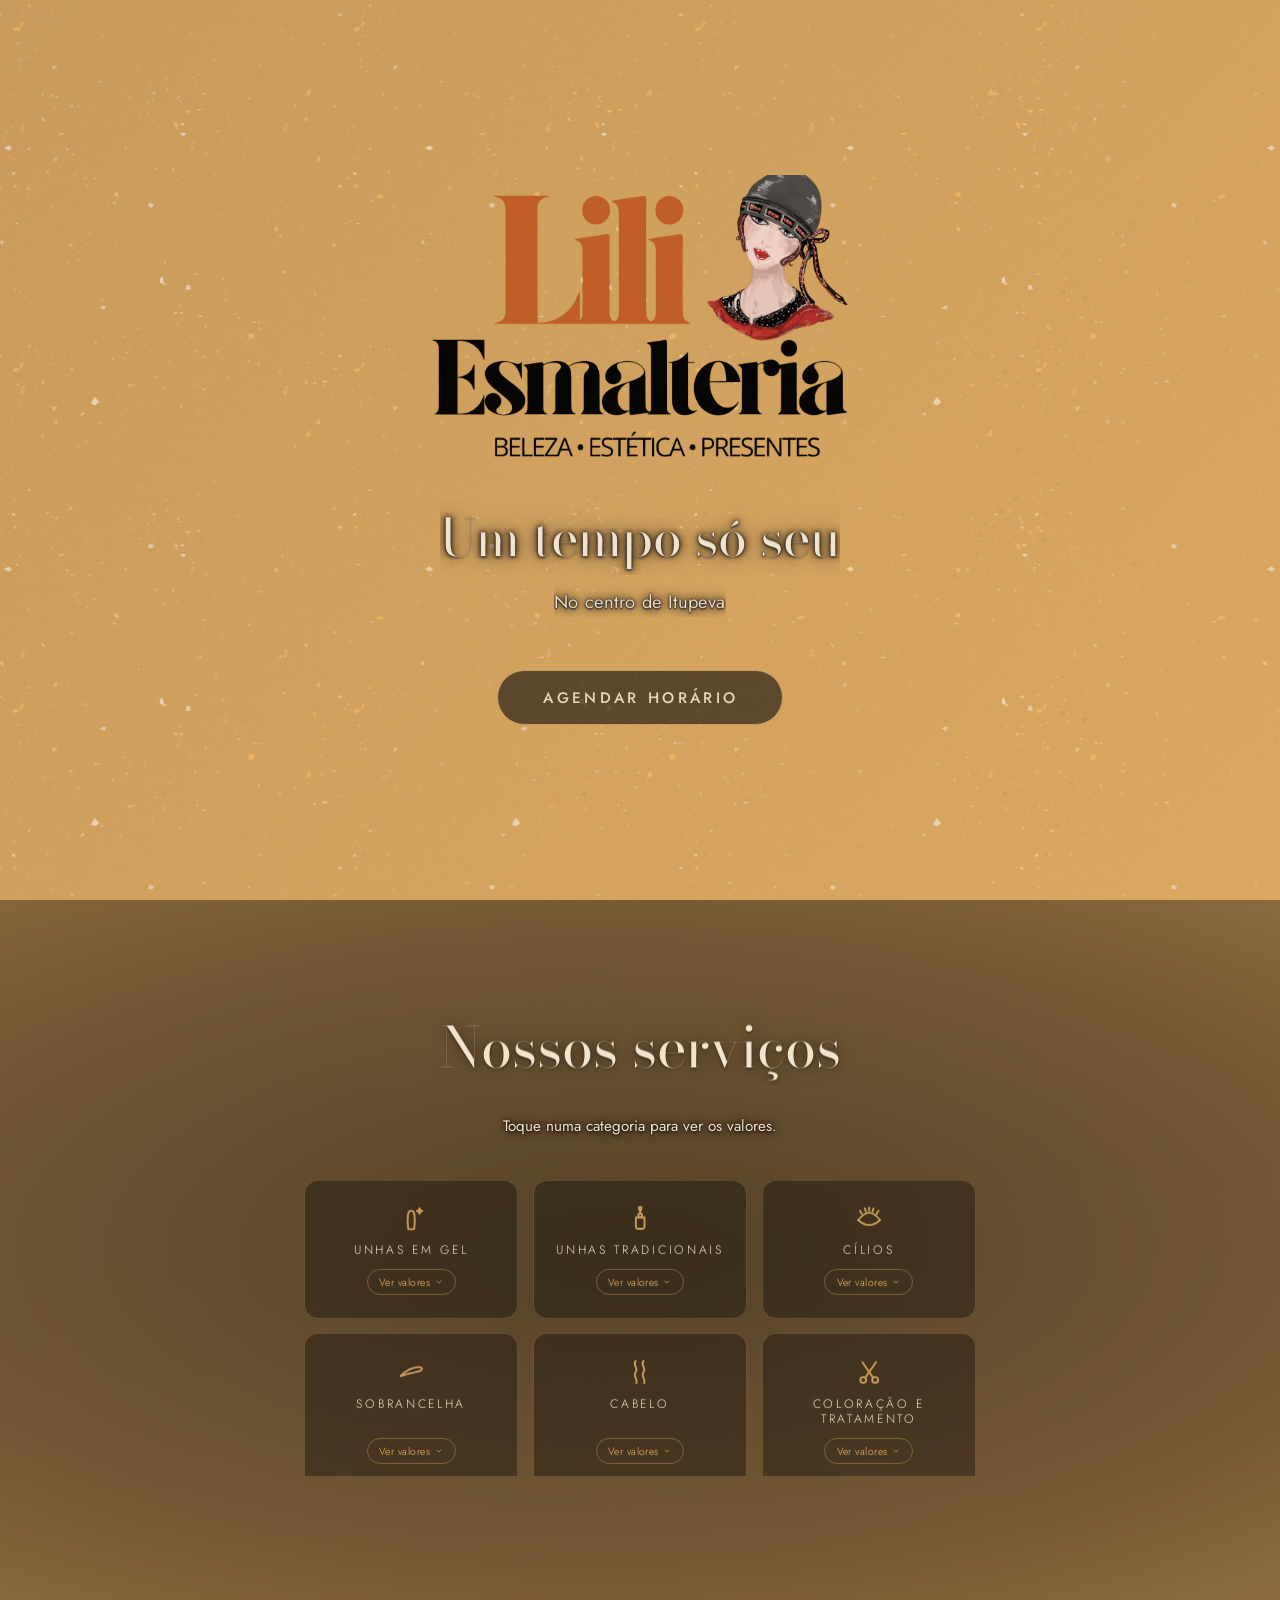
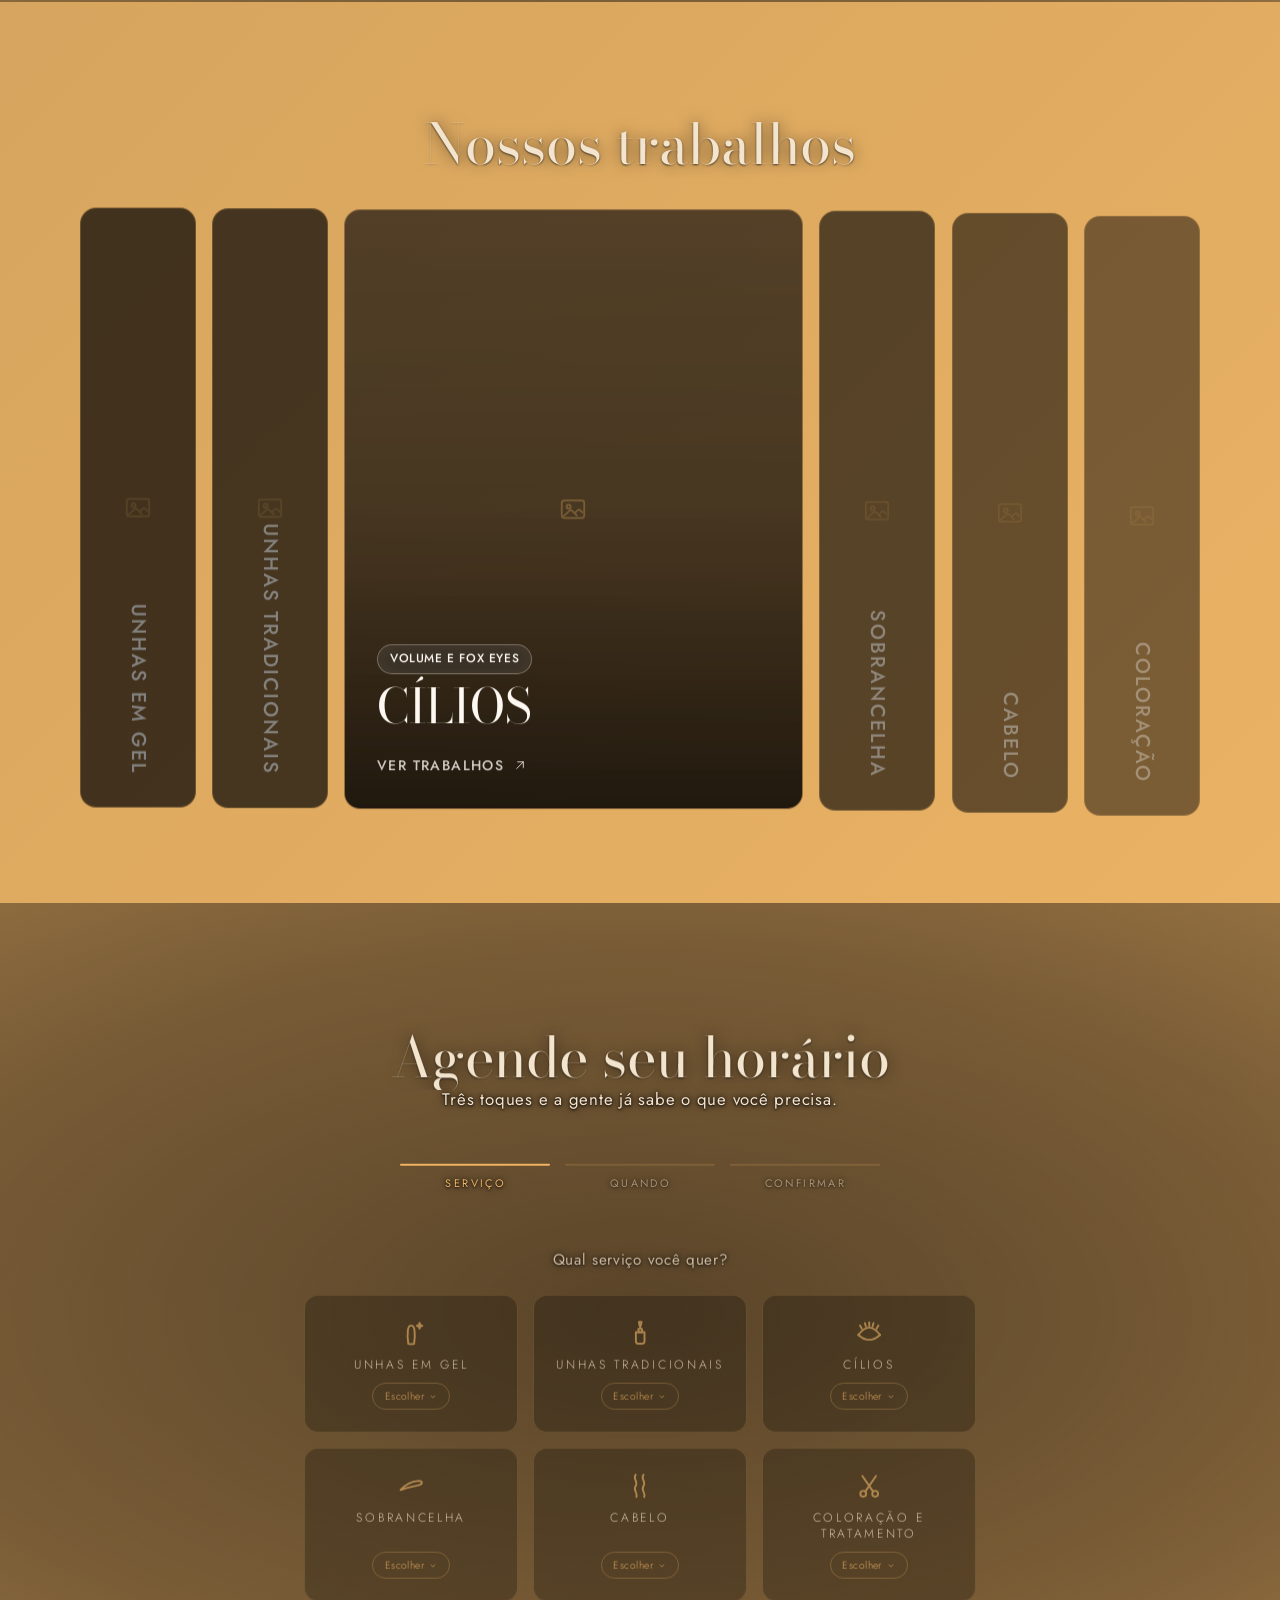
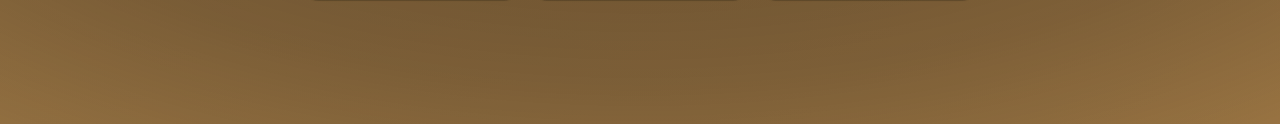
==== index.html @ f57287dc "Inverte o sentido do glitter e dá vida ao pó O deslocamento ia junto do conteúdo. Agora vai na contr" ====
<!DOCTYPE html>
<html lang="pt-BR">
<head>
  <meta charset="utf-8">
  <meta name="viewport" content="width=device-width, initial-scale=1">
  <title>Lili Esmalteria — Beleza e estética no centro de Itupeva</title>
  <meta name="description" content="Lili Esmalteria — beleza e estética no centro de Itupeva/SP. Um tempo só seu.">
  <meta name="theme-color" content="#16110E">

  <!-- Marca o documento antes da primeira pintura: só com JS ativo os
       blocos começam escondidos, então sem JS a página aparece inteira. -->
  <script>document.documentElement.classList.add("js");</script>

  <link rel="preconnect" href="https://fonts.googleapis.com">
  <link rel="preconnect" href="https://fonts.gstatic.com" crossorigin>
  <link rel="stylesheet" href="https://fonts.googleapis.com/css2?family=Bodoni+Moda:ital,opsz,wght@0,6..96,400..600;1,6..96,400..500&family=Jost:wght@300;400;500&display=swap">
  <!-- ?v= é cache-busting manual: incrementar a cada mudança no CSS, senão o
       navegador serve a folha antiga por horas depois do deploy -->
  <link rel="stylesheet" href="assets/css/style.css?v=29">

  <link rel="icon" href="data:image/svg+xml,<svg xmlns='http://www.w3.org/2000/svg' viewBox='0 0 32 32'><rect width='32' height='32' rx='6' fill='%2316110E'/><text x='16' y='24' font-family='Georgia,serif' font-style='italic' font-size='21' fill='%23FFC06A' text-anchor='middle'>L</text></svg>">
</head>
<body>

  <div class="glitter" aria-hidden="true"></div>

  <main class="abertura">
    <!-- Cada .mascara corta o que estiver fora dela; o .revela nasce
         deslocado para baixo e sobe até a posição final. -->
    <h1 class="marca">
      <span class="mascara">
        <img class="marca__logo revela" data-revela="1"
             src="assets/img/logo-lili.svg?v=1"
             alt="Lili Esmalteria"
             width="1111" height="752">
      </span>
    </h1>

    <p class="frase">
      <span class="mascara">
        <span class="revela" data-revela="2">Um tempo só seu</span>
      </span>
    </p>

    <p class="frase__apoio">
      <span class="mascara">
        <span class="revela" data-revela="3">No centro de Itupeva</span>
      </span>
    </p>

    <a class="botao" href="#agendar">Agendar horário</a>
  </main>

  <section class="servicos" id="servicos" aria-labelledby="servicos-titulo">
    <h2 class="servicos__titulo" id="servicos-titulo">
      <span class="mascara"><span class="revela-adiada">Nossos serviços</span></span>
    </h2>
    <p class="servicos__instrucao">Toque numa categoria para ver os valores.</p>
    <div class="mascara">
      <div class="cartoes revela-adiada">
        <button class="cartao" type="button" id="cartao-gel" aria-expanded="false" aria-controls="painel-gel">
          <svg class="cartao__icone" viewBox="0 0 24 24" aria-hidden="true" focusable="false" fill="none" stroke="currentColor" stroke-width="1.5" stroke-linecap="round" stroke-linejoin="round"><path d="M9.7 20.6c-.5-3.6-.8-7.2-.3-10.8.3-2.3 1.2-3.6 2.6-3.6s2.3 1.3 2.6 3.6c.5 3.6.2 7.2-.3 10.8-1.5.4-3.1.4-4.6 0Z"/><path d="M18.6 4.2l.6 1.6 1.6.6-1.6.6-.6 1.6-.6-1.6-1.6-.6 1.6-.6.6-1.6Z"/></svg>
          <span class="cartao__nome">Unhas em Gel</span>
          <span class="cartao__acao"><span class="cartao__acao-texto">Ver valores</span><svg class="cartao__seta" viewBox="0 0 24 24" aria-hidden="true" focusable="false" fill="none" stroke="currentColor" stroke-width="1.5" stroke-linecap="round" stroke-linejoin="round"><path d="m7 10 5 5 5-5"/></svg></span>
        </button>
        <button class="cartao" type="button" id="cartao-tradicional" aria-expanded="false" aria-controls="painel-tradicional">
          <svg class="cartao__icone" viewBox="0 0 24 24" aria-hidden="true" focusable="false" fill="none" stroke="currentColor" stroke-width="1.5" stroke-linecap="round" stroke-linejoin="round"><path d="M8.6 11.4h6.8v7.1a2 2 0 0 1-2 2h-2.8a2 2 0 0 1-2-2v-7.1Z"/><path d="M10.6 8.8h2.8v2.6h-2.8V8.8Z"/><path d="M12 8.8V6.2"/><path d="M10.9 3.4h2.2l-.6 2.8h-1l-.6-2.8Z"/></svg>
          <span class="cartao__nome">Unhas Tradicionais</span>
          <span class="cartao__acao"><span class="cartao__acao-texto">Ver valores</span><svg class="cartao__seta" viewBox="0 0 24 24" aria-hidden="true" focusable="false" fill="none" stroke="currentColor" stroke-width="1.5" stroke-linecap="round" stroke-linejoin="round"><path d="m7 10 5 5 5-5"/></svg></span>
        </button>
        <button class="cartao" type="button" id="cartao-cilios" aria-expanded="false" aria-controls="painel-cilios">
          <svg class="cartao__icone" viewBox="0 0 24 24" aria-hidden="true" focusable="false" fill="none" stroke="currentColor" stroke-width="1.5" stroke-linecap="round" stroke-linejoin="round"><path d="M3.4 13.6c3-3.9 5.9-5.8 8.6-5.8s5.6 1.9 8.6 5.8"/><path d="M3.4 13.6c3 2.6 5.9 3.9 8.6 3.9s5.6-1.3 8.6-3.9"/><path d="M6.2 8.6 4.7 6.2"/><path d="M9.4 6.9 8.6 4.3"/><path d="M12 6.4V3.7"/><path d="M14.6 6.9l.8-2.6"/><path d="M17.8 8.6l1.5-2.4"/></svg>
          <span class="cartao__nome">Cílios</span>
          <span class="cartao__acao"><span class="cartao__acao-texto">Ver valores</span><svg class="cartao__seta" viewBox="0 0 24 24" aria-hidden="true" focusable="false" fill="none" stroke="currentColor" stroke-width="1.5" stroke-linecap="round" stroke-linejoin="round"><path d="m7 10 5 5 5-5"/></svg></span>
        </button>
        <button class="cartao" type="button" id="cartao-sobrancelha" aria-expanded="false" aria-controls="painel-sobrancelha">
          <svg class="cartao__icone" viewBox="0 0 24 24" aria-hidden="true" focusable="false" fill="none" stroke="currentColor" stroke-width="1.5" stroke-linecap="round" stroke-linejoin="round"><path d="M3.6 15.2c4.3-4.6 9.1-7 14.4-7.2 1.5 0 2.4.6 2.4 1.5 0 1-1 1.7-2.9 2.1-4.8 1-9.5 2.2-13.9 3.6Z"/></svg>
          <span class="cartao__nome">Sobrancelha</span>
          <span class="cartao__acao"><span class="cartao__acao-texto">Ver valores</span><svg class="cartao__seta" viewBox="0 0 24 24" aria-hidden="true" focusable="false" fill="none" stroke="currentColor" stroke-width="1.5" stroke-linecap="round" stroke-linejoin="round"><path d="m7 10 5 5 5-5"/></svg></span>
        </button>
        <button class="cartao" type="button" id="cartao-cabelo" aria-expanded="false" aria-controls="painel-cabelo">
          <svg class="cartao__icone" viewBox="0 0 24 24" aria-hidden="true" focusable="false" fill="none" stroke="currentColor" stroke-width="1.5" stroke-linecap="round" stroke-linejoin="round"><path d="M8.4 3.2c-2.6 3.4 2.4 5.2 0 8.8-2.4 3.6 2 5.2.6 8.8"/><path d="M14.6 3.2c-2.6 3.4 2.4 5.2 0 8.8-2.4 3.6 2 5.2.6 8.8"/></svg>
          <span class="cartao__nome">Cabelo</span>
          <span class="cartao__acao"><span class="cartao__acao-texto">Ver valores</span><svg class="cartao__seta" viewBox="0 0 24 24" aria-hidden="true" focusable="false" fill="none" stroke="currentColor" stroke-width="1.5" stroke-linecap="round" stroke-linejoin="round"><path d="m7 10 5 5 5-5"/></svg></span>
        </button>
        <button class="cartao" type="button" id="cartao-tesoura" aria-expanded="false" aria-controls="painel-tesoura">
          <svg class="cartao__icone" viewBox="0 0 24 24" aria-hidden="true" focusable="false" fill="none" stroke="currentColor" stroke-width="1.5" stroke-linecap="round" stroke-linejoin="round"><circle cx="7.3" cy="18.2" r="2.3"/><circle cx="16.7" cy="18.2" r="2.3"/><path d="M8.9 16.5 17.4 4.2"/><path d="M15.1 16.5 6.6 4.2"/></svg>
          <span class="cartao__nome">Coloração e Tratamento</span>
          <span class="cartao__acao"><span class="cartao__acao-texto">Ver valores</span><svg class="cartao__seta" viewBox="0 0 24 24" aria-hidden="true" focusable="false" fill="none" stroke="currentColor" stroke-width="1.5" stroke-linecap="round" stroke-linejoin="round"><path d="m7 10 5 5 5-5"/></svg></span>
        </button>
      </div>
    </div>
    <div class="servicos__paineis">
      <div class="painel" id="painel-gel" role="region" aria-labelledby="cartao-gel" hidden>
        <ul class="preco">
          <li class="preco__linha"><span class="preco__nome">Alongamento molde F1</span><span class="preco__filete" aria-hidden="true"></span><span class="preco__valor"><span class="preco__moeda">R$</span><span class="preco__numero">130</span></span></li>
          <li class="preco__linha"><span class="preco__nome">Blindagem + esmaltação em gel <span class="preco__nota">(mão)</span></span><span class="preco__filete" aria-hidden="true"></span><span class="preco__valor"><span class="preco__moeda">R$</span><span class="preco__numero">85</span></span></li>
          <li class="preco__linha"><span class="preco__nome">Blindagem + esmaltação em gel <span class="preco__nota">(pé)</span></span><span class="preco__filete" aria-hidden="true"></span><span class="preco__valor"><span class="preco__moeda">R$</span><span class="preco__numero">85</span></span></li>
          <li class="preco__linha"><span class="preco__nome">Pé + mão em gel</span><span class="preco__filete" aria-hidden="true"></span><span class="preco__valor"><span class="preco__moeda">R$</span><span class="preco__numero">155</span></span></li>
          <li class="preco__linha"><span class="preco__nome">Manutenção até 30 dias</span><span class="preco__filete" aria-hidden="true"></span><span class="preco__valor"><span class="preco__moeda">R$</span><span class="preco__numero">90</span></span></li>
          <li class="preco__linha"><span class="preco__nome">Manutenção após 30 dias</span><span class="preco__filete" aria-hidden="true"></span><span class="preco__valor"><span class="preco__moeda">R$</span><span class="preco__numero">100</span></span></li>
          <li class="preco__linha"><span class="preco__nome">Remoção</span><span class="preco__filete" aria-hidden="true"></span><span class="preco__valor"><span class="preco__moeda">R$</span><span class="preco__numero">50</span></span></li>
        </ul>
      </div>
      <div class="painel" id="painel-tradicional" role="region" aria-labelledby="cartao-tradicional" hidden>
        <ul class="preco">
          <li class="preco__linha"><span class="preco__nome">Mão</span><span class="preco__filete" aria-hidden="true"></span><span class="preco__valor"><span class="preco__moeda">R$</span><span class="preco__numero">45</span></span></li>
          <li class="preco__linha"><span class="preco__nome">Pé</span><span class="preco__filete" aria-hidden="true"></span><span class="preco__valor"><span class="preco__moeda">R$</span><span class="preco__numero">45</span></span></li>
          <li class="preco__linha"><span class="preco__nome">Mão + pé</span><span class="preco__filete" aria-hidden="true"></span><span class="preco__valor"><span class="preco__moeda">R$</span><span class="preco__numero">80</span></span></li>
          <li class="preco__linha"><span class="preco__nome">Remoção + tratamento</span><span class="preco__filete" aria-hidden="true"></span><span class="preco__valor"><span class="preco__moeda">R$</span><span class="preco__numero">80</span></span></li>
          <li class="preco__linha"><span class="preco__nome">Tratamento</span><span class="preco__filete" aria-hidden="true"></span><span class="preco__valor"><span class="preco__moeda">R$</span><span class="preco__numero">65</span></span></li>
        </ul>
      </div>
      <div class="painel" id="painel-cilios" role="region" aria-labelledby="cartao-cilios" hidden>
        <ul class="preco">
          <li class="preco__linha"><span class="preco__nome">Volume brasileiro</span><span class="preco__filete" aria-hidden="true"></span><span class="preco__valor"><span class="preco__moeda">R$</span><span class="preco__numero">150</span></span></li>
          <li class="preco__linha"><span class="preco__nome">Volume egípcio</span><span class="preco__filete" aria-hidden="true"></span><span class="preco__valor"><span class="preco__moeda">R$</span><span class="preco__numero">140</span></span></li>
          <li class="preco__linha"><span class="preco__nome">Volume híbrido</span><span class="preco__filete" aria-hidden="true"></span><span class="preco__valor"><span class="preco__moeda">R$</span><span class="preco__numero">150</span></span></li>
          <li class="preco__linha"><span class="preco__nome">Fox eyes</span><span class="preco__filete" aria-hidden="true"></span><span class="preco__valor"><span class="preco__moeda">R$</span><span class="preco__numero">150</span></span></li>
          <li class="preco__linha"><span class="preco__nome">Boneca</span><span class="preco__filete" aria-hidden="true"></span><span class="preco__valor"><span class="preco__moeda">R$</span><span class="preco__numero">140</span></span></li>
          <li class="preco__linha"><span class="preco__nome">Manutenção</span><span class="preco__filete" aria-hidden="true"></span><span class="preco__valor"><span class="preco__moeda">R$</span><span class="preco__numero">100</span></span></li>
        </ul>
      </div>
      <div class="painel" id="painel-sobrancelha" role="region" aria-labelledby="cartao-sobrancelha" hidden>
        <ul class="preco">
          <li class="preco__linha"><span class="preco__nome">Design simples</span><span class="preco__filete" aria-hidden="true"></span><span class="preco__valor"><span class="preco__moeda">R$</span><span class="preco__numero">45</span></span></li>
          <li class="preco__linha"><span class="preco__nome">Design com henna</span><span class="preco__filete" aria-hidden="true"></span><span class="preco__valor"><span class="preco__moeda">R$</span><span class="preco__numero">55</span></span></li>
        </ul>
      </div>
      <div class="painel" id="painel-cabelo" role="region" aria-labelledby="cartao-cabelo" hidden>
        <ul class="preco">
          <li class="preco__linha"><span class="preco__nome">Escova</span><span class="preco__filete" aria-hidden="true"></span><span class="preco__valor"><span class="preco__moeda">R$</span><span class="preco__numero">60</span></span></li>
          <li class="preco__linha"><span class="preco__nome">Escova + hidratação</span><span class="preco__filete" aria-hidden="true"></span><span class="preco__valor"><span class="preco__moeda">R$</span><span class="preco__numero">65</span></span></li>
          <li class="preco__linha"><span class="preco__nome">Escova + hidratação + acidificação</span><span class="preco__filete" aria-hidden="true"></span><span class="preco__valor"><span class="preco__moeda">R$</span><span class="preco__numero">80</span></span></li>
          <li class="preco__linha"><span class="preco__nome">Escova + hidratação + prancha</span><span class="preco__filete" aria-hidden="true"></span><span class="preco__valor"><span class="preco__moeda">R$</span><span class="preco__numero">80</span></span></li>
          <li class="preco__linha"><span class="preco__nome">Definição de cachos</span><span class="preco__filete" aria-hidden="true"></span><span class="preco__valor"><span class="preco__moeda">R$</span><span class="preco__numero">60</span></span></li>
        </ul>
      </div>
      <div class="painel" id="painel-tesoura" role="region" aria-labelledby="cartao-tesoura" hidden>
        <ul class="preco">
          <li class="preco__linha"><span class="preco__nome">Retoque de raiz</span><span class="preco__filete" aria-hidden="true"></span><span class="preco__valor"><span class="preco__moeda">R$</span><span class="preco__numero">60</span></span></li>
          <li class="preco__linha"><span class="preco__nome">Coloração profissional</span><span class="preco__filete" aria-hidden="true"></span><span class="preco__valor"><span class="preco__moeda">R$</span><span class="preco__numero">80</span></span></li>
          <li class="preco__linha"><span class="preco__nome">Botox</span><span class="preco__filete" aria-hidden="true"></span><span class="preco__valor"><span class="preco__moeda">R$</span><span class="preco__numero">130</span></span></li>
          <li class="preco__linha"><span class="preco__nome">Corte</span><span class="preco__filete" aria-hidden="true"></span><span class="preco__valor"><span class="preco__moeda">R$</span><span class="preco__numero">60</span></span></li>
        </ul>
      </div>
    </div>
  </section>

  <section class="galeria" id="galeria" aria-labelledby="galeria-titulo">
    <h2 class="galeria__titulo" id="galeria-titulo">
      <span class="mascara"><span class="revela-adiada">Nossos trabalhos</span></span>
    </h2>
    <div class="galeria__trilho">
      <article class="painel-foto entra-adiada" data-painel="01" tabindex="0" role="button" aria-pressed="false" aria-label="Unhas em Gel">
        <div class="painel-foto__midia">
          <!-- FOTO: inserir o src aqui, ex.: src="assets/img/galeria-01.jpg". Enquanto não houver, o espaço reservado abaixo aparece. -->
          <img class="painel-foto__img" alt="Alongamento em gel feito na Lili Esmalteria" loading="lazy" decoding="async" width="1200" height="1600">
          <div class="painel-foto__vazio" aria-hidden="true"><svg class="galeria__moldura" viewBox="0 0 24 24" aria-hidden="true" focusable="false" fill="none" stroke="currentColor" stroke-width="1.5" stroke-linecap="round" stroke-linejoin="round"><rect x="3" y="5" width="18" height="14" rx="2"/><circle cx="8.5" cy="10" r="1.6"/><path d="m4.5 17.5 4.7-4.2a1.6 1.6 0 0 1 2.2.05L15 17"/><path d="m13.8 14.6 1.9-1.7a1.6 1.6 0 0 1 2.2.05l1.6 1.6"/></svg></div>
          <div class="painel-foto__veu" aria-hidden="true"></div>
        </div>
        <div class="painel-foto__corpo">
          <div class="painel-foto__texto">
            <span class="painel-foto__pilula">Alongamento e blindagem</span>
            <h3 class="painel-foto__nome">Unhas em Gel</h3>
            <span class="painel-foto__chamada">Ver trabalhos <svg class="galeria__seta" viewBox="0 0 24 24" aria-hidden="true" focusable="false" fill="none" stroke="currentColor" stroke-width="1.5" stroke-linecap="round" stroke-linejoin="round"><path d="M7 17 17 7"/><path d="M8.5 7H17v8.5"/></svg></span>
          </div>
          <div class="painel-foto__rotulo" aria-hidden="true">
            <span class="painel-foto__vertical">Unhas em Gel</span>
            <span class="painel-foto__numero">01</span>
          </div>
        </div>
      </article>
      <article class="painel-foto entra-adiada" data-painel="02" tabindex="0" role="button" aria-pressed="false" aria-label="Unhas Tradicionais">
        <div class="painel-foto__midia">
          <!-- FOTO: inserir o src aqui, ex.: src="assets/img/galeria-02.jpg". Enquanto não houver, o espaço reservado abaixo aparece. -->
          <img class="painel-foto__img" alt="Esmaltação tradicional feita na Lili Esmalteria" loading="lazy" decoding="async" width="1200" height="1600">
          <div class="painel-foto__vazio" aria-hidden="true"><svg class="galeria__moldura" viewBox="0 0 24 24" aria-hidden="true" focusable="false" fill="none" stroke="currentColor" stroke-width="1.5" stroke-linecap="round" stroke-linejoin="round"><rect x="3" y="5" width="18" height="14" rx="2"/><circle cx="8.5" cy="10" r="1.6"/><path d="m4.5 17.5 4.7-4.2a1.6 1.6 0 0 1 2.2.05L15 17"/><path d="m13.8 14.6 1.9-1.7a1.6 1.6 0 0 1 2.2.05l1.6 1.6"/></svg></div>
          <div class="painel-foto__veu" aria-hidden="true"></div>
        </div>
        <div class="painel-foto__corpo">
          <div class="painel-foto__texto">
            <span class="painel-foto__pilula">Mão e pé</span>
            <h3 class="painel-foto__nome">Unhas Tradicionais</h3>
            <span class="painel-foto__chamada">Ver trabalhos <svg class="galeria__seta" viewBox="0 0 24 24" aria-hidden="true" focusable="false" fill="none" stroke="currentColor" stroke-width="1.5" stroke-linecap="round" stroke-linejoin="round"><path d="M7 17 17 7"/><path d="M8.5 7H17v8.5"/></svg></span>
          </div>
          <div class="painel-foto__rotulo" aria-hidden="true">
            <span class="painel-foto__vertical">Unhas Tradicionais</span>
            <span class="painel-foto__numero">02</span>
          </div>
        </div>
      </article>
      <article class="painel-foto entra-adiada" data-painel="03" tabindex="0" role="button" aria-pressed="true" aria-label="Cílios">
        <div class="painel-foto__midia">
          <!-- FOTO: inserir o src aqui, ex.: src="assets/img/galeria-03.jpg". Enquanto não houver, o espaço reservado abaixo aparece. -->
          <img class="painel-foto__img" alt="Extensão de cílios feita na Lili Esmalteria" loading="lazy" decoding="async" width="1200" height="1600">
          <div class="painel-foto__vazio" aria-hidden="true"><svg class="galeria__moldura" viewBox="0 0 24 24" aria-hidden="true" focusable="false" fill="none" stroke="currentColor" stroke-width="1.5" stroke-linecap="round" stroke-linejoin="round"><rect x="3" y="5" width="18" height="14" rx="2"/><circle cx="8.5" cy="10" r="1.6"/><path d="m4.5 17.5 4.7-4.2a1.6 1.6 0 0 1 2.2.05L15 17"/><path d="m13.8 14.6 1.9-1.7a1.6 1.6 0 0 1 2.2.05l1.6 1.6"/></svg></div>
          <div class="painel-foto__veu" aria-hidden="true"></div>
        </div>
        <div class="painel-foto__corpo">
          <div class="painel-foto__texto">
            <span class="painel-foto__pilula">Volume e fox eyes</span>
            <h3 class="painel-foto__nome">Cílios</h3>
            <span class="painel-foto__chamada">Ver trabalhos <svg class="galeria__seta" viewBox="0 0 24 24" aria-hidden="true" focusable="false" fill="none" stroke="currentColor" stroke-width="1.5" stroke-linecap="round" stroke-linejoin="round"><path d="M7 17 17 7"/><path d="M8.5 7H17v8.5"/></svg></span>
          </div>
          <div class="painel-foto__rotulo" aria-hidden="true">
            <span class="painel-foto__vertical">Cílios</span>
            <span class="painel-foto__numero">03</span>
          </div>
        </div>
      </article>
      <article class="painel-foto entra-adiada" data-painel="04" tabindex="0" role="button" aria-pressed="false" aria-label="Sobrancelha">
        <div class="painel-foto__midia">
          <!-- FOTO: inserir o src aqui, ex.: src="assets/img/galeria-04.jpg". Enquanto não houver, o espaço reservado abaixo aparece. -->
          <img class="painel-foto__img" alt="Design de sobrancelha feito na Lili Esmalteria" loading="lazy" decoding="async" width="1200" height="1600">
          <div class="painel-foto__vazio" aria-hidden="true"><svg class="galeria__moldura" viewBox="0 0 24 24" aria-hidden="true" focusable="false" fill="none" stroke="currentColor" stroke-width="1.5" stroke-linecap="round" stroke-linejoin="round"><rect x="3" y="5" width="18" height="14" rx="2"/><circle cx="8.5" cy="10" r="1.6"/><path d="m4.5 17.5 4.7-4.2a1.6 1.6 0 0 1 2.2.05L15 17"/><path d="m13.8 14.6 1.9-1.7a1.6 1.6 0 0 1 2.2.05l1.6 1.6"/></svg></div>
          <div class="painel-foto__veu" aria-hidden="true"></div>
        </div>
        <div class="painel-foto__corpo">
          <div class="painel-foto__texto">
            <span class="painel-foto__pilula">Design e henna</span>
            <h3 class="painel-foto__nome">Sobrancelha</h3>
            <span class="painel-foto__chamada">Ver trabalhos <svg class="galeria__seta" viewBox="0 0 24 24" aria-hidden="true" focusable="false" fill="none" stroke="currentColor" stroke-width="1.5" stroke-linecap="round" stroke-linejoin="round"><path d="M7 17 17 7"/><path d="M8.5 7H17v8.5"/></svg></span>
          </div>
          <div class="painel-foto__rotulo" aria-hidden="true">
            <span class="painel-foto__vertical">Sobrancelha</span>
            <span class="painel-foto__numero">04</span>
          </div>
        </div>
      </article>
      <article class="painel-foto entra-adiada" data-painel="05" tabindex="0" role="button" aria-pressed="false" aria-label="Cabelo">
        <div class="painel-foto__midia">
          <!-- FOTO: inserir o src aqui, ex.: src="assets/img/galeria-05.jpg". Enquanto não houver, o espaço reservado abaixo aparece. -->
          <img class="painel-foto__img" alt="Escova e definição de cachos feitas na Lili Esmalteria" loading="lazy" decoding="async" width="1200" height="1600">
          <div class="painel-foto__vazio" aria-hidden="true"><svg class="galeria__moldura" viewBox="0 0 24 24" aria-hidden="true" focusable="false" fill="none" stroke="currentColor" stroke-width="1.5" stroke-linecap="round" stroke-linejoin="round"><rect x="3" y="5" width="18" height="14" rx="2"/><circle cx="8.5" cy="10" r="1.6"/><path d="m4.5 17.5 4.7-4.2a1.6 1.6 0 0 1 2.2.05L15 17"/><path d="m13.8 14.6 1.9-1.7a1.6 1.6 0 0 1 2.2.05l1.6 1.6"/></svg></div>
          <div class="painel-foto__veu" aria-hidden="true"></div>
        </div>
        <div class="painel-foto__corpo">
          <div class="painel-foto__texto">
            <span class="painel-foto__pilula">Escova e cachos</span>
            <h3 class="painel-foto__nome">Cabelo</h3>
            <span class="painel-foto__chamada">Ver trabalhos <svg class="galeria__seta" viewBox="0 0 24 24" aria-hidden="true" focusable="false" fill="none" stroke="currentColor" stroke-width="1.5" stroke-linecap="round" stroke-linejoin="round"><path d="M7 17 17 7"/><path d="M8.5 7H17v8.5"/></svg></span>
          </div>
          <div class="painel-foto__rotulo" aria-hidden="true">
            <span class="painel-foto__vertical">Cabelo</span>
            <span class="painel-foto__numero">05</span>
          </div>
        </div>
      </article>
      <article class="painel-foto entra-adiada" data-painel="06" tabindex="0" role="button" aria-pressed="false" aria-label="Coloração">
        <div class="painel-foto__midia">
          <!-- FOTO: inserir o src aqui, ex.: src="assets/img/galeria-06.jpg". Enquanto não houver, o espaço reservado abaixo aparece. -->
          <img class="painel-foto__img" alt="Coloração e tratamento capilar feitos na Lili Esmalteria" loading="lazy" decoding="async" width="1200" height="1600">
          <div class="painel-foto__vazio" aria-hidden="true"><svg class="galeria__moldura" viewBox="0 0 24 24" aria-hidden="true" focusable="false" fill="none" stroke="currentColor" stroke-width="1.5" stroke-linecap="round" stroke-linejoin="round"><rect x="3" y="5" width="18" height="14" rx="2"/><circle cx="8.5" cy="10" r="1.6"/><path d="m4.5 17.5 4.7-4.2a1.6 1.6 0 0 1 2.2.05L15 17"/><path d="m13.8 14.6 1.9-1.7a1.6 1.6 0 0 1 2.2.05l1.6 1.6"/></svg></div>
          <div class="painel-foto__veu" aria-hidden="true"></div>
        </div>
        <div class="painel-foto__corpo">
          <div class="painel-foto__texto">
            <span class="painel-foto__pilula">Cor e tratamento</span>
            <h3 class="painel-foto__nome">Coloração</h3>
            <span class="painel-foto__chamada">Ver trabalhos <svg class="galeria__seta" viewBox="0 0 24 24" aria-hidden="true" focusable="false" fill="none" stroke="currentColor" stroke-width="1.5" stroke-linecap="round" stroke-linejoin="round"><path d="M7 17 17 7"/><path d="M8.5 7H17v8.5"/></svg></span>
          </div>
          <div class="painel-foto__rotulo" aria-hidden="true">
            <span class="painel-foto__vertical">Coloração</span>
            <span class="painel-foto__numero">06</span>
          </div>
        </div>
      </article>
    </div>
  </section>

  <section class="agendamento" id="agendar" aria-labelledby="agendamento-titulo">
    <h2 class="agendamento__titulo" id="agendamento-titulo">
      <span class="mascara"><span class="revela-adiada">Agende seu horário</span></span>
    </h2>
    <p class="agendamento__apoio">Três toques e a gente já sabe o que você precisa.</p>
    <ol class="progresso entra-adiada">
      <li class="progresso__marca" data-estado="atual" aria-current="step">
        <span class="progresso__traco" aria-hidden="true"></span>
        <span class="progresso__rotulo">Serviço</span>
      </li>
      <li class="progresso__marca" data-estado="futura">
        <span class="progresso__traco" aria-hidden="true"></span>
        <span class="progresso__rotulo">Quando</span>
      </li>
      <li class="progresso__marca" data-estado="futura">
        <span class="progresso__traco" aria-hidden="true"></span>
        <span class="progresso__rotulo">Confirmar</span>
      </li>
    </ol>
    <div class="passos entra-adiada">
      <div class="passo" data-passo="1">
        <button class="passo__resumo" type="button" hidden>
          <span class="passo__filete" aria-hidden="true"></span>
          <span class="passo__resumo-texto"></span>
          <span class="passo__trocar">Trocar</span>
        </button>
        <div class="passo__corpo">
          <p class="passo__pergunta" id="pergunta-servico">Qual serviço você quer?</p>
          <div class="cartoes">
            <button class="cartao" type="button" id="agenda-cat-gel" aria-expanded="false" aria-controls="agenda-lista-gel">
              <svg class="cartao__icone" viewBox="0 0 24 24" aria-hidden="true" focusable="false" fill="none" stroke="currentColor" stroke-width="1.5" stroke-linecap="round" stroke-linejoin="round"><path d="M9.7 20.6c-.5-3.6-.8-7.2-.3-10.8.3-2.3 1.2-3.6 2.6-3.6s2.3 1.3 2.6 3.6c.5 3.6.2 7.2-.3 10.8-1.5.4-3.1.4-4.6 0Z"/><path d="M18.6 4.2l.6 1.6 1.6.6-1.6.6-.6 1.6-.6-1.6-1.6-.6 1.6-.6.6-1.6Z"/></svg>
              <span class="cartao__nome">Unhas em Gel</span>
              <span class="cartao__acao"><span class="cartao__acao-texto">Escolher</span><svg class="cartao__seta" viewBox="0 0 24 24" aria-hidden="true" focusable="false" fill="none" stroke="currentColor" stroke-width="1.5" stroke-linecap="round" stroke-linejoin="round"><path d="m7 10 5 5 5-5"/></svg></span>
            </button>
            <button class="cartao" type="button" id="agenda-cat-tradicional" aria-expanded="false" aria-controls="agenda-lista-tradicional">
              <svg class="cartao__icone" viewBox="0 0 24 24" aria-hidden="true" focusable="false" fill="none" stroke="currentColor" stroke-width="1.5" stroke-linecap="round" stroke-linejoin="round"><path d="M8.6 11.4h6.8v7.1a2 2 0 0 1-2 2h-2.8a2 2 0 0 1-2-2v-7.1Z"/><path d="M10.6 8.8h2.8v2.6h-2.8V8.8Z"/><path d="M12 8.8V6.2"/><path d="M10.9 3.4h2.2l-.6 2.8h-1l-.6-2.8Z"/></svg>
              <span class="cartao__nome">Unhas Tradicionais</span>
              <span class="cartao__acao"><span class="cartao__acao-texto">Escolher</span><svg class="cartao__seta" viewBox="0 0 24 24" aria-hidden="true" focusable="false" fill="none" stroke="currentColor" stroke-width="1.5" stroke-linecap="round" stroke-linejoin="round"><path d="m7 10 5 5 5-5"/></svg></span>
            </button>
            <button class="cartao" type="button" id="agenda-cat-cilios" aria-expanded="false" aria-controls="agenda-lista-cilios">
              <svg class="cartao__icone" viewBox="0 0 24 24" aria-hidden="true" focusable="false" fill="none" stroke="currentColor" stroke-width="1.5" stroke-linecap="round" stroke-linejoin="round"><path d="M3.4 13.6c3-3.9 5.9-5.8 8.6-5.8s5.6 1.9 8.6 5.8"/><path d="M3.4 13.6c3 2.6 5.9 3.9 8.6 3.9s5.6-1.3 8.6-3.9"/><path d="M6.2 8.6 4.7 6.2"/><path d="M9.4 6.9 8.6 4.3"/><path d="M12 6.4V3.7"/><path d="M14.6 6.9l.8-2.6"/><path d="M17.8 8.6l1.5-2.4"/></svg>
              <span class="cartao__nome">Cílios</span>
              <span class="cartao__acao"><span class="cartao__acao-texto">Escolher</span><svg class="cartao__seta" viewBox="0 0 24 24" aria-hidden="true" focusable="false" fill="none" stroke="currentColor" stroke-width="1.5" stroke-linecap="round" stroke-linejoin="round"><path d="m7 10 5 5 5-5"/></svg></span>
            </button>
            <button class="cartao" type="button" id="agenda-cat-sobrancelha" aria-expanded="false" aria-controls="agenda-lista-sobrancelha">
              <svg class="cartao__icone" viewBox="0 0 24 24" aria-hidden="true" focusable="false" fill="none" stroke="currentColor" stroke-width="1.5" stroke-linecap="round" stroke-linejoin="round"><path d="M3.6 15.2c4.3-4.6 9.1-7 14.4-7.2 1.5 0 2.4.6 2.4 1.5 0 1-1 1.7-2.9 2.1-4.8 1-9.5 2.2-13.9 3.6Z"/></svg>
              <span class="cartao__nome">Sobrancelha</span>
              <span class="cartao__acao"><span class="cartao__acao-texto">Escolher</span><svg class="cartao__seta" viewBox="0 0 24 24" aria-hidden="true" focusable="false" fill="none" stroke="currentColor" stroke-width="1.5" stroke-linecap="round" stroke-linejoin="round"><path d="m7 10 5 5 5-5"/></svg></span>
            </button>
            <button class="cartao" type="button" id="agenda-cat-cabelo" aria-expanded="false" aria-controls="agenda-lista-cabelo">
              <svg class="cartao__icone" viewBox="0 0 24 24" aria-hidden="true" focusable="false" fill="none" stroke="currentColor" stroke-width="1.5" stroke-linecap="round" stroke-linejoin="round"><path d="M8.4 3.2c-2.6 3.4 2.4 5.2 0 8.8-2.4 3.6 2 5.2.6 8.8"/><path d="M14.6 3.2c-2.6 3.4 2.4 5.2 0 8.8-2.4 3.6 2 5.2.6 8.8"/></svg>
              <span class="cartao__nome">Cabelo</span>
              <span class="cartao__acao"><span class="cartao__acao-texto">Escolher</span><svg class="cartao__seta" viewBox="0 0 24 24" aria-hidden="true" focusable="false" fill="none" stroke="currentColor" stroke-width="1.5" stroke-linecap="round" stroke-linejoin="round"><path d="m7 10 5 5 5-5"/></svg></span>
            </button>
            <button class="cartao" type="button" id="agenda-cat-tesoura" aria-expanded="false" aria-controls="agenda-lista-tesoura">
              <svg class="cartao__icone" viewBox="0 0 24 24" aria-hidden="true" focusable="false" fill="none" stroke="currentColor" stroke-width="1.5" stroke-linecap="round" stroke-linejoin="round"><circle cx="7.3" cy="18.2" r="2.3"/><circle cx="16.7" cy="18.2" r="2.3"/><path d="M8.9 16.5 17.4 4.2"/><path d="M15.1 16.5 6.6 4.2"/></svg>
              <span class="cartao__nome">Coloração e Tratamento</span>
              <span class="cartao__acao"><span class="cartao__acao-texto">Escolher</span><svg class="cartao__seta" viewBox="0 0 24 24" aria-hidden="true" focusable="false" fill="none" stroke="currentColor" stroke-width="1.5" stroke-linecap="round" stroke-linejoin="round"><path d="m7 10 5 5 5-5"/></svg></span>
            </button>
          </div>
          <div class="listas">
            <div class="lista" id="agenda-lista-gel" role="region" aria-labelledby="agenda-cat-gel" hidden>
              <div class="pilulas">
                <button class="pilula" type="button" aria-pressed="false" data-servico="Alongamento molde F1">Alongamento molde F1</button>
                <button class="pilula" type="button" aria-pressed="false" data-servico="Blindagem + esmaltação em gel (mão)">Blindagem + esmaltação em gel (mão)</button>
                <button class="pilula" type="button" aria-pressed="false" data-servico="Blindagem + esmaltação em gel (pé)">Blindagem + esmaltação em gel (pé)</button>
                <button class="pilula" type="button" aria-pressed="false" data-servico="Pé + mão em gel">Pé + mão em gel</button>
                <button class="pilula" type="button" aria-pressed="false" data-servico="Manutenção até 30 dias">Manutenção até 30 dias</button>
                <button class="pilula" type="button" aria-pressed="false" data-servico="Manutenção após 30 dias">Manutenção após 30 dias</button>
                <button class="pilula" type="button" aria-pressed="false" data-servico="Remoção">Remoção</button>
              </div>
            </div>
            <div class="lista" id="agenda-lista-tradicional" role="region" aria-labelledby="agenda-cat-tradicional" hidden>
              <div class="pilulas">
                <button class="pilula" type="button" aria-pressed="false" data-servico="Mão">Mão</button>
                <button class="pilula" type="button" aria-pressed="false" data-servico="Pé">Pé</button>
                <button class="pilula" type="button" aria-pressed="false" data-servico="Mão + pé">Mão + pé</button>
                <button class="pilula" type="button" aria-pressed="false" data-servico="Remoção + tratamento">Remoção + tratamento</button>
                <button class="pilula" type="button" aria-pressed="false" data-servico="Tratamento">Tratamento</button>
              </div>
            </div>
            <div class="lista" id="agenda-lista-cilios" role="region" aria-labelledby="agenda-cat-cilios" hidden>
              <div class="pilulas">
                <button class="pilula" type="button" aria-pressed="false" data-servico="Volume brasileiro">Volume brasileiro</button>
                <button class="pilula" type="button" aria-pressed="false" data-servico="Volume egípcio">Volume egípcio</button>
                <button class="pilula" type="button" aria-pressed="false" data-servico="Volume híbrido">Volume híbrido</button>
                <button class="pilula" type="button" aria-pressed="false" data-servico="Fox eyes">Fox eyes</button>
                <button class="pilula" type="button" aria-pressed="false" data-servico="Boneca">Boneca</button>
                <button class="pilula" type="button" aria-pressed="false" data-servico="Manutenção">Manutenção</button>
              </div>
            </div>
            <div class="lista" id="agenda-lista-sobrancelha" role="region" aria-labelledby="agenda-cat-sobrancelha" hidden>
              <div class="pilulas">
                <button class="pilula" type="button" aria-pressed="false" data-servico="Design simples">Design simples</button>
                <button class="pilula" type="button" aria-pressed="false" data-servico="Design com henna">Design com henna</button>
              </div>
            </div>
            <div class="lista" id="agenda-lista-cabelo" role="region" aria-labelledby="agenda-cat-cabelo" hidden>
              <div class="pilulas">
                <button class="pilula" type="button" aria-pressed="false" data-servico="Escova">Escova</button>
                <button class="pilula" type="button" aria-pressed="false" data-servico="Escova + hidratação">Escova + hidratação</button>
                <button class="pilula" type="button" aria-pressed="false" data-servico="Escova + hidratação + acidificação">Escova + hidratação + acidificação</button>
                <button class="pilula" type="button" aria-pressed="false" data-servico="Escova + hidratação + prancha">Escova + hidratação + prancha</button>
                <button class="pilula" type="button" aria-pressed="false" data-servico="Definição de cachos">Definição de cachos</button>
              </div>
            </div>
            <div class="lista" id="agenda-lista-tesoura" role="region" aria-labelledby="agenda-cat-tesoura" hidden>
              <div class="pilulas">
                <button class="pilula" type="button" aria-pressed="false" data-servico="Retoque de raiz">Retoque de raiz</button>
                <button class="pilula" type="button" aria-pressed="false" data-servico="Coloração profissional">Coloração profissional</button>
                <button class="pilula" type="button" aria-pressed="false" data-servico="Botox">Botox</button>
                <button class="pilula" type="button" aria-pressed="false" data-servico="Corte">Corte</button>
              </div>
            </div>
          </div>
        </div>
      </div>
      <div class="passo" data-passo="2" hidden>
        <button class="passo__resumo" type="button" hidden>
          <span class="passo__filete" aria-hidden="true"></span>
          <span class="passo__resumo-texto"></span>
          <span class="passo__trocar">Trocar</span>
        </button>
        <div class="passo__corpo">
          <p class="passo__pergunta">Que dia fica melhor?</p>
          <div class="pilulas pilulas--dias">
            <button class="pilula" type="button" aria-pressed="false" data-dia="Segunda" data-longo="segunda-feira">Segunda</button>
            <button class="pilula" type="button" aria-pressed="false" data-dia="Terça" data-longo="terça-feira">Terça</button>
            <button class="pilula" type="button" aria-pressed="false" data-dia="Quarta" data-longo="quarta-feira">Quarta</button>
            <button class="pilula" type="button" aria-pressed="false" data-dia="Quinta" data-longo="quinta-feira">Quinta</button>
            <button class="pilula" type="button" aria-pressed="false" data-dia="Sexta" data-longo="sexta-feira">Sexta</button>
            <button class="pilula" type="button" aria-pressed="false" data-dia="Sábado" data-longo="sábado">Sábado</button>
          </div>
          <p class="passo__pergunta passo__pergunta--segunda">Em que período?</p>
          <div class="pilulas pilulas--periodos">
            <button class="pilula pilula--periodo" type="button" aria-pressed="false" data-periodo="Manhã" data-longo="manhã">
              <span class="pilula__nome">Manhã</span>
              <span class="pilula__hora">das 8h às 12h</span>
            </button>
            <button class="pilula pilula--periodo" type="button" aria-pressed="false" data-periodo="Tarde" data-longo="tarde">
              <span class="pilula__nome">Tarde</span>
              <span class="pilula__hora">das 12h às 17h</span>
            </button>
            <button class="pilula pilula--periodo" type="button" aria-pressed="false" data-periodo="Noite" data-longo="noite">
              <span class="pilula__nome">Noite</span>
              <span class="pilula__hora">das 17h às 20h</span>
            </button>
          </div>
          <p class="agendamento__expediente">Atendemos das 8h às 20h.</p>
        </div>
      </div>
      <div class="passo" data-passo="3" hidden>
        <div class="passo__corpo">
          <p class="confirma__resumo">
            <span class="confirma__item" data-campo="servico"></span>
            <span class="confirma__losango" aria-hidden="true"></span>
            <span class="confirma__item" data-campo="dia"></span>
            <span class="confirma__losango" aria-hidden="true"></span>
            <span class="confirma__item" data-campo="periodo"></span>
          </p>
          <a class="botao whats" href="#">
            <svg class="whats__icone" viewBox="0 0 24 24" aria-hidden="true" focusable="false" fill="none" stroke="currentColor" stroke-width="1.5" stroke-linecap="round" stroke-linejoin="round"><path d="M20.6 11.7a8.4 8.4 0 0 1-12.4 7.4l-4.5 1.4 1.4-4.4A8.4 8.4 0 1 1 20.6 11.7Z"/><path d="M9.5 9.1c.3-.6.9-.7 1.3-.4.4.3.7.8.9 1.3.1.4 0 .8-.3 1l-.4.3c.5 1 1.3 1.8 2.3 2.3l.3-.4c.2-.3.6-.4 1-.3.5.2 1 .5 1.3.9.3.4.2 1-.4 1.3-.6.4-1.4.4-2.1.1a7.5 7.5 0 0 1-3.9-3.9c-.3-.7-.3-1.5.1-2.2Z"/></svg>
            <span>Chamar no WhatsApp</span>
          </a>
          <p class="confirma__nota">Você fala direto com a gente. Sem cadastro.</p>
        </div>
      </div>
    </div>
  </section>

  <script src="assets/js/gsap.min.js" defer></script>
  <script src="assets/js/ScrollTrigger.min.js" defer></script>
  <script src="assets/js/abertura.js?v=4" defer></script>
  <script src="assets/js/servicos.js?v=6" defer></script>
  <script src="assets/js/glitter.js?v=7" defer></script>
  <script src="assets/js/galeria.js?v=2" defer></script>
  <script src="assets/js/agendamento.js?v=2" defer></script>
  <script src="assets/js/fluidez.js?v=1" defer></script>
</body>
</html>
---- assets/css/style.css ----
/* =========================================================
   Lili Esmalteria — Itupeva/SP
   Etapa atual: fundo animado + abertura (primeira dobra).
   HTML/CSS puros. Sem dependências além das fontes.
   ========================================================= */

/* ---------- Variáveis: paleta, tipografia, ritmo ---------- */
:root {
  /* Paleta da logo */
  --cor-pessego:   #FFC06A;
  --cor-ferrugem:  #D95A21;
  --cor-preto:     #16110E;  /* preto quente */
  --cor-ouro:      #C89B5A;  /* ouro fosco */
  --cor-creme:     #F3E4CE;

  /* Papéis semânticos — usar estes nas próximas etapas */
  --fundo:         var(--cor-preto);
  --texto:         var(--cor-creme);
  --texto-suave:   rgba(243, 228, 206, 0.92);
  --destaque:      var(--cor-pessego);
  --acento:        var(--cor-ferrugem);
  --linha:         rgba(200, 155, 90, 0.38);

  /* Tipografia */
  --fonte-display: "Bodoni Moda", "Didot", "Bodoni MT", Georgia, "Times New Roman", serif;
  --fonte-corpo:   "Jost", "Futura", "Century Gothic", "Avenir Next", system-ui, -apple-system, "Segoe UI", sans-serif;

  --peso-display:  400;
  --peso-corpo:    300;
  --peso-medio:    500;

  --tracking-largo: 0.42em;  /* nome, títulos espaçados */
  --tracking-medio: 0.22em;  /* utilidades, botões */
  --tracking-curto: 0.045em; /* corpo de leitura, respiro discreto */

  /* Ritmo e medidas */
  --espaco-1: 0.5rem;
  --espaco-2: 1rem;
  --espaco-3: 1.75rem;
  --espaco-4: 3rem;
  --margem-lateral: clamp(1.25rem, 6vw, 4rem);
  --largura-max: 68rem;

  /* Movimento */
  --ciclo-fundo: 15s;

  /* Véu de leitura: translúcido, para o fundo animado continuar visível
     por baixo do conteúdo. Nunca um bloco sólido. */
  --veu-centro: rgba(22, 17, 14, 0.46);
  --veu-meio:   rgba(22, 17, 14, 0.32);
  --veu-borda:  rgba(22, 17, 14, 0.16);

  /* Halo de leitura: escurece só o entorno imediato das letras. Devolve
     o contraste que o véu mais claro abriu mão, sem desenhar forma
     nenhuma na tela. */
  --halo-forte: 0 1px 2px rgba(22, 17, 14, 0.75), 0 0 16px rgba(22, 17, 14, 0.60);
  --halo-leve:  0 1px 2px rgba(22, 17, 14, 0.95), 0 0 5px rgba(22, 17, 14, 0.92), 0 0 11px rgba(22, 17, 14, 0.7);

  /* Alvo mínimo de toque */
  --toque-min: 3rem;  /* 48px */
}

/* ---------- Reset enxuto ---------- */
/* Âncora sem JS: rolagem suave nativa. Com JS ativo, quem rola é o
   assets/js/fluidez.js, quadro a quadro e com desaceleração longa — e aí
   o smooth nativo suavizaria cada quadro daquela animação, brigando com
   ela. Por isso a regra exclui o .js. */
html:not(.js) { scroll-behavior: smooth; }

@media (prefers-reduced-motion: reduce) {
  html:not(.js) { scroll-behavior: auto; }
}

*, *::before, *::after { box-sizing: border-box; }

html {
  -webkit-text-size-adjust: 100%;
  /* rede de segurança: o degradê do body é dimensionado pela caixa do body,
     então qualquer área além dela (barra do navegador móvel recolhendo)
     ficaria branca. Aqui fica preto quente. Não afeta a animação. */
  background-color: var(--fundo);
}

/* =========================================================
   FUNDO — degradê da paleta em 400% × 400%, deslocando
   background-position num ciclo de 15s, ida e volta.
   ========================================================= */
body {
  margin: 0;
  background: linear-gradient(-45deg, #16110E, #D95A21, #FFC06A, #C89B5A);
  background-size: 400% 400%;
  animation: gradient var(--ciclo-fundo) ease infinite;
  /* min-height, e não height: agora que há conteúdo, uma tela baixa
     (celular deitado) precisa poder rolar em vez de cortar o botão. */
  min-height: 100vh;

  color: var(--texto);
  font-family: var(--fonte-corpo);
  font-weight: var(--peso-corpo);
  line-height: 1.6;
  -webkit-font-smoothing: antialiased;
}

@keyframes gradient {
  0%   { background-position: 0% 50%; }
  50%  { background-position: 100% 50%; }
  100% { background-position: 0% 50%; }
}

/* --- Grão de verniz: ruído SVG embutido, sem requisição extra --- */
body::after {
  content: "";
  position: fixed;
  inset: 0;
  pointer-events: none;
  opacity: 0.05;
  background-image: url("data:image/svg+xml,%3Csvg xmlns='http://www.w3.org/2000/svg' width='180' height='180'%3E%3Cfilter id='g'%3E%3CfeTurbulence type='fractalNoise' baseFrequency='0.85' numOctaves='3' stitchTiles='stitch'/%3E%3CfeColorMatrix type='saturate' values='0'/%3E%3C/filter%3E%3Crect width='180' height='180' filter='url(%23g)'/%3E%3C/svg%3E");
  background-size: 180px 180px;
}

/* =========================================================
   ABERTURA (primeira dobra)
   ========================================================= */
.abertura {
  position: relative;
  min-height: 100vh;
  min-height: 100svh;
  display: grid;
  grid-template-columns: minmax(0, 1fr);
  align-content: center;
  justify-items: center;
  text-align: center;
  padding: var(--espaco-4) var(--margem-lateral);
}

/* Sem véu por trás da abertura: qualquer camada escura ali apaga a cor
   do fundo animado, que é o ponto da página. A legibilidade fica por
   conta do halo abaixo, que escurece só o entorno imediato das letras. */

.abertura {
  /* Halo mais forte que o das outras seções: aqui não há véu nenhum
     sustentando o texto, então o contraste precisa vir todo do entorno
     imediato das letras. Continua sem desenhar forma na tela. */
  --halo-forte: 0 0 1px rgba(22, 17, 14, 1),
                0 1px 1px rgba(22, 17, 14, 1),
                0 0 4px rgba(22, 17, 14, 0.98),
                0 0 10px rgba(22, 17, 14, 0.9),
                0 0 24px rgba(22, 17, 14, 0.8);
  --halo-leve:  0 0 1px rgba(22, 17, 14, 1),
                0 1px 1px rgba(22, 17, 14, 1),
                0 0 3px rgba(22, 17, 14, 1),
                0 0 8px rgba(22, 17, 14, 0.95),
                0 0 16px rgba(22, 17, 14, 0.88);
}

.abertura > * {
  position: relative;
  max-width: var(--largura-max);
}

/* --- Máscara do reveal: corta tudo que estiver fora da caixa --------------
   O padding dá respiro para ascendentes e descendentes não serem cortados
   no repouso; a margem negativa devolve esse espaço ao layout, para o
   ritmo vertical não mudar. Em em, não px: acompanha o corpo do texto. */
.mascara {
  display: block;
  overflow: hidden;
  padding-block: 0.14em;
  margin-block: -0.14em;
}

.mascara > .revela {
  display: block;
}

/* --- Marca --- */
.marca {
  margin: 0;
  display: grid;
  justify-items: center;
}

/* Dimensiona pela largura, altura automática. O aspect-ratio (junto dos
   atributos width/height no HTML) reserva a caixa antes do arquivo chegar,
   para a página não pular durante o carregamento. */
.marca__logo {
  width: min(76vw, 26rem);
  height: auto;
  aspect-ratio: 1111 / 752;
}

/* --- Frase principal: a primeira linha carrega o peso --- */
.frase {
  margin: clamp(2rem, 8vw, 3.25rem) 0 0;
  font-family: var(--fonte-display);
  font-weight: var(--peso-display);
  font-optical-sizing: auto;
  font-size: clamp(1.75rem, 8.5vw, 3.25rem);
  line-height: 1.15;
  color: var(--texto);
  text-shadow: var(--halo-forte);
  text-wrap: balance;
}

.frase__apoio {
  margin: clamp(0.75rem, 3vw, 1.15rem) 0 0;
  font-family: var(--fonte-corpo);
  /* peso 400 e não 300: no corpo pequeno o traço fino não segura
     contraste sobre o fundo claro, mesmo com halo */
  font-weight: 400;
  font-size: clamp(0.95rem, 4vw, 1.15rem);
  line-height: 1.5;
  letter-spacing: 0.02em;
  color: var(--texto);
  text-shadow: var(--halo-leve);
  text-wrap: balance;
}

/* --- Botão --- */
.botao {
  margin-top: clamp(2.25rem, 9vw, 3.5rem);
  display: inline-flex;
  align-items: center;
  justify-content: center;
  min-height: var(--toque-min);
  padding: 0.9rem clamp(1.75rem, 8vw, 2.75rem);
  font-family: var(--fonte-corpo);
  font-weight: var(--peso-medio);
  font-size: clamp(0.82rem, 3.6vw, 0.95rem);
  letter-spacing: var(--tracking-medio);
  text-indent: calc(var(--tracking-medio) / 2);
  text-transform: uppercase;
  text-decoration: none;
  color: var(--texto);
  /* fundo próprio do controle, não véu da página: sem o véu da abertura,
     é ele que sustenta o contraste do rótulo */
  background-color: rgba(22, 17, 14, 0.78);
  border: 1px solid var(--cor-ouro);
  border-radius: 999px;
  transition: background-color 0.25s ease, color 0.25s ease,
              border-color 0.25s ease, transform 0.18s ease;
}

/* micro-movimento ao toque/hover — o GSAP só anima a opacidade do botão,
   então o transform fica livre para o CSS */
.botao:hover {
  background-color: var(--cor-pessego);
  border-color: var(--cor-pessego);
  color: var(--cor-preto);
  transform: translate3d(0, -2px, 0);
}

.botao:active {
  background-color: var(--cor-ouro);
  border-color: var(--cor-ouro);
  color: var(--cor-preto);
  transform: translate3d(0, 0, 0) scale(0.985);
}

.botao:focus-visible {
  outline: 2px solid var(--cor-pessego);
  outline-offset: 3px;
}

/* =========================================================
   ENTRADA — estado inicial do mask reveal.
   Fica no CSS, nunca no JS: assim nada aparece antes de animar.
   Vale só com JS ativo (.js no <html>); sem JS, a página nasce inteira.
   ========================================================= */
.js .revela {
  transform: translate3d(0, 110%, 0);
  will-change: transform;
}

.js .botao {
  opacity: 0;
  will-change: opacity;
}

/* Estado final, aplicado quando a timeline termina — ou de imediato se o
   GSAP não carregar e no prefers-reduced-motion. */
.js.pronto .revela { transform: none; will-change: auto; }
.js.pronto .botao  { opacity: 1;      will-change: auto; }

/* Telas muito estreitas: alivia o espaçamento entre letras */
@media (max-width: 22.5rem) {
  :root { --tracking-largo: 0.3em; --tracking-medio: 0.16em; }
}

/* Paisagem baixa (celular deitado): comprime a vertical */
@media (max-height: 32rem) and (orientation: landscape) {
  .marca__nome { font-size: clamp(3rem, 13vh, 5rem); }
  .frase       { font-size: clamp(1.4rem, 6vh, 2rem); margin-top: 1.25rem; }
  .botao       { margin-top: 1.5rem; }
  .abertura    { padding-block: var(--espaco-3); }
}

/* =========================================================
   Preferência por menos movimento: degradê estático.
   ========================================================= */
@media (prefers-reduced-motion: reduce) {
  body {
    animation: none;
    background-position: 0% 50%;
  }

  /* entrada: estado final imediato, sem revelação */
  .js .revela { transform: none; will-change: auto; }
  .js .botao  { opacity: 1;      will-change: auto; }
  .botao      { transition: none; }
  .botao:hover, .botao:active { transform: none; }
}

/* =========================================================
   SERVIÇOS E PREÇOS
   ========================================================= */
.servicos {
  position: relative;
  display: grid;
  justify-items: center;
  text-align: center;
  padding: clamp(3.5rem, 12vw, 6.5rem) var(--margem-lateral)
           clamp(4rem, 14vw, 8rem);
}

/* Véu da abertura, porém mais fechado. Aqui é uma lista densa de 29
   linhas em corpo pequeno, e não uma frase solta: medido na fase mais
   clara do ciclo, com o véu da abertura o nome do serviço dava 3,79:1,
   abaixo do mínimo de 4,5:1. A queda continua contínua e sem platô,
   então não desenha forma nenhuma. */
.servicos::before {
  content: "";
  position: absolute;
  inset: 0;
  pointer-events: none;
  background-image: radial-gradient(
    130% 100% at 50% 50%,
    rgba(22, 17, 14, 0.68) 0%,
    rgba(22, 17, 14, 0.52) 45%,
    rgba(22, 17, 14, 0.3) 80%,
    rgba(22, 17, 14, 0.12) 100%
  );
}

.servicos > * { position: relative; width: 100%; }

.servicos__titulo {
  margin: 0 0 clamp(2rem, 8vw, 3rem);
  font-family: var(--fonte-display);
  font-weight: var(--peso-display);
  font-optical-sizing: auto;
  font-size: clamp(2rem, 9vw, 3.5rem);
  line-height: 1.1;
  color: var(--texto);
  text-shadow: var(--halo-forte);
}

/* Instrução curta: junto da chamada dentro do cartão, é o que anuncia
   que a grade é interativa. Sem isso o cartão passa por rótulo. */
.servicos__instrucao {
  margin: 0 0 clamp(1.25rem, 5vw, 1.75rem);
  font-family: var(--fonte-corpo);
  font-weight: 400;
  font-size: clamp(0.85rem, 3.6vw, 0.95rem);
  color: var(--texto);
  text-shadow: var(--halo-leve);
}

/* --- Grade de escolha: as seis categorias de uma vez ------------------
   Duas colunas no celular, três em tela maior. Nada de rolagem lateral:
   o problema da barra anterior era exatamente esconder categorias fora
   da tela. */
.cartoes {
  display: grid;
  grid-template-columns: repeat(2, minmax(0, 1fr));
  gap: clamp(0.6rem, 2.5vw, 0.9rem);
  max-width: 42rem;
  margin-inline: auto;
}

.cartao {
  display: flex;
  flex-direction: column;
  align-items: center;
  justify-content: flex-start;
  gap: 0.6rem;
  min-height: 6.5rem;
  padding: clamp(1rem, 4vw, 1.4rem) 0.75rem;
  border: 1px solid rgba(200, 155, 90, 0.3);
  border-radius: 14px;
  background-color: rgba(22, 17, 14, 0.42);
  -webkit-backdrop-filter: blur(8px);
          backdrop-filter: blur(8px);
  cursor: pointer;
  font-family: var(--fonte-corpo);
  font-weight: var(--peso-corpo);
  font-size: clamp(0.66rem, 3vw, 0.76rem);
  letter-spacing: var(--tracking-medio);
  text-transform: uppercase;
  text-align: center;
  color: var(--texto);
  transition: border-color 0.3s ease, background-color 0.3s ease,
              color 0.3s ease, transform 0.12s ease-out;
}

/* No celular não existe hover: sem isto, tocar num cartão não devolve
   nada ao dedo até a animação seguinte começar. */
.cartao:active { transform: scale(0.97); }

.cartao__icone {
  width: 1.9rem;
  height: 1.9rem;
  color: var(--cor-ouro);
  transition: color 0.3s ease;
}

.cartao__nome { line-height: 1.3; }

/* A chamada é o que transforma o cartão em botão aos olhos: pílula com
   filete dourado, texto e seta. */
.cartao__acao {
  display: inline-flex;
  align-items: center;
  gap: 0.35em;
  /* margem automática: nomes de duas linhas empurrariam a pílula para
     baixo só num cartão, e a fileira ficaria desalinhada. Presa no fundo,
     todas as pílulas da fileira ficam na mesma altura. */
  margin-top: auto;
  padding: 0.3rem 0.7rem;
  border: 1px solid rgba(200, 155, 90, 0.45);
  border-radius: 999px;
  font-size: 0.85em;
  letter-spacing: var(--tracking-curto);
  text-transform: none;
  color: var(--destaque);
  transition: border-color 0.3s ease, background-color 0.3s ease;
}

.cartao__seta {
  width: 0.95em;
  height: 0.95em;
  transition: transform 0.35s cubic-bezier(0.25, 1, 0.5, 1);
}

/* aberta, a seta aponta para cima: o cartão agora fecha */
.cartao[aria-expanded="true"] .cartao__seta { transform: rotate(180deg); }

.cartao[aria-expanded="true"] .cartao__acao {
  border-color: var(--cor-ouro);
  background-color: rgba(200, 155, 90, 0.16);
}

@media (hover: hover) {
  .cartao:hover .cartao__acao { border-color: rgba(200, 155, 90, 0.75); }
}

@media (hover: hover) {
  .cartao:hover { border-color: rgba(200, 155, 90, 0.55); }
}

/* Ativo: filete dourado mais presente e fundo destacado. */
.cartao[aria-expanded="true"] {
  border-color: var(--cor-ouro);
  background-color: rgba(22, 17, 14, 0.68);
}

.cartao[aria-expanded="true"] .cartao__icone { color: var(--destaque); }

.cartao:focus { outline: none; }

.cartao:focus-visible {
  outline: 2px solid var(--cor-pessego);
  outline-offset: 3px;
}

@media (min-width: 640px) {
  .cartoes { grid-template-columns: repeat(3, minmax(0, 1fr)); }
}

/* --- Painéis e lista de preços --- */
/* As listas ficam empilhadas na mesma célula do grid: a que entra nasce
   exatamente onde a anterior estava, sem disputar espaço no fluxo. O
   align-items: start impede que o painel se estique até a altura do
   contêiner — assim dá para medir a altura natural de cada categoria.
   A altura do contêiner é escrita pelo JS e animada na troca. */
.servicos__paineis {
  position: relative;
  /* fechado por padrão: o primeiro momento da seção é o de escolher */
  height: 0;
  margin-top: 0;
  max-width: 42rem;
  margin-inline: auto;
  display: grid;
  align-items: start;
  overflow: hidden;
}

.painel {
  grid-area: 1 / 1;
  width: 100%;
  padding-top: clamp(1.5rem, 6vw, 2.25rem);
}

.painel[hidden] { display: none; }

.painel:focus { outline: none; }

.painel:focus-visible {
  outline: 2px solid var(--cor-pessego);
  outline-offset: 6px;
  border-radius: 4px;
}

.preco {
  margin: 0;
  padding: 0;
  list-style: none;
}

/* Linha de cardápio: nome à esquerda, valor à direita, filete pontilhado
   preenchendo o vão. O filete é um flex item que estica — assim o
   pontilhado nasce e morre exatamente onde há espaço. */
/* Linha de cardápio: nome à esquerda, valor à direita, filete pontilhado
   preenchendo o vão — com respiro dos dois lados, nunca encostado no
   texto. Ritmo vertical constante, sem régua entre as linhas: com o
   pontilhado já estruturando cada linha, um segundo filete horizontal
   vira grade de planilha. */
.preco__linha {
  display: flex;
  align-items: baseline;
  gap: clamp(0.75rem, 3.5vw, 1.1rem);
  padding: clamp(0.85rem, 3.6vw, 1.15rem) 0;
  text-align: left;
}

.preco__nome {
  font-family: var(--fonte-corpo);
  font-weight: var(--peso-corpo);
  font-size: clamp(0.92rem, 4vw, 1.05rem);
  line-height: 1.4;
  letter-spacing: var(--tracking-curto);
  color: var(--texto);
  text-shadow: var(--halo-leve);
}

/* observação entre parênteses: menor e mais discreta que o serviço */
.preco__nota {
  font-size: 0.86em;
  letter-spacing: var(--tracking-curto);
  color: var(--texto-suave);
  opacity: 0.72;
}

.preco__filete {
  flex: 1 1 auto;
  min-width: 1.75rem;
  align-self: flex-end;
  margin-bottom: 0.3em;
  border-bottom: 1px dotted var(--cor-ouro);
  opacity: 0.9;
}

/* O número em Bodoni e em pêssego, maior que o nome: é ele que fecha a
   linha. O R$ entra menor e alinhado ao topo, como em cardápio. */
.preco__valor {
  flex: 0 0 auto;
  display: inline-flex;
  align-items: flex-start;
  gap: 0.18em;
  font-family: var(--fonte-display);
  font-weight: var(--peso-display);
  font-optical-sizing: auto;
  font-size: clamp(1.2rem, 5.2vw, 1.5rem);
  line-height: 1;
  color: var(--destaque);
  text-shadow: var(--halo-leve);
  white-space: nowrap;
}

.preco__moeda {
  font-size: 0.58em;
  line-height: 1;
  padding-top: 0.16em;
  letter-spacing: 0.02em;
  opacity: 0.9;
}

.preco__numero { line-height: 1; }

/* --- Entrada da seção: máscara própria, independente da abertura ------
   A .revela da abertura é liberada pela trava daquela timeline; usar a
   mesma classe aqui faria estes blocos aparecerem antes do scroll. */
.js .revela-adiada {
  display: block;
  transform: translate3d(0, 110%, 0);
  will-change: transform;
}

/* A grade precisa vencer o display: block da regra de reveal acima —
   duas classes contra duas, então vale a mais específica. Sem isto os
   seis cartões empilham numa coluna só. */
.js .cartoes.revela-adiada { display: grid; }

/* Entrada sem máscara: sobe pouco e clareia. A máscara serve a texto em
   linha, que pode ser cortado num retângulo limpo; painel de foto e pilha
   de passos não podem — o corte apareceria nas bordas arredondadas. */
.js .entra-adiada {
  opacity: 0;
  transform: translate3d(0, 26px, 0);
  will-change: transform, opacity;
}

.js .servicos--revelada .revela-adiada,
.js .galeria--revelada .revela-adiada,
.js .agendamento--revelada .revela-adiada { transform: none; will-change: auto; }

.js .galeria--revelada .entra-adiada,
.js .agendamento--revelada .entra-adiada {
  opacity: 1;
  transform: none;
  will-change: auto;
}

@media (prefers-reduced-motion: reduce) {
  .js .revela-adiada { transform: none; will-change: auto; }
  .js .entra-adiada { opacity: 1; transform: none; will-change: auto; }
  .cartao, .cartao__icone, .cartao__acao, .cartao__seta { transition: none; }
}

/* =========================================================
   GLITTER SUSPENSO
   Textura entre o degradê e o conteúdo. Decorativa: fora do fluxo,
   sem eventos, invisível para leitor de tela.
   ========================================================= */
.glitter {
  position: fixed;
  inset: 0;
  z-index: 0;
  pointer-events: none;
  overflow: hidden;
  contain: strict;
}

/* Cada camada é uma profundidade e recebe o paralaxe. As bordas
   transbordam para o deslocamento nunca esvaziar topo ou rodapé. */
.glitter__camada {
  position: absolute;
  /* Sobra nos dois eixos, e não só na vertical: no pico de um gesto
     rápido a camada da frente chega a 27% da altura da tela e ainda
     deriva até 40px de lado. Sem os -72px horizontais, a onda lateral
     descobriria a borda esquerda ou direita. Medido nos três formatos —
     retrato, retrato alto e celular deitado —, a borda mais próxima
     ainda fica 24px fora da tela no pico. */
  inset: -34vh -72px;
  will-change: transform;
}

/* As poucas que pegam a luz. Cada uma é um caco vetorial próprio, pelo
   mesmo motivo da textura: forma torta e borda nítida em qualquer tela. */
.glitter__centelha {
  position: absolute;
  background-repeat: no-repeat;
  background-size: contain;
  opacity: 0;
  animation: cintila var(--cintila-tempo, 7s) ease-in-out
             var(--cintila-atraso, 0s) infinite;
  /* o JS escreve transform aqui (giro e espalhamento); a opacidade
     continua sendo do CSS, e as duas não se atrapalham */
  will-change: opacity, transform;
}

/* Quase todo o ciclo apagada, e o aceso agora vai mais alto: o contraste
   entre apagado e aceso é o que faz parecer purpurina pegando a luz, e
   não uma luzinha piscando devagar.

   São dois lampejos com um vinco escuro no meio, e não um só: a faceta
   que vira pega a luz duas vezes ao passar pelo ângulo certo. */
@keyframes cintila {
  0%, 58%, 100% { opacity: 0; }
  68%           { opacity: var(--cintila-pico, 0.85); }
  73%           { opacity: 0.12; }
  79%           { opacity: var(--cintila-pico, 0.85); }
  90%           { opacity: 0.05; }
}

/* O conteúdo fica acima do glitter; o grão de verniz, acima de tudo. */
.abertura, .servicos { z-index: 1; }
body::after { z-index: 2; }

@media (prefers-reduced-motion: reduce) {
  .glitter__centelha { animation: none; opacity: 0.28; }
  .glitter__camada { will-change: auto; }
}

/* =========================================================
   GALERIA ELÁSTICA

   Porte fiel do componente de referência. Os tempos, curvas,
   proporções e opacidades são os do original — as transições ficam
   em CSS, que é o mecanismo dele; refazê-las em GSAP trocaria as
   curvas por aproximações. O ponto de virada é 768px, o mesmo do
   md: da referência.
   ========================================================= */
.galeria {
  position: relative;
  z-index: 1;
  padding: 48px 0;              /* py-12 */
}

.galeria__titulo {
  margin: 0 0 clamp(2rem, 8vw, 3rem);
  padding-inline: var(--margem-lateral);
  font-family: var(--fonte-display);
  font-weight: var(--peso-display);
  font-optical-sizing: auto;
  font-size: clamp(2rem, 9vw, 3.5rem);
  line-height: 1.1;
  text-align: center;
  color: var(--texto);
  text-shadow: var(--halo-forte);
}

.galeria__trilho {
  display: flex;
  flex-direction: column;       /* flex-col */
  gap: 8px;                     /* gap-2 */
  height: 500px;                /* h-[500px] */
  width: 100%;
  max-width: 72rem;             /* max-w-6xl */
  margin-inline: auto;
  padding-inline: 16px;         /* px-4 */
}

/* --- O painel --- */
.painel-foto {
  position: relative;
  flex: 1;                      /* flex-[1] */
  min-height: 0;
  overflow: hidden;
  border-radius: 16px;          /* rounded-2xl */
  border: 1px solid rgba(200, 155, 90, 0.28);
  background-color: rgba(22, 17, 14, 0.55);
  cursor: pointer;
  filter: brightness(0.5);      /* brightness-50 */
  transition: flex 700ms cubic-bezier(0.25, 1, 0.5, 1),
              filter 700ms cubic-bezier(0.25, 1, 0.5, 1);
}

@media (hover: hover) {
  .painel-foto:hover { filter: brightness(0.75); }   /* hover:brightness-75 */
}

.painel-foto[aria-pressed="true"] {
  flex: 4;                      /* flex-[4] */
  filter: brightness(1);        /* brightness-100 */
}

.painel-foto:focus { outline: none; }

.painel-foto:focus-visible {
  outline: 2px solid var(--cor-pessego);
  outline-offset: 3px;
}

/* --- Mídia --- */
.painel-foto__midia {
  position: absolute;
  inset: 0;
  height: 100%;
  width: 100%;
}

.painel-foto__img {
  width: 100%;
  height: 100%;
  object-fit: cover;            /* object-cover */
  transform: scale(1.1);        /* scale-110 */
  transition: transform 1000ms cubic-bezier(0.4, 0, 0.2, 1);
}

.painel-foto[aria-pressed="true"] .painel-foto__img {
  transform: scale(1);          /* scale-100 */
}

/* sem src ainda: some, e o espaço reservado aparece no lugar */
.painel-foto__img:not([src]) { display: none; }

.painel-foto__vazio {
  position: absolute;
  inset: 0;
  display: grid;
  place-items: center;
  background-color: rgba(22, 17, 14, 0.45);
}

.painel-foto__img[src] ~ .painel-foto__vazio { display: none; }

.galeria__moldura {
  width: 30px;
  height: 30px;
  flex: 0 0 auto;
  color: var(--cor-ouro);
  opacity: 0.5;
}

/* degradê de leitura: preto 80% na base ao transparente no topo */
.painel-foto__veu {
  position: absolute;
  inset: 0;
  opacity: 0;
  background-image: linear-gradient(
    to top,
    rgba(0, 0, 0, 0.8) 0%,
    rgba(0, 0, 0, 0.2) 50%,
    transparent 100%
  );
  transition: opacity 500ms cubic-bezier(0.4, 0, 0.2, 1);
}

.painel-foto[aria-pressed="true"] .painel-foto__veu { opacity: 1; }

/* --- Corpo --- */
.painel-foto__corpo {
  position: absolute;
  inset: 0;
  display: flex;
  flex-direction: column;
  justify-content: flex-end;
  padding: 16px;                /* p-4 */
}

.painel-foto__texto {
  display: flex;
  flex-direction: column;
  align-items: flex-start;
  gap: 8px;                     /* gap-2 */
  transform: translateY(48px);  /* translate-y-12 */
  opacity: 0;
  transition: transform 500ms cubic-bezier(0.4, 0, 0.2, 1),
              opacity 500ms cubic-bezier(0.4, 0, 0.2, 1);
}

.painel-foto[aria-pressed="true"] .painel-foto__texto {
  transform: translateY(0);
  opacity: 1;
  transition-delay: 200ms;      /* delay-200 */
}

.painel-foto__pilula {
  padding: 4px 8px;             /* py-1 px-2 */
  border-radius: 999px;
  border: 1px solid rgba(255, 255, 255, 0.3);
  background-color: rgba(255, 255, 255, 0.1);
  -webkit-backdrop-filter: blur(12px);
          backdrop-filter: blur(12px);
  font-family: var(--fonte-corpo);
  font-weight: var(--peso-medio);
  font-size: 10px;
  letter-spacing: 0.05em;       /* tracking-wider */
  text-transform: uppercase;
  color: #fff;
}

/* Bodoni no lugar do peso pesado do original: o nome é da marca, não
   da referência. */
.painel-foto__nome {
  margin: 0;
  font-family: var(--fonte-display);
  font-weight: var(--peso-display);
  font-optical-sizing: auto;
  font-size: 24px;              /* text-2xl */
  line-height: 1;               /* leading-none */
  text-transform: uppercase;
  color: #fff;
}

.painel-foto__chamada {
  display: inline-flex;
  align-items: center;
  gap: 8px;
  margin-top: 8px;              /* mt-2 */
  font-family: var(--fonte-corpo);
  font-weight: var(--peso-medio);
  font-size: 12px;              /* text-xs */
  letter-spacing: 0.1em;        /* tracking-widest */
  text-transform: uppercase;
  color: rgba(255, 255, 255, 0.8);
}

.galeria__seta { width: 12px; height: 12px; flex: 0 0 auto; }

/* --- Rótulo de quando está inativo --- */
.painel-foto__rotulo {
  position: absolute;
  bottom: 16px;                 /* bottom-4 */
  left: 50%;
  transform: translateX(-50%);
  opacity: 1;
  transition: transform 500ms cubic-bezier(0.4, 0, 0.2, 1),
              opacity 500ms cubic-bezier(0.4, 0, 0.2, 1);
  transition-delay: 500ms;      /* delay-500 */
}

.painel-foto[aria-pressed="true"] .painel-foto__rotulo {
  opacity: 0;
  transform: translateX(-50%) scale(0.5);
  transition-delay: 0ms;
}

.painel-foto__vertical { display: none; }

.painel-foto__numero {
  display: block;
  font-family: var(--fonte-corpo);
  font-weight: var(--peso-medio);
  font-size: 12px;
  color: #fff;
}

/* --- Tela maior: o md: da referência, em 768px --- */
@media (min-width: 768px) {
  .galeria { padding: 96px 0; }          /* md:py-24 */

  .galeria__trilho {
    flex-direction: row;                 /* md:flex-row */
    gap: 16px;                           /* md:gap-4 */
    height: 600px;                       /* md:h-[600px] */
  }

  .painel-foto__corpo { padding: 32px; } /* md:p-8 */

  .painel-foto__pilula { padding-inline: 12px; font-size: 12px; }
  .painel-foto__nome { font-size: 48px; }        /* md:text-5xl */
  .painel-foto__chamada { margin-top: 16px; font-size: 14px; }
  .galeria__seta { width: 16px; height: 16px; }

  .painel-foto__rotulo { bottom: 32px; }         /* md:bottom-8 */

  .painel-foto__vertical {
    display: block;
    writing-mode: vertical-rl;
    white-space: nowrap;
    font-family: var(--fonte-corpo);
    font-weight: var(--peso-medio);
    font-size: 20px;                     /* text-xl */
    letter-spacing: 0.1em;
    text-transform: uppercase;
    color: #fff;
  }

  .painel-foto__numero { display: none; }
}

@media (prefers-reduced-motion: reduce) {
  /* painéis do mesmo tamanho e nada em movimento */
  .painel-foto,
  .painel-foto[aria-pressed="true"] { flex: 1; transition: none; }
  .painel-foto__img { transform: none; transition: none; }
  .painel-foto__veu { transition: none; }
  .painel-foto__texto,
  .painel-foto[aria-pressed="true"] .painel-foto__texto {
    transform: none;
    transition: none;
  }
  .painel-foto__rotulo,
  .painel-foto[aria-pressed="true"] .painel-foto__rotulo {
    transition: none;
    transform: translateX(-50%);
  }
}

/* =========================================================
   AGENDAMENTO

   Nada de formulário: não há campo, borda cinza nem select. A visitante
   toca em opções — cartão, pílula, resumo — no mesmo vocabulário do
   resto da página. Todo estado é anunciado por aria-pressed ou
   aria-expanded, então o leitor de tela lê a mesma coisa que a tela
   mostra.
   ========================================================= */
.agendamento {
  position: relative;
  z-index: 1;
  display: grid;
  justify-items: center;
  text-align: center;
  padding: clamp(3.5rem, 12vw, 6.5rem) var(--margem-lateral)
           clamp(4.5rem, 15vw, 8rem);
}

/* Mesmo véu da seção de preços: aqui também há texto pequeno em massa
   (dias, períodos, nomes de serviço) sobre a fase clara do degradê. */
.agendamento::before {
  content: "";
  position: absolute;
  inset: 0;
  pointer-events: none;
  background-image: radial-gradient(
    130% 100% at 50% 50%,
    rgba(22, 17, 14, 0.68) 0%,
    rgba(22, 17, 14, 0.52) 45%,
    rgba(22, 17, 14, 0.3) 80%,
    rgba(22, 17, 14, 0.12) 100%
  );
}

.agendamento > * { position: relative; width: 100%; }

.agendamento__titulo {
  margin: 0 0 clamp(0.75rem, 3vw, 1.1rem);
  font-family: var(--fonte-display);
  font-weight: var(--peso-display);
  font-optical-sizing: auto;
  font-size: clamp(2rem, 9vw, 3.5rem);
  line-height: 1.1;
  color: var(--texto);
  text-shadow: var(--halo-forte);
}

.agendamento__apoio {
  margin: 0 0 clamp(2rem, 8vw, 3rem);
  font-family: var(--fonte-corpo);
  font-weight: 400;
  font-size: clamp(0.9rem, 3.8vw, 1.05rem);
  letter-spacing: var(--tracking-curto);
  color: var(--texto);
  text-shadow: var(--halo-leve);
  text-wrap: balance;
}

/* --- Indicador de progresso -----------------------------------------
   Três traços finos e o rótulo. Sem número e sem círculo: a etapa se
   anuncia pelo preenchimento do filete, que é o mesmo recurso gráfico
   usado no resto da página. */
.progresso {
  display: grid;
  grid-template-columns: repeat(3, minmax(0, 1fr));
  gap: clamp(0.5rem, 2.5vw, 0.9rem);
  max-width: 30rem;
  margin: 0 auto clamp(2.25rem, 9vw, 3.25rem);
  padding: 0;
  list-style: none;
  counter-reset: none;
}

.progresso__marca {
  display: grid;
  gap: 0.55rem;
  justify-items: center;
}

.progresso__traco {
  display: block;
  width: 100%;
  height: 2px;
  border-radius: 2px;
  background-color: rgba(200, 155, 90, 0.28);
  transition: background-color 0.45s ease;
}

.progresso__rotulo {
  font-family: var(--fonte-corpo);
  font-weight: 400;
  font-size: clamp(0.6rem, 2.6vw, 0.68rem);
  letter-spacing: var(--tracking-medio);
  text-indent: calc(var(--tracking-medio) / 2);
  text-transform: uppercase;
  color: var(--texto-suave);
  opacity: 0.55;
  text-shadow: var(--halo-leve);
  transition: color 0.45s ease, opacity 0.45s ease;
}

.progresso__marca[data-estado="concluida"] .progresso__traco {
  background-color: var(--cor-ouro);
}

.progresso__marca[data-estado="concluida"] .progresso__rotulo { opacity: 0.82; }

.progresso__marca[data-estado="atual"] .progresso__traco {
  background-color: var(--destaque);
}

.progresso__marca[data-estado="atual"] .progresso__rotulo {
  color: var(--destaque);
  opacity: 1;
}

/* --- A pilha de passos --- */
.passos {
  display: grid;
  gap: clamp(0.9rem, 4vw, 1.4rem);
  max-width: 42rem;
  margin-inline: auto;
}

/* O resumo recolhido e o corpo aberto dividem a mesma célula: um entra
   exatamente onde o outro estava. A altura só é escrita pelo JS durante
   a troca; fora dela é auto, e o passo cresce sozinho quando uma lista
   abre por dentro. */
.passo {
  display: grid;
  align-items: start;
  overflow: hidden;
  /* respiro para o anel de foco: o overflow acima corta o que passar da
     caixa, e o anel de uma pílula na borda seria decepado. A margem
     negativa devolve o espaço ao layout. */
  padding-inline: 6px;
  margin-inline: -6px;
}

.passo > * { grid-area: 1 / 1; }

.passo[hidden] { display: none; }

.passo__corpo[hidden], .passo__resumo[hidden] { display: none; }

.passo__pergunta {
  margin: 0 0 clamp(1rem, 4vw, 1.4rem);
  font-family: var(--fonte-corpo);
  font-weight: 400;
  font-size: clamp(0.85rem, 3.6vw, 0.95rem);
  letter-spacing: var(--tracking-curto);
  color: var(--texto);
  text-shadow: var(--halo-leve);
}

.passo__pergunta--segunda { margin-top: clamp(1.75rem, 7vw, 2.5rem); }

/* --- Resumo recolhido: continua sendo um botão --- */
.passo__resumo {
  display: flex;
  align-items: center;
  gap: clamp(0.7rem, 3vw, 1rem);
  width: 100%;
  min-height: var(--toque-min);
  padding: clamp(0.75rem, 3.2vw, 1rem) clamp(0.9rem, 4vw, 1.25rem);
  border: 1px solid rgba(200, 155, 90, 0.32);
  border-radius: 14px;
  background-color: rgba(22, 17, 14, 0.5);
  -webkit-backdrop-filter: blur(8px);
          backdrop-filter: blur(8px);
  cursor: pointer;
  text-align: left;
  transition: border-color 0.3s ease, background-color 0.3s ease,
              transform 0.12s ease-out;
}

.passo__resumo:active { transform: scale(0.985); }

/* o filete dourado ao lado do que foi escolhido */
.passo__filete {
  flex: 0 0 auto;
  width: 2px;
  align-self: stretch;
  min-height: 1.4em;
  border-radius: 2px;
  background-color: var(--cor-ouro);
}

.passo__resumo-texto {
  flex: 1 1 auto;
  font-family: var(--fonte-display);
  font-weight: var(--peso-display);
  font-optical-sizing: auto;
  font-size: clamp(1.05rem, 4.6vw, 1.3rem);
  line-height: 1.25;
  color: var(--texto);
  text-shadow: var(--halo-leve);
}

.passo__trocar {
  flex: 0 0 auto;
  font-family: var(--fonte-corpo);
  font-weight: 400;
  font-size: clamp(0.66rem, 2.9vw, 0.72rem);
  letter-spacing: var(--tracking-medio);
  text-indent: calc(var(--tracking-medio) / 2);
  text-transform: uppercase;
  color: var(--destaque);
}

@media (hover: hover) {
  .passo__resumo:hover {
    border-color: rgba(200, 155, 90, 0.7);
    background-color: rgba(22, 17, 14, 0.62);
  }
}

.passo__resumo:focus { outline: none; }

.passo__resumo:focus-visible {
  outline: 2px solid var(--cor-pessego);
  outline-offset: 3px;
}

/* --- Listas de serviço dentro do passo 1 ---------------------------
   Empilhadas na mesma célula, como os painéis de preço: a que entra
   nasce onde a anterior estava, e a altura de fora é animada. */
.listas {
  position: relative;
  height: 0;
  display: grid;
  align-items: start;
  overflow: hidden;
}

.lista {
  grid-area: 1 / 1;
  width: 100%;
  padding-top: clamp(1.25rem, 5vw, 1.75rem);
  /* mesmo motivo do respiro no passo, agora para a última fileira de
     pílulas: .listas também corta o que passa da altura medida */
  padding-bottom: 6px;
}

.lista[hidden] { display: none; }

/* --- Pílulas: o controle de toque desta seção ----------------------
   Alvo grande o bastante para o dedo, quebrando em quantas linhas
   precisar. Nunca rolagem lateral: a opção que fica fora da tela é a
   opção que não existe. */
.pilulas {
  display: flex;
  flex-wrap: wrap;
  justify-content: center;
  gap: clamp(0.5rem, 2.4vw, 0.7rem);
}

.pilula {
  display: inline-flex;
  flex-direction: column;
  align-items: center;
  justify-content: center;
  gap: 0.2rem;
  min-height: var(--toque-min);
  padding: 0.7rem clamp(0.95rem, 4.2vw, 1.35rem);
  border: 1px solid rgba(200, 155, 90, 0.34);
  border-radius: 999px;
  background-color: rgba(22, 17, 14, 0.5);
  -webkit-backdrop-filter: blur(8px);
          backdrop-filter: blur(8px);
  cursor: pointer;
  font-family: var(--fonte-corpo);
  font-weight: 400;
  font-size: clamp(0.82rem, 3.5vw, 0.92rem);
  letter-spacing: var(--tracking-curto);
  line-height: 1.3;
  text-align: center;
  color: var(--texto);
  text-shadow: var(--halo-leve);
  transition: border-color 0.3s ease, background-color 0.3s ease,
              color 0.3s ease, transform 0.12s ease-out;
}

.pilula:active { transform: scale(0.97); }

/* a faixa de horário do período: presente, mas sem disputar com o nome */
.pilula__hora {
  font-size: 0.76em;
  letter-spacing: var(--tracking-curto);
  color: var(--texto-suave);
  opacity: 0.7;
}

.pilula--periodo { padding-block: 0.55rem; }

@media (hover: hover) {
  .pilula:hover {
    border-color: rgba(200, 155, 90, 0.75);
    background-color: rgba(22, 17, 14, 0.66);
  }
}

/* Escolhida: pêssego cheio e texto no preto quente. É o único lugar da
   página onde um controle inverte — e é de propósito, porque aqui a
   escolha precisa saltar de longe. */
.pilula[aria-pressed="true"] {
  border-color: var(--cor-pessego);
  background-color: var(--cor-pessego);
  color: var(--cor-preto);
  text-shadow: none;
}

.pilula[aria-pressed="true"] .pilula__hora {
  color: var(--cor-preto);
  opacity: 0.66;
}

.pilula:focus { outline: none; }

.pilula:focus-visible {
  outline: 2px solid var(--cor-pessego);
  outline-offset: 3px;
}

.agendamento__expediente {
  margin: clamp(1.25rem, 5vw, 1.75rem) 0 0;
  font-family: var(--fonte-corpo);
  font-weight: 400;
  font-size: clamp(0.72rem, 3vw, 0.8rem);
  letter-spacing: var(--tracking-curto);
  color: var(--texto-suave);
  opacity: 0.7;
  text-shadow: var(--halo-leve);
}

/* --- Passo 3: a confirmação --------------------------------------- */
.confirma__resumo {
  display: flex;
  flex-wrap: wrap;
  align-items: center;
  justify-content: center;
  gap: clamp(0.5rem, 2.4vw, 0.8rem);
  margin: 0 0 clamp(1.75rem, 7vw, 2.5rem);
  font-family: var(--fonte-display);
  font-weight: var(--peso-display);
  font-optical-sizing: auto;
  font-size: clamp(1.15rem, 5.2vw, 1.75rem);
  line-height: 1.3;
  color: var(--texto);
  text-shadow: var(--halo-forte);
}

/* quadrado virado 45°: o mesmo losango pequeno em ferrugem que separa
   as informações na abertura */
.confirma__losango {
  flex: 0 0 auto;
  width: 0.4em;
  height: 0.4em;
  transform: rotate(45deg);
  background-color: var(--acento);
}

.whats {
  display: inline-flex;
  gap: 0.65em;
  width: 100%;
  max-width: 24rem;
  margin-inline: auto;
  margin-top: 0;
}

.whats__icone {
  width: 1.35em;
  height: 1.35em;
  flex: 0 0 auto;
}

.confirma__nota {
  margin: clamp(0.9rem, 4vw, 1.25rem) 0 0;
  font-family: var(--fonte-corpo);
  font-weight: 400;
  font-size: clamp(0.72rem, 3vw, 0.8rem);
  letter-spacing: var(--tracking-curto);
  color: var(--texto-suave);
  opacity: 0.72;
  text-shadow: var(--halo-leve);
}


@media (prefers-reduced-motion: reduce) {
  .progresso__traco, .progresso__rotulo,
  .passo__resumo, .pilula { transition: none; }
  .cartao:active, .pilula:active, .passo__resumo:active { transform: none; }
}
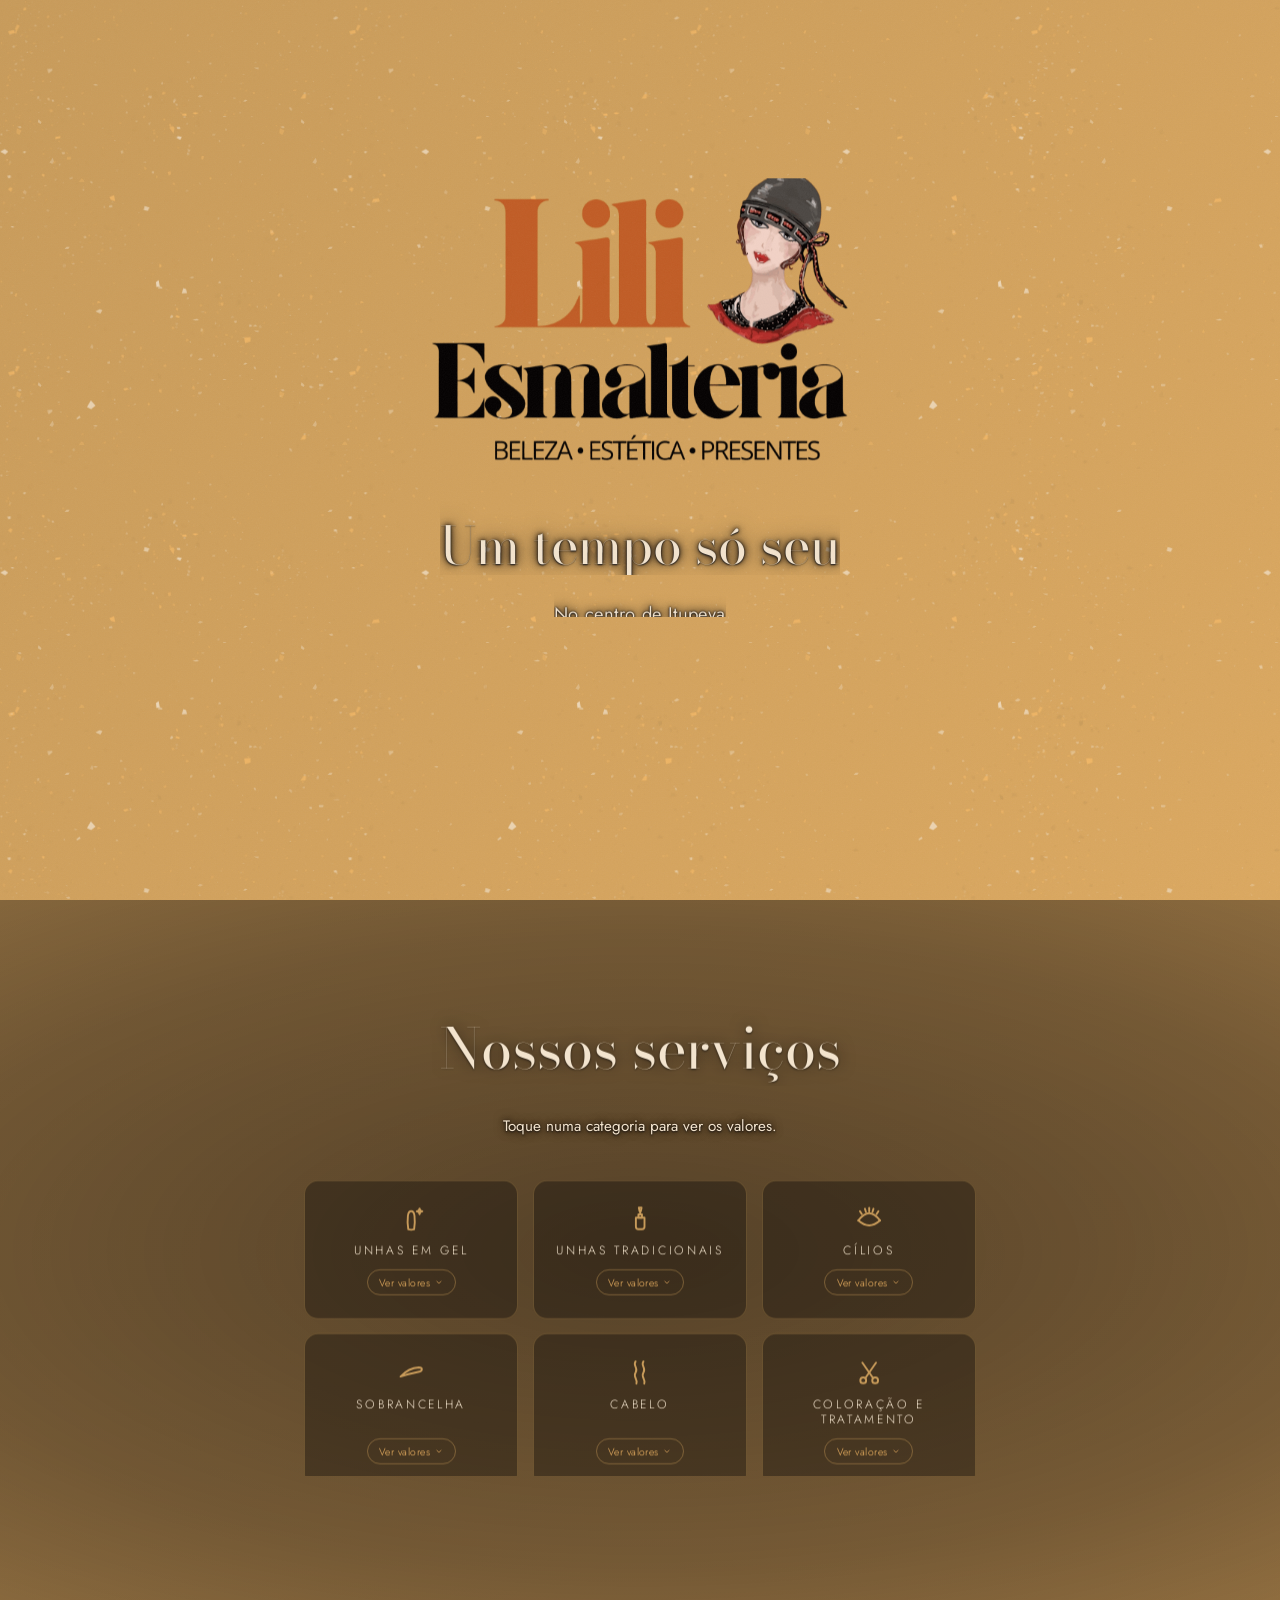
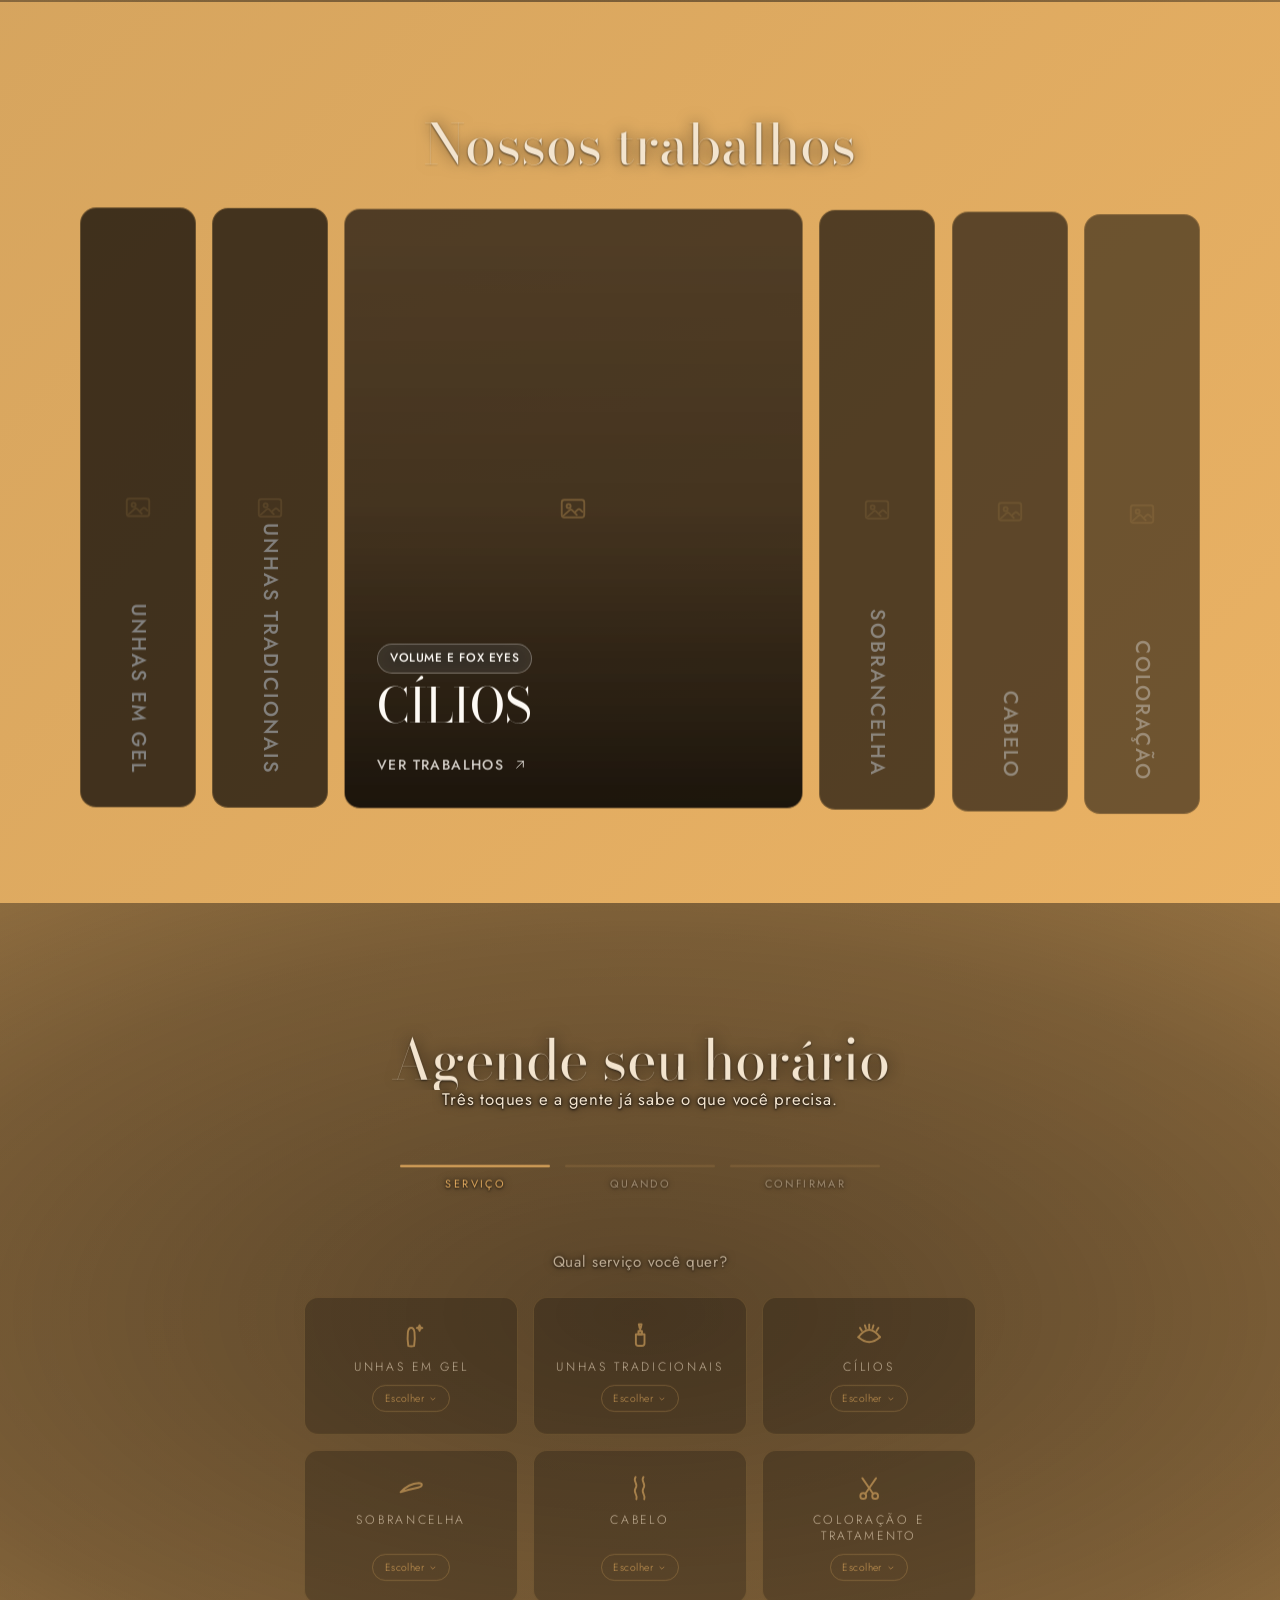
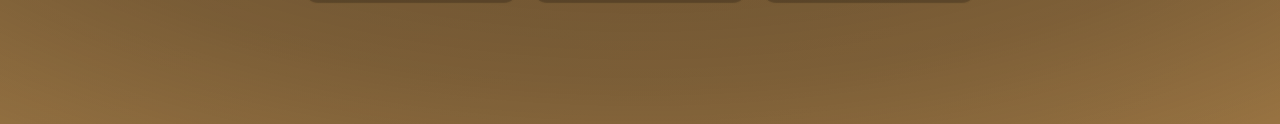
==== commit 5bdd4a1b: "Tira a travada da troca de passo do agendamento Duas causas, as duas medidas.  A rolagem mirava no l" ====
--- a/index.html
+++ b/index.html
@@ -16,7 +16,7 @@
   <link rel="stylesheet" href="https://fonts.googleapis.com/css2?family=Bodoni+Moda:ital,opsz,wght@0,6..96,400..600;1,6..96,400..500&family=Jost:wght@300;400;500&display=swap">
   <!-- ?v= é cache-busting manual: incrementar a cada mudança no CSS, senão o
        navegador serve a folha antiga por horas depois do deploy -->
-  <link rel="stylesheet" href="assets/css/style.css?v=29">
+  <link rel="stylesheet" href="assets/css/style.css?v=30">
 
   <link rel="icon" href="data:image/svg+xml,<svg xmlns='http://www.w3.org/2000/svg' viewBox='0 0 32 32'><rect width='32' height='32' rx='6' fill='%2316110E'/><text x='16' y='24' font-family='Georgia,serif' font-style='italic' font-size='21' fill='%23FFC06A' text-anchor='middle'>L</text></svg>">
 </head>
@@ -442,10 +442,10 @@
   <script src="assets/js/gsap.min.js" defer></script>
   <script src="assets/js/ScrollTrigger.min.js" defer></script>
   <script src="assets/js/abertura.js?v=4" defer></script>
-  <script src="assets/js/servicos.js?v=6" defer></script>
+  <script src="assets/js/servicos.js?v=7" defer></script>
   <script src="assets/js/glitter.js?v=7" defer></script>
   <script src="assets/js/galeria.js?v=2" defer></script>
-  <script src="assets/js/agendamento.js?v=2" defer></script>
+  <script src="assets/js/agendamento.js?v=3" defer></script>
   <script src="assets/js/fluidez.js?v=1" defer></script>
 </body>
 </html>
--- a/assets/css/style.css
+++ b/assets/css/style.css
@@ -389,8 +389,12 @@
   border: 1px solid rgba(200, 155, 90, 0.3);
   border-radius: 14px;
   background-color: rgba(22, 17, 14, 0.42);
-  -webkit-backdrop-filter: blur(8px);
-          backdrop-filter: blur(8px);
+  /* Sem backdrop-filter aqui. Medido: borrar o fundo por trás muda
+     0,38% dos pixels da tela, porque o que está atrás é um degradê liso
+     — borrar degradê é quase a operação identidade. O que ele borrava
+     de fato eram os cacos de glitter. Em troca, cada superfície dessas
+     obriga o navegador a fotografar e desfocar o fundo a cada quadro, e
+     o fundo aqui muda a cada quadro. Eram 52 delas na página. */
   cursor: pointer;
   font-family: var(--fonte-corpo);
   font-weight: var(--peso-corpo);
@@ -1138,8 +1142,12 @@
   border: 1px solid rgba(200, 155, 90, 0.32);
   border-radius: 14px;
   background-color: rgba(22, 17, 14, 0.5);
-  -webkit-backdrop-filter: blur(8px);
-          backdrop-filter: blur(8px);
+  /* Sem backdrop-filter aqui. Medido: borrar o fundo por trás muda
+     0,38% dos pixels da tela, porque o que está atrás é um degradê liso
+     — borrar degradê é quase a operação identidade. O que ele borrava
+     de fato eram os cacos de glitter. Em troca, cada superfície dessas
+     obriga o navegador a fotografar e desfocar o fundo a cada quadro, e
+     o fundo aqui muda a cada quadro. Eram 52 delas na página. */
   cursor: pointer;
   text-align: left;
   transition: border-color 0.3s ease, background-color 0.3s ease,
@@ -1238,8 +1246,12 @@
   border: 1px solid rgba(200, 155, 90, 0.34);
   border-radius: 999px;
   background-color: rgba(22, 17, 14, 0.5);
-  -webkit-backdrop-filter: blur(8px);
-          backdrop-filter: blur(8px);
+  /* Sem backdrop-filter aqui. Medido: borrar o fundo por trás muda
+     0,38% dos pixels da tela, porque o que está atrás é um degradê liso
+     — borrar degradê é quase a operação identidade. O que ele borrava
+     de fato eram os cacos de glitter. Em troca, cada superfície dessas
+     obriga o navegador a fotografar e desfocar o fundo a cada quadro, e
+     o fundo aqui muda a cada quadro. Eram 52 delas na página. */
   cursor: pointer;
   font-family: var(--fonte-corpo);
   font-weight: 400;
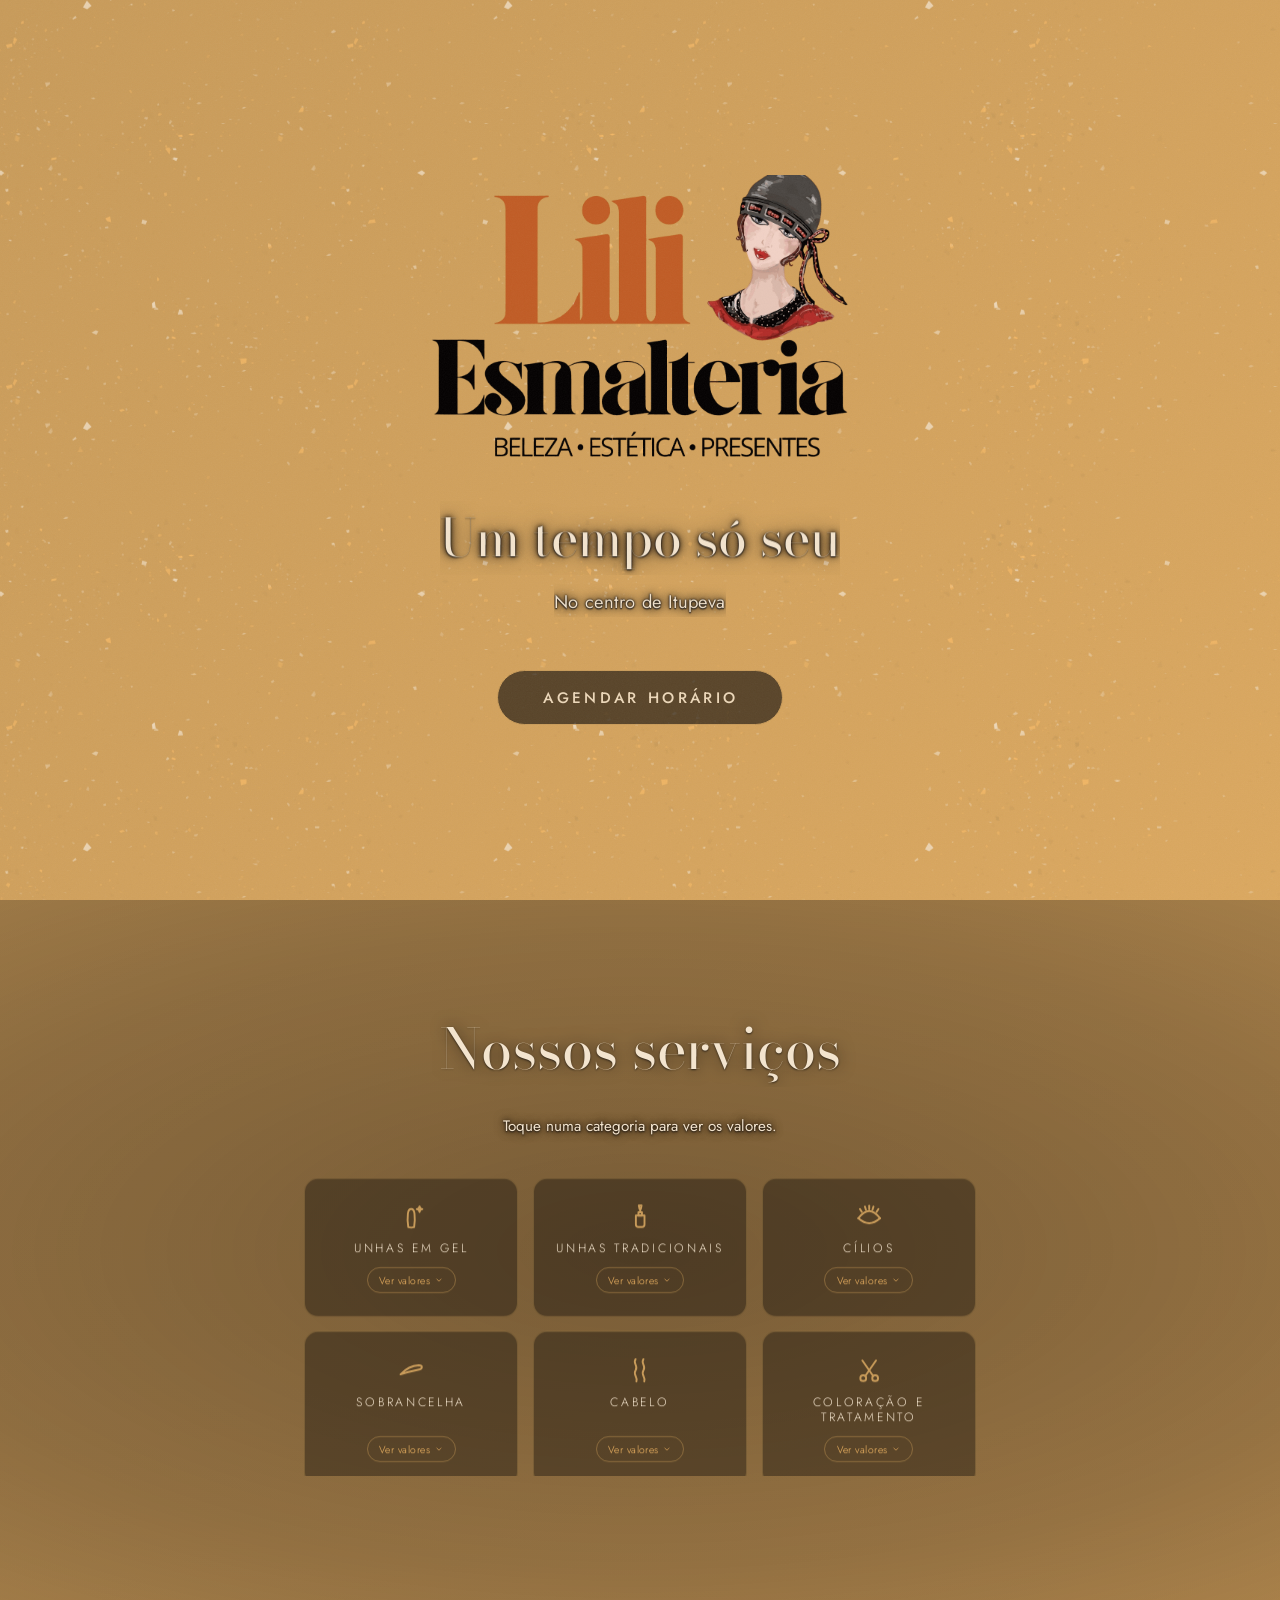
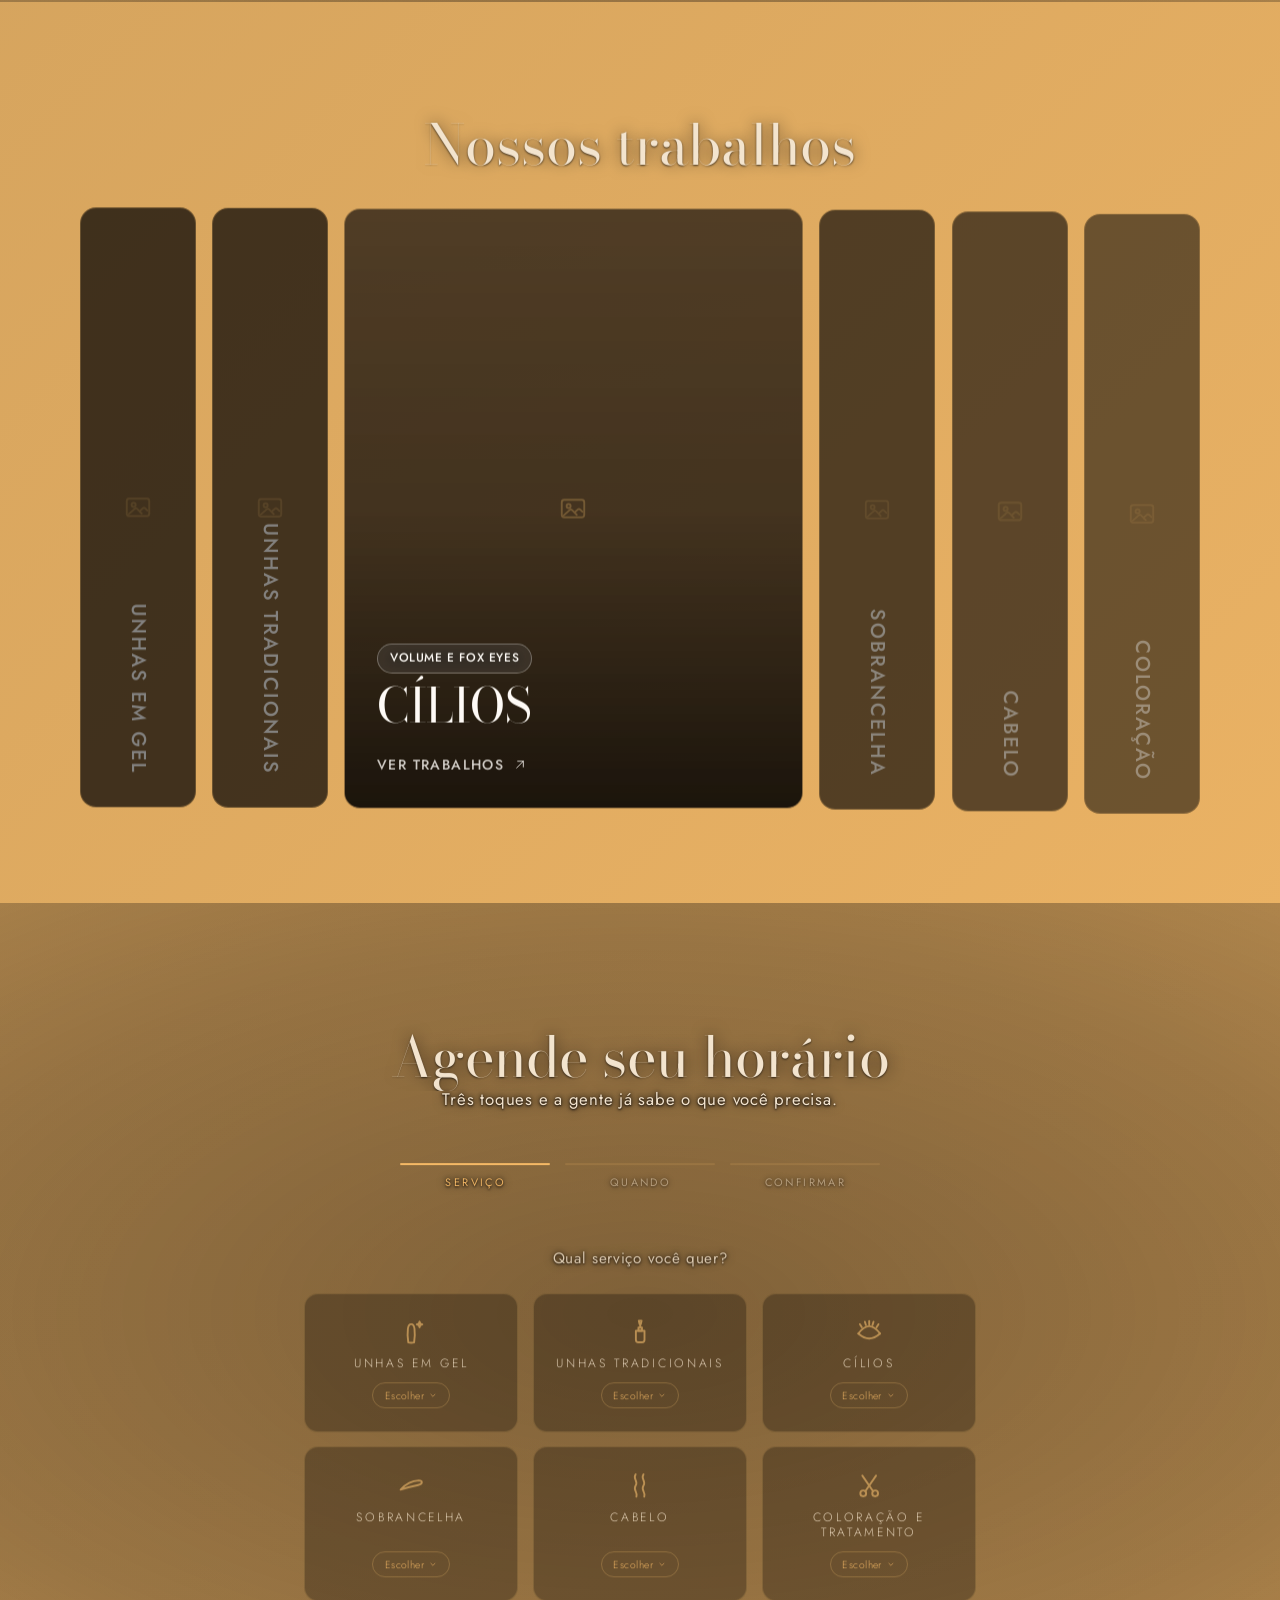
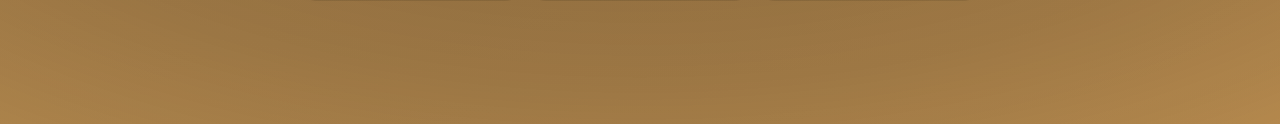
==== commit ffab8e94: "Faz a grade sumir ao escolher a categoria e clareia os véus Tocar numa categoria abria a lista embai" ====
--- a/index.html
+++ b/index.html
@@ -16,7 +16,7 @@
   <link rel="stylesheet" href="https://fonts.googleapis.com/css2?family=Bodoni+Moda:ital,opsz,wght@0,6..96,400..600;1,6..96,400..500&family=Jost:wght@300;400;500&display=swap">
   <!-- ?v= é cache-busting manual: incrementar a cada mudança no CSS, senão o
        navegador serve a folha antiga por horas depois do deploy -->
-  <link rel="stylesheet" href="assets/css/style.css?v=30">
+  <link rel="stylesheet" href="assets/css/style.css?v=31">
 
   <link rel="icon" href="data:image/svg+xml,<svg xmlns='http://www.w3.org/2000/svg' viewBox='0 0 32 32'><rect width='32' height='32' rx='6' fill='%2316110E'/><text x='16' y='24' font-family='Georgia,serif' font-style='italic' font-size='21' fill='%23FFC06A' text-anchor='middle'>L</text></svg>">
 </head>
@@ -297,40 +297,45 @@
         </button>
         <div class="passo__corpo">
           <p class="passo__pergunta" id="pergunta-servico">Qual serviço você quer?</p>
-          <div class="cartoes">
-            <button class="cartao" type="button" id="agenda-cat-gel" aria-expanded="false" aria-controls="agenda-lista-gel">
-              <svg class="cartao__icone" viewBox="0 0 24 24" aria-hidden="true" focusable="false" fill="none" stroke="currentColor" stroke-width="1.5" stroke-linecap="round" stroke-linejoin="round"><path d="M9.7 20.6c-.5-3.6-.8-7.2-.3-10.8.3-2.3 1.2-3.6 2.6-3.6s2.3 1.3 2.6 3.6c.5 3.6.2 7.2-.3 10.8-1.5.4-3.1.4-4.6 0Z"/><path d="M18.6 4.2l.6 1.6 1.6.6-1.6.6-.6 1.6-.6-1.6-1.6-.6 1.6-.6.6-1.6Z"/></svg>
-              <span class="cartao__nome">Unhas em Gel</span>
-              <span class="cartao__acao"><span class="cartao__acao-texto">Escolher</span><svg class="cartao__seta" viewBox="0 0 24 24" aria-hidden="true" focusable="false" fill="none" stroke="currentColor" stroke-width="1.5" stroke-linecap="round" stroke-linejoin="round"><path d="m7 10 5 5 5-5"/></svg></span>
-            </button>
-            <button class="cartao" type="button" id="agenda-cat-tradicional" aria-expanded="false" aria-controls="agenda-lista-tradicional">
-              <svg class="cartao__icone" viewBox="0 0 24 24" aria-hidden="true" focusable="false" fill="none" stroke="currentColor" stroke-width="1.5" stroke-linecap="round" stroke-linejoin="round"><path d="M8.6 11.4h6.8v7.1a2 2 0 0 1-2 2h-2.8a2 2 0 0 1-2-2v-7.1Z"/><path d="M10.6 8.8h2.8v2.6h-2.8V8.8Z"/><path d="M12 8.8V6.2"/><path d="M10.9 3.4h2.2l-.6 2.8h-1l-.6-2.8Z"/></svg>
-              <span class="cartao__nome">Unhas Tradicionais</span>
-              <span class="cartao__acao"><span class="cartao__acao-texto">Escolher</span><svg class="cartao__seta" viewBox="0 0 24 24" aria-hidden="true" focusable="false" fill="none" stroke="currentColor" stroke-width="1.5" stroke-linecap="round" stroke-linejoin="round"><path d="m7 10 5 5 5-5"/></svg></span>
-            </button>
-            <button class="cartao" type="button" id="agenda-cat-cilios" aria-expanded="false" aria-controls="agenda-lista-cilios">
-              <svg class="cartao__icone" viewBox="0 0 24 24" aria-hidden="true" focusable="false" fill="none" stroke="currentColor" stroke-width="1.5" stroke-linecap="round" stroke-linejoin="round"><path d="M3.4 13.6c3-3.9 5.9-5.8 8.6-5.8s5.6 1.9 8.6 5.8"/><path d="M3.4 13.6c3 2.6 5.9 3.9 8.6 3.9s5.6-1.3 8.6-3.9"/><path d="M6.2 8.6 4.7 6.2"/><path d="M9.4 6.9 8.6 4.3"/><path d="M12 6.4V3.7"/><path d="M14.6 6.9l.8-2.6"/><path d="M17.8 8.6l1.5-2.4"/></svg>
-              <span class="cartao__nome">Cílios</span>
-              <span class="cartao__acao"><span class="cartao__acao-texto">Escolher</span><svg class="cartao__seta" viewBox="0 0 24 24" aria-hidden="true" focusable="false" fill="none" stroke="currentColor" stroke-width="1.5" stroke-linecap="round" stroke-linejoin="round"><path d="m7 10 5 5 5-5"/></svg></span>
-            </button>
-            <button class="cartao" type="button" id="agenda-cat-sobrancelha" aria-expanded="false" aria-controls="agenda-lista-sobrancelha">
-              <svg class="cartao__icone" viewBox="0 0 24 24" aria-hidden="true" focusable="false" fill="none" stroke="currentColor" stroke-width="1.5" stroke-linecap="round" stroke-linejoin="round"><path d="M3.6 15.2c4.3-4.6 9.1-7 14.4-7.2 1.5 0 2.4.6 2.4 1.5 0 1-1 1.7-2.9 2.1-4.8 1-9.5 2.2-13.9 3.6Z"/></svg>
-              <span class="cartao__nome">Sobrancelha</span>
-              <span class="cartao__acao"><span class="cartao__acao-texto">Escolher</span><svg class="cartao__seta" viewBox="0 0 24 24" aria-hidden="true" focusable="false" fill="none" stroke="currentColor" stroke-width="1.5" stroke-linecap="round" stroke-linejoin="round"><path d="m7 10 5 5 5-5"/></svg></span>
-            </button>
-            <button class="cartao" type="button" id="agenda-cat-cabelo" aria-expanded="false" aria-controls="agenda-lista-cabelo">
-              <svg class="cartao__icone" viewBox="0 0 24 24" aria-hidden="true" focusable="false" fill="none" stroke="currentColor" stroke-width="1.5" stroke-linecap="round" stroke-linejoin="round"><path d="M8.4 3.2c-2.6 3.4 2.4 5.2 0 8.8-2.4 3.6 2 5.2.6 8.8"/><path d="M14.6 3.2c-2.6 3.4 2.4 5.2 0 8.8-2.4 3.6 2 5.2.6 8.8"/></svg>
-              <span class="cartao__nome">Cabelo</span>
-              <span class="cartao__acao"><span class="cartao__acao-texto">Escolher</span><svg class="cartao__seta" viewBox="0 0 24 24" aria-hidden="true" focusable="false" fill="none" stroke="currentColor" stroke-width="1.5" stroke-linecap="round" stroke-linejoin="round"><path d="m7 10 5 5 5-5"/></svg></span>
-            </button>
-            <button class="cartao" type="button" id="agenda-cat-tesoura" aria-expanded="false" aria-controls="agenda-lista-tesoura">
-              <svg class="cartao__icone" viewBox="0 0 24 24" aria-hidden="true" focusable="false" fill="none" stroke="currentColor" stroke-width="1.5" stroke-linecap="round" stroke-linejoin="round"><circle cx="7.3" cy="18.2" r="2.3"/><circle cx="16.7" cy="18.2" r="2.3"/><path d="M8.9 16.5 17.4 4.2"/><path d="M15.1 16.5 6.6 4.2"/></svg>
-              <span class="cartao__nome">Coloração e Tratamento</span>
-              <span class="cartao__acao"><span class="cartao__acao-texto">Escolher</span><svg class="cartao__seta" viewBox="0 0 24 24" aria-hidden="true" focusable="false" fill="none" stroke="currentColor" stroke-width="1.5" stroke-linecap="round" stroke-linejoin="round"><path d="m7 10 5 5 5-5"/></svg></span>
-            </button>
-          </div>
-          <div class="listas">
-            <div class="lista" id="agenda-lista-gel" role="region" aria-labelledby="agenda-cat-gel" hidden>
+          <div class="escolha">
+            <div class="cartoes">
+              <button class="cartao" type="button" id="agenda-cat-gel" data-foco="foco-gel">
+                <svg class="cartao__icone" viewBox="0 0 24 24" aria-hidden="true" focusable="false" fill="none" stroke="currentColor" stroke-width="1.5" stroke-linecap="round" stroke-linejoin="round"><path d="M9.7 20.6c-.5-3.6-.8-7.2-.3-10.8.3-2.3 1.2-3.6 2.6-3.6s2.3 1.3 2.6 3.6c.5 3.6.2 7.2-.3 10.8-1.5.4-3.1.4-4.6 0Z"/><path d="M18.6 4.2l.6 1.6 1.6.6-1.6.6-.6 1.6-.6-1.6-1.6-.6 1.6-.6.6-1.6Z"/></svg>
+                <span class="cartao__nome">Unhas em Gel</span>
+                <span class="cartao__acao"><span class="cartao__acao-texto">Escolher</span><svg class="cartao__seta" viewBox="0 0 24 24" aria-hidden="true" focusable="false" fill="none" stroke="currentColor" stroke-width="1.5" stroke-linecap="round" stroke-linejoin="round"><path d="m7 10 5 5 5-5"/></svg></span>
+              </button>
+              <button class="cartao" type="button" id="agenda-cat-tradicional" data-foco="foco-tradicional">
+                <svg class="cartao__icone" viewBox="0 0 24 24" aria-hidden="true" focusable="false" fill="none" stroke="currentColor" stroke-width="1.5" stroke-linecap="round" stroke-linejoin="round"><path d="M8.6 11.4h6.8v7.1a2 2 0 0 1-2 2h-2.8a2 2 0 0 1-2-2v-7.1Z"/><path d="M10.6 8.8h2.8v2.6h-2.8V8.8Z"/><path d="M12 8.8V6.2"/><path d="M10.9 3.4h2.2l-.6 2.8h-1l-.6-2.8Z"/></svg>
+                <span class="cartao__nome">Unhas Tradicionais</span>
+                <span class="cartao__acao"><span class="cartao__acao-texto">Escolher</span><svg class="cartao__seta" viewBox="0 0 24 24" aria-hidden="true" focusable="false" fill="none" stroke="currentColor" stroke-width="1.5" stroke-linecap="round" stroke-linejoin="round"><path d="m7 10 5 5 5-5"/></svg></span>
+              </button>
+              <button class="cartao" type="button" id="agenda-cat-cilios" data-foco="foco-cilios">
+                <svg class="cartao__icone" viewBox="0 0 24 24" aria-hidden="true" focusable="false" fill="none" stroke="currentColor" stroke-width="1.5" stroke-linecap="round" stroke-linejoin="round"><path d="M3.4 13.6c3-3.9 5.9-5.8 8.6-5.8s5.6 1.9 8.6 5.8"/><path d="M3.4 13.6c3 2.6 5.9 3.9 8.6 3.9s5.6-1.3 8.6-3.9"/><path d="M6.2 8.6 4.7 6.2"/><path d="M9.4 6.9 8.6 4.3"/><path d="M12 6.4V3.7"/><path d="M14.6 6.9l.8-2.6"/><path d="M17.8 8.6l1.5-2.4"/></svg>
+                <span class="cartao__nome">Cílios</span>
+                <span class="cartao__acao"><span class="cartao__acao-texto">Escolher</span><svg class="cartao__seta" viewBox="0 0 24 24" aria-hidden="true" focusable="false" fill="none" stroke="currentColor" stroke-width="1.5" stroke-linecap="round" stroke-linejoin="round"><path d="m7 10 5 5 5-5"/></svg></span>
+              </button>
+              <button class="cartao" type="button" id="agenda-cat-sobrancelha" data-foco="foco-sobrancelha">
+                <svg class="cartao__icone" viewBox="0 0 24 24" aria-hidden="true" focusable="false" fill="none" stroke="currentColor" stroke-width="1.5" stroke-linecap="round" stroke-linejoin="round"><path d="M3.6 15.2c4.3-4.6 9.1-7 14.4-7.2 1.5 0 2.4.6 2.4 1.5 0 1-1 1.7-2.9 2.1-4.8 1-9.5 2.2-13.9 3.6Z"/></svg>
+                <span class="cartao__nome">Sobrancelha</span>
+                <span class="cartao__acao"><span class="cartao__acao-texto">Escolher</span><svg class="cartao__seta" viewBox="0 0 24 24" aria-hidden="true" focusable="false" fill="none" stroke="currentColor" stroke-width="1.5" stroke-linecap="round" stroke-linejoin="round"><path d="m7 10 5 5 5-5"/></svg></span>
+              </button>
+              <button class="cartao" type="button" id="agenda-cat-cabelo" data-foco="foco-cabelo">
+                <svg class="cartao__icone" viewBox="0 0 24 24" aria-hidden="true" focusable="false" fill="none" stroke="currentColor" stroke-width="1.5" stroke-linecap="round" stroke-linejoin="round"><path d="M8.4 3.2c-2.6 3.4 2.4 5.2 0 8.8-2.4 3.6 2 5.2.6 8.8"/><path d="M14.6 3.2c-2.6 3.4 2.4 5.2 0 8.8-2.4 3.6 2 5.2.6 8.8"/></svg>
+                <span class="cartao__nome">Cabelo</span>
+                <span class="cartao__acao"><span class="cartao__acao-texto">Escolher</span><svg class="cartao__seta" viewBox="0 0 24 24" aria-hidden="true" focusable="false" fill="none" stroke="currentColor" stroke-width="1.5" stroke-linecap="round" stroke-linejoin="round"><path d="m7 10 5 5 5-5"/></svg></span>
+              </button>
+              <button class="cartao" type="button" id="agenda-cat-tesoura" data-foco="foco-tesoura">
+                <svg class="cartao__icone" viewBox="0 0 24 24" aria-hidden="true" focusable="false" fill="none" stroke="currentColor" stroke-width="1.5" stroke-linecap="round" stroke-linejoin="round"><circle cx="7.3" cy="18.2" r="2.3"/><circle cx="16.7" cy="18.2" r="2.3"/><path d="M8.9 16.5 17.4 4.2"/><path d="M15.1 16.5 6.6 4.2"/></svg>
+                <span class="cartao__nome">Coloração e Tratamento</span>
+                <span class="cartao__acao"><span class="cartao__acao-texto">Escolher</span><svg class="cartao__seta" viewBox="0 0 24 24" aria-hidden="true" focusable="false" fill="none" stroke="currentColor" stroke-width="1.5" stroke-linecap="round" stroke-linejoin="round"><path d="m7 10 5 5 5-5"/></svg></span>
+              </button>
+            </div>
+            <div class="foco" id="foco-gel" role="region" aria-label="Unhas em Gel" hidden>
+              <button class="categoria" type="button" data-cartao="agenda-cat-gel">
+                <svg class="categoria__icone" viewBox="0 0 24 24" aria-hidden="true" focusable="false" fill="none" stroke="currentColor" stroke-width="1.5" stroke-linecap="round" stroke-linejoin="round"><path d="M9.7 20.6c-.5-3.6-.8-7.2-.3-10.8.3-2.3 1.2-3.6 2.6-3.6s2.3 1.3 2.6 3.6c.5 3.6.2 7.2-.3 10.8-1.5.4-3.1.4-4.6 0Z"/><path d="M18.6 4.2l.6 1.6 1.6.6-1.6.6-.6 1.6-.6-1.6-1.6-.6 1.6-.6.6-1.6Z"/></svg>
+                <span class="categoria__nome">Unhas em Gel</span>
+                <span class="categoria__trocar">Trocar</span>
+              </button>
               <div class="pilulas">
                 <button class="pilula" type="button" aria-pressed="false" data-servico="Alongamento molde F1">Alongamento molde F1</button>
                 <button class="pilula" type="button" aria-pressed="false" data-servico="Blindagem + esmaltação em gel (mão)">Blindagem + esmaltação em gel (mão)</button>
@@ -341,7 +346,12 @@
                 <button class="pilula" type="button" aria-pressed="false" data-servico="Remoção">Remoção</button>
               </div>
             </div>
-            <div class="lista" id="agenda-lista-tradicional" role="region" aria-labelledby="agenda-cat-tradicional" hidden>
+            <div class="foco" id="foco-tradicional" role="region" aria-label="Unhas Tradicionais" hidden>
+              <button class="categoria" type="button" data-cartao="agenda-cat-tradicional">
+                <svg class="categoria__icone" viewBox="0 0 24 24" aria-hidden="true" focusable="false" fill="none" stroke="currentColor" stroke-width="1.5" stroke-linecap="round" stroke-linejoin="round"><path d="M8.6 11.4h6.8v7.1a2 2 0 0 1-2 2h-2.8a2 2 0 0 1-2-2v-7.1Z"/><path d="M10.6 8.8h2.8v2.6h-2.8V8.8Z"/><path d="M12 8.8V6.2"/><path d="M10.9 3.4h2.2l-.6 2.8h-1l-.6-2.8Z"/></svg>
+                <span class="categoria__nome">Unhas Tradicionais</span>
+                <span class="categoria__trocar">Trocar</span>
+              </button>
               <div class="pilulas">
                 <button class="pilula" type="button" aria-pressed="false" data-servico="Mão">Mão</button>
                 <button class="pilula" type="button" aria-pressed="false" data-servico="Pé">Pé</button>
@@ -350,7 +360,12 @@
                 <button class="pilula" type="button" aria-pressed="false" data-servico="Tratamento">Tratamento</button>
               </div>
             </div>
-            <div class="lista" id="agenda-lista-cilios" role="region" aria-labelledby="agenda-cat-cilios" hidden>
+            <div class="foco" id="foco-cilios" role="region" aria-label="Cílios" hidden>
+              <button class="categoria" type="button" data-cartao="agenda-cat-cilios">
+                <svg class="categoria__icone" viewBox="0 0 24 24" aria-hidden="true" focusable="false" fill="none" stroke="currentColor" stroke-width="1.5" stroke-linecap="round" stroke-linejoin="round"><path d="M3.4 13.6c3-3.9 5.9-5.8 8.6-5.8s5.6 1.9 8.6 5.8"/><path d="M3.4 13.6c3 2.6 5.9 3.9 8.6 3.9s5.6-1.3 8.6-3.9"/><path d="M6.2 8.6 4.7 6.2"/><path d="M9.4 6.9 8.6 4.3"/><path d="M12 6.4V3.7"/><path d="M14.6 6.9l.8-2.6"/><path d="M17.8 8.6l1.5-2.4"/></svg>
+                <span class="categoria__nome">Cílios</span>
+                <span class="categoria__trocar">Trocar</span>
+              </button>
               <div class="pilulas">
                 <button class="pilula" type="button" aria-pressed="false" data-servico="Volume brasileiro">Volume brasileiro</button>
                 <button class="pilula" type="button" aria-pressed="false" data-servico="Volume egípcio">Volume egípcio</button>
@@ -360,13 +375,23 @@
                 <button class="pilula" type="button" aria-pressed="false" data-servico="Manutenção">Manutenção</button>
               </div>
             </div>
-            <div class="lista" id="agenda-lista-sobrancelha" role="region" aria-labelledby="agenda-cat-sobrancelha" hidden>
+            <div class="foco" id="foco-sobrancelha" role="region" aria-label="Sobrancelha" hidden>
+              <button class="categoria" type="button" data-cartao="agenda-cat-sobrancelha">
+                <svg class="categoria__icone" viewBox="0 0 24 24" aria-hidden="true" focusable="false" fill="none" stroke="currentColor" stroke-width="1.5" stroke-linecap="round" stroke-linejoin="round"><path d="M3.6 15.2c4.3-4.6 9.1-7 14.4-7.2 1.5 0 2.4.6 2.4 1.5 0 1-1 1.7-2.9 2.1-4.8 1-9.5 2.2-13.9 3.6Z"/></svg>
+                <span class="categoria__nome">Sobrancelha</span>
+                <span class="categoria__trocar">Trocar</span>
+              </button>
               <div class="pilulas">
                 <button class="pilula" type="button" aria-pressed="false" data-servico="Design simples">Design simples</button>
                 <button class="pilula" type="button" aria-pressed="false" data-servico="Design com henna">Design com henna</button>
               </div>
             </div>
-            <div class="lista" id="agenda-lista-cabelo" role="region" aria-labelledby="agenda-cat-cabelo" hidden>
+            <div class="foco" id="foco-cabelo" role="region" aria-label="Cabelo" hidden>
+              <button class="categoria" type="button" data-cartao="agenda-cat-cabelo">
+                <svg class="categoria__icone" viewBox="0 0 24 24" aria-hidden="true" focusable="false" fill="none" stroke="currentColor" stroke-width="1.5" stroke-linecap="round" stroke-linejoin="round"><path d="M8.4 3.2c-2.6 3.4 2.4 5.2 0 8.8-2.4 3.6 2 5.2.6 8.8"/><path d="M14.6 3.2c-2.6 3.4 2.4 5.2 0 8.8-2.4 3.6 2 5.2.6 8.8"/></svg>
+                <span class="categoria__nome">Cabelo</span>
+                <span class="categoria__trocar">Trocar</span>
+              </button>
               <div class="pilulas">
                 <button class="pilula" type="button" aria-pressed="false" data-servico="Escova">Escova</button>
                 <button class="pilula" type="button" aria-pressed="false" data-servico="Escova + hidratação">Escova + hidratação</button>
@@ -375,7 +400,12 @@
                 <button class="pilula" type="button" aria-pressed="false" data-servico="Definição de cachos">Definição de cachos</button>
               </div>
             </div>
-            <div class="lista" id="agenda-lista-tesoura" role="region" aria-labelledby="agenda-cat-tesoura" hidden>
+            <div class="foco" id="foco-tesoura" role="region" aria-label="Coloração e Tratamento" hidden>
+              <button class="categoria" type="button" data-cartao="agenda-cat-tesoura">
+                <svg class="categoria__icone" viewBox="0 0 24 24" aria-hidden="true" focusable="false" fill="none" stroke="currentColor" stroke-width="1.5" stroke-linecap="round" stroke-linejoin="round"><circle cx="7.3" cy="18.2" r="2.3"/><circle cx="16.7" cy="18.2" r="2.3"/><path d="M8.9 16.5 17.4 4.2"/><path d="M15.1 16.5 6.6 4.2"/></svg>
+                <span class="categoria__nome">Coloração e Tratamento</span>
+                <span class="categoria__trocar">Trocar</span>
+              </button>
               <div class="pilulas">
                 <button class="pilula" type="button" aria-pressed="false" data-servico="Retoque de raiz">Retoque de raiz</button>
                 <button class="pilula" type="button" aria-pressed="false" data-servico="Coloração profissional">Coloração profissional</button>
@@ -445,7 +475,7 @@
   <script src="assets/js/servicos.js?v=7" defer></script>
   <script src="assets/js/glitter.js?v=7" defer></script>
   <script src="assets/js/galeria.js?v=2" defer></script>
-  <script src="assets/js/agendamento.js?v=3" defer></script>
+  <script src="assets/js/agendamento.js?v=4" defer></script>
   <script src="assets/js/fluidez.js?v=1" defer></script>
 </body>
 </html>
--- a/assets/css/style.css
+++ b/assets/css/style.css
@@ -335,10 +335,10 @@
   pointer-events: none;
   background-image: radial-gradient(
     130% 100% at 50% 50%,
-    rgba(22, 17, 14, 0.68) 0%,
-    rgba(22, 17, 14, 0.52) 45%,
-    rgba(22, 17, 14, 0.3) 80%,
-    rgba(22, 17, 14, 0.12) 100%
+    rgba(22, 17, 14, 0.5) 0%,
+    rgba(22, 17, 14, 0.37) 45%,
+    rgba(22, 17, 14, 0.2) 80%,
+    rgba(22, 17, 14, 0.07) 100%
   );
 }
 
@@ -1001,10 +1001,10 @@
   pointer-events: none;
   background-image: radial-gradient(
     130% 100% at 50% 50%,
-    rgba(22, 17, 14, 0.68) 0%,
-    rgba(22, 17, 14, 0.52) 45%,
-    rgba(22, 17, 14, 0.3) 80%,
-    rgba(22, 17, 14, 0.12) 100%
+    rgba(22, 17, 14, 0.5) 0%,
+    rgba(22, 17, 14, 0.37) 45%,
+    rgba(22, 17, 14, 0.2) 80%,
+    rgba(22, 17, 14, 0.07) 100%
   );
 }
 
@@ -1106,6 +1106,10 @@
   display: grid;
   align-items: start;
   overflow: hidden;
+  /* A altura daqui é animada. Sem contain, cada quadro convida o
+     navegador a reconsiderar o layout e a pintura de fora também;
+     com ele, o estrago fica preso dentro do passo. */
+  contain: layout paint;
   /* respiro para o anel de foco: o overflow acima corta o que passar da
      caixa, e o anel de uma pílula na borda seria decepado. A margem
      negativa devolve o espaço ao layout. */
@@ -1202,27 +1206,96 @@
   outline-offset: 3px;
 }
 
-/* --- Listas de serviço dentro do passo 1 ---------------------------
-   Empilhadas na mesma célula, como os painéis de preço: a que entra
-   nasce onde a anterior estava, e a altura de fora é animada. */
-.listas {
-  position: relative;
-  height: 0;
+/* --- A escolha da categoria dentro do passo 1 -----------------------
+   Duas faces na mesma célula do grid: a grade dos seis cartões e o foco
+   numa categoria só. Escolhida uma, as outras cinco somem — antes elas
+   ficavam e a lista de serviços nascia embaixo de três fileiras de
+   cartão, caindo fora da tela. É a mesma troca de faces dos passos, um
+   nível abaixo. */
+.escolha {
   display: grid;
   align-items: start;
   overflow: hidden;
-}
-
-.lista {
-  grid-area: 1 / 1;
+  contain: layout paint;
+  /* respiro para o anel de foco não ser decepado pelo overflow */
+  padding: 6px;
+  margin: -6px;
+}
+
+.escolha > * { grid-area: 1 / 1; }
+
+.cartoes[hidden], .foco[hidden] { display: none; }
+
+.foco {
   width: 100%;
-  padding-top: clamp(1.25rem, 5vw, 1.75rem);
-  /* mesmo motivo do respiro no passo, agora para a última fileira de
-     pílulas: .listas também corta o que passa da altura medida */
-  padding-bottom: 6px;
-}
-
-.lista[hidden] { display: none; }
+  display: grid;
+  gap: clamp(1rem, 4vw, 1.4rem);
+}
+
+/* A categoria escolhida, compacta: mesmo desenho da linha de resumo dos
+   passos, porque faz a mesma coisa — mostra o que já foi decidido e
+   continua clicável para trocar. */
+.categoria {
+  display: flex;
+  align-items: center;
+  gap: clamp(0.6rem, 2.6vw, 0.85rem);
+  width: 100%;
+  min-height: var(--toque-min);
+  padding: clamp(0.6rem, 2.8vw, 0.85rem) clamp(0.85rem, 3.6vw, 1.15rem);
+  border: 1px solid rgba(200, 155, 90, 0.4);
+  border-radius: 14px;
+  background-color: rgba(22, 17, 14, 0.42);
+  cursor: pointer;
+  text-align: left;
+  transition: border-color 0.3s ease, background-color 0.3s ease,
+              transform 0.12s ease-out;
+}
+
+.categoria:active { transform: scale(0.985); }
+
+.categoria__icone {
+  flex: 0 0 auto;
+  width: 1.6rem;
+  height: 1.6rem;
+  color: var(--destaque);
+}
+
+.categoria__nome {
+  flex: 1 1 auto;
+  font-family: var(--fonte-corpo);
+  font-weight: 400;
+  font-size: clamp(0.78rem, 3.3vw, 0.88rem);
+  letter-spacing: var(--tracking-medio);
+  text-transform: uppercase;
+  line-height: 1.3;
+  color: var(--texto);
+  text-shadow: var(--halo-leve);
+}
+
+.categoria__trocar {
+  flex: 0 0 auto;
+  font-family: var(--fonte-corpo);
+  font-weight: 400;
+  font-size: clamp(0.66rem, 2.9vw, 0.72rem);
+  letter-spacing: var(--tracking-medio);
+  text-indent: calc(var(--tracking-medio) / 2);
+  text-transform: uppercase;
+  color: var(--destaque);
+}
+
+@media (hover: hover) {
+  .categoria:hover {
+    border-color: rgba(200, 155, 90, 0.75);
+    background-color: rgba(22, 17, 14, 0.55);
+  }
+}
+
+.categoria:focus { outline: none; }
+
+.categoria:focus-visible {
+  outline: 2px solid var(--cor-pessego);
+  outline-offset: 3px;
+}
 
 /* --- Pílulas: o controle de toque desta seção ----------------------
    Alvo grande o bastante para o dedo, quebrando em quantas linhas
@@ -1373,6 +1446,7 @@
 
 @media (prefers-reduced-motion: reduce) {
   .progresso__traco, .progresso__rotulo,
-  .passo__resumo, .pilula { transition: none; }
-  .cartao:active, .pilula:active, .passo__resumo:active { transform: none; }
-}
+  .passo__resumo, .pilula, .categoria { transition: none; }
+  .cartao:active, .pilula:active,
+  .passo__resumo:active, .categoria:active { transform: none; }
+}
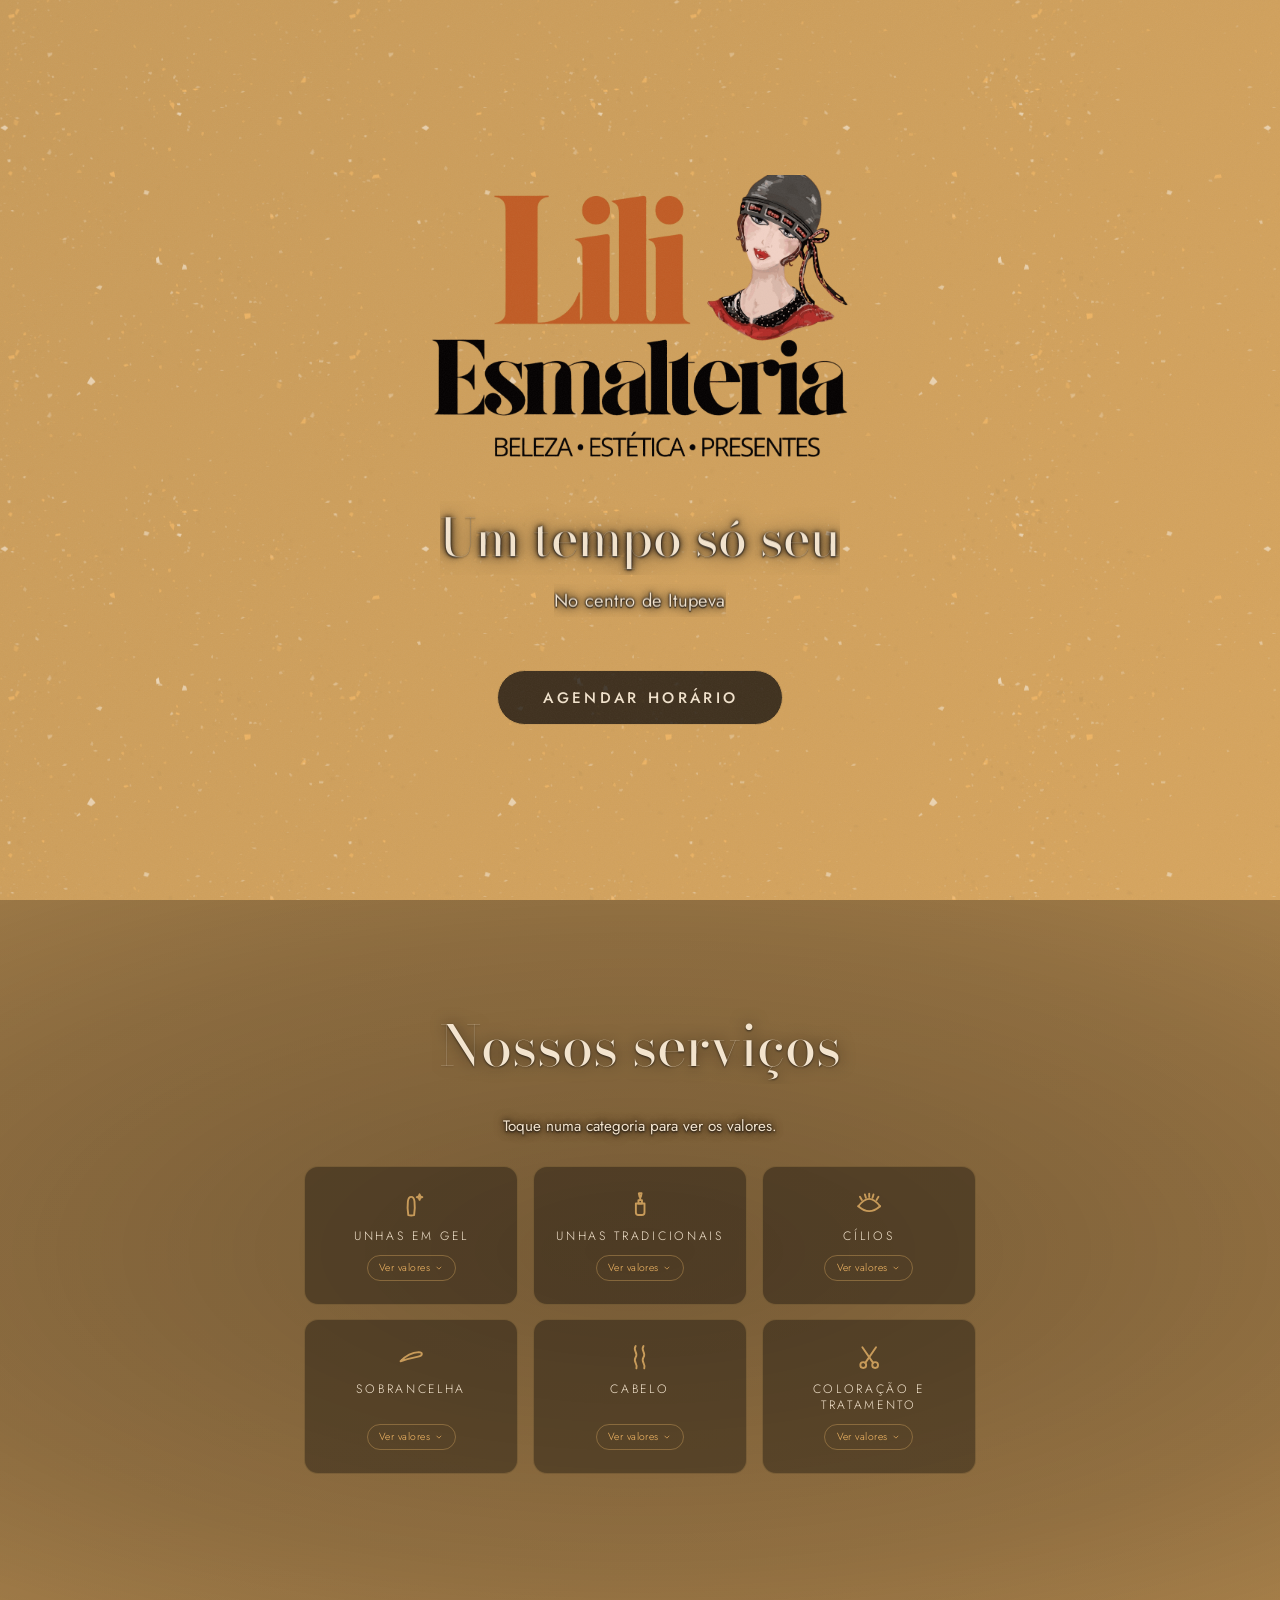
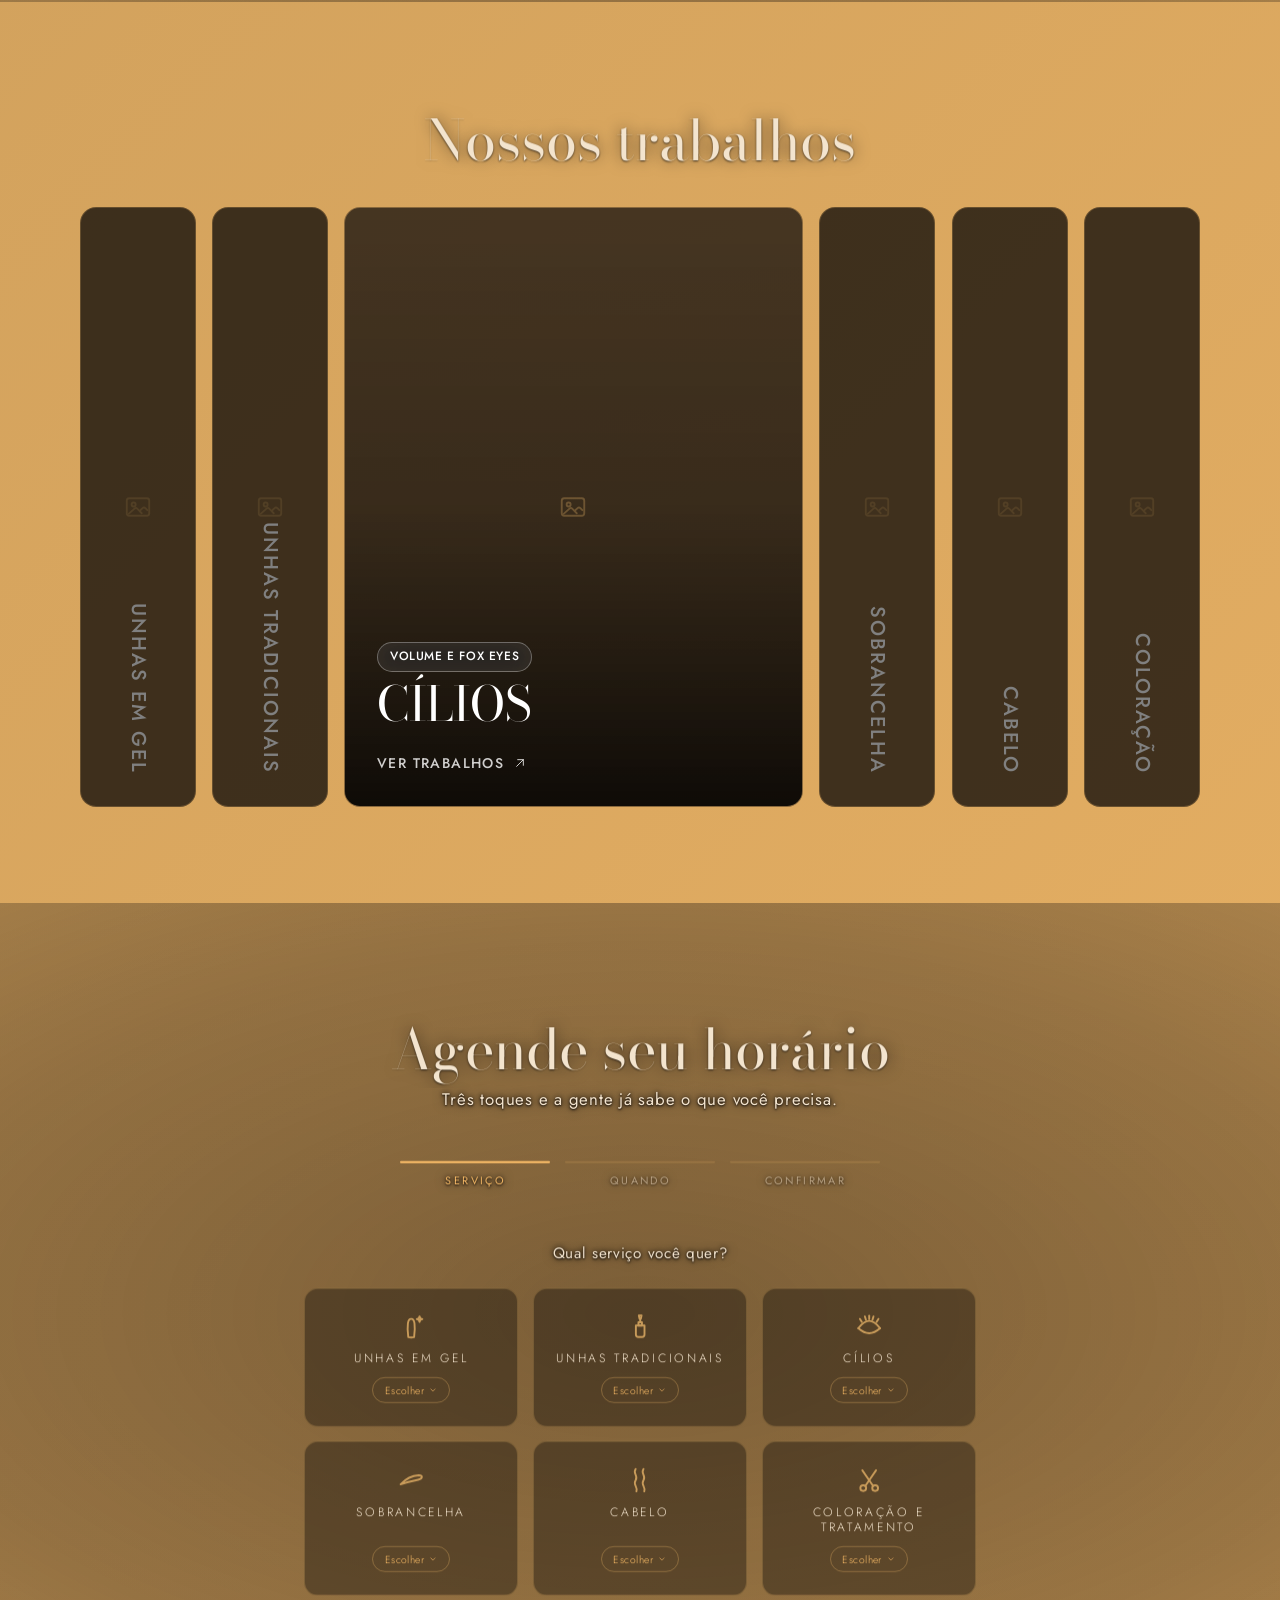
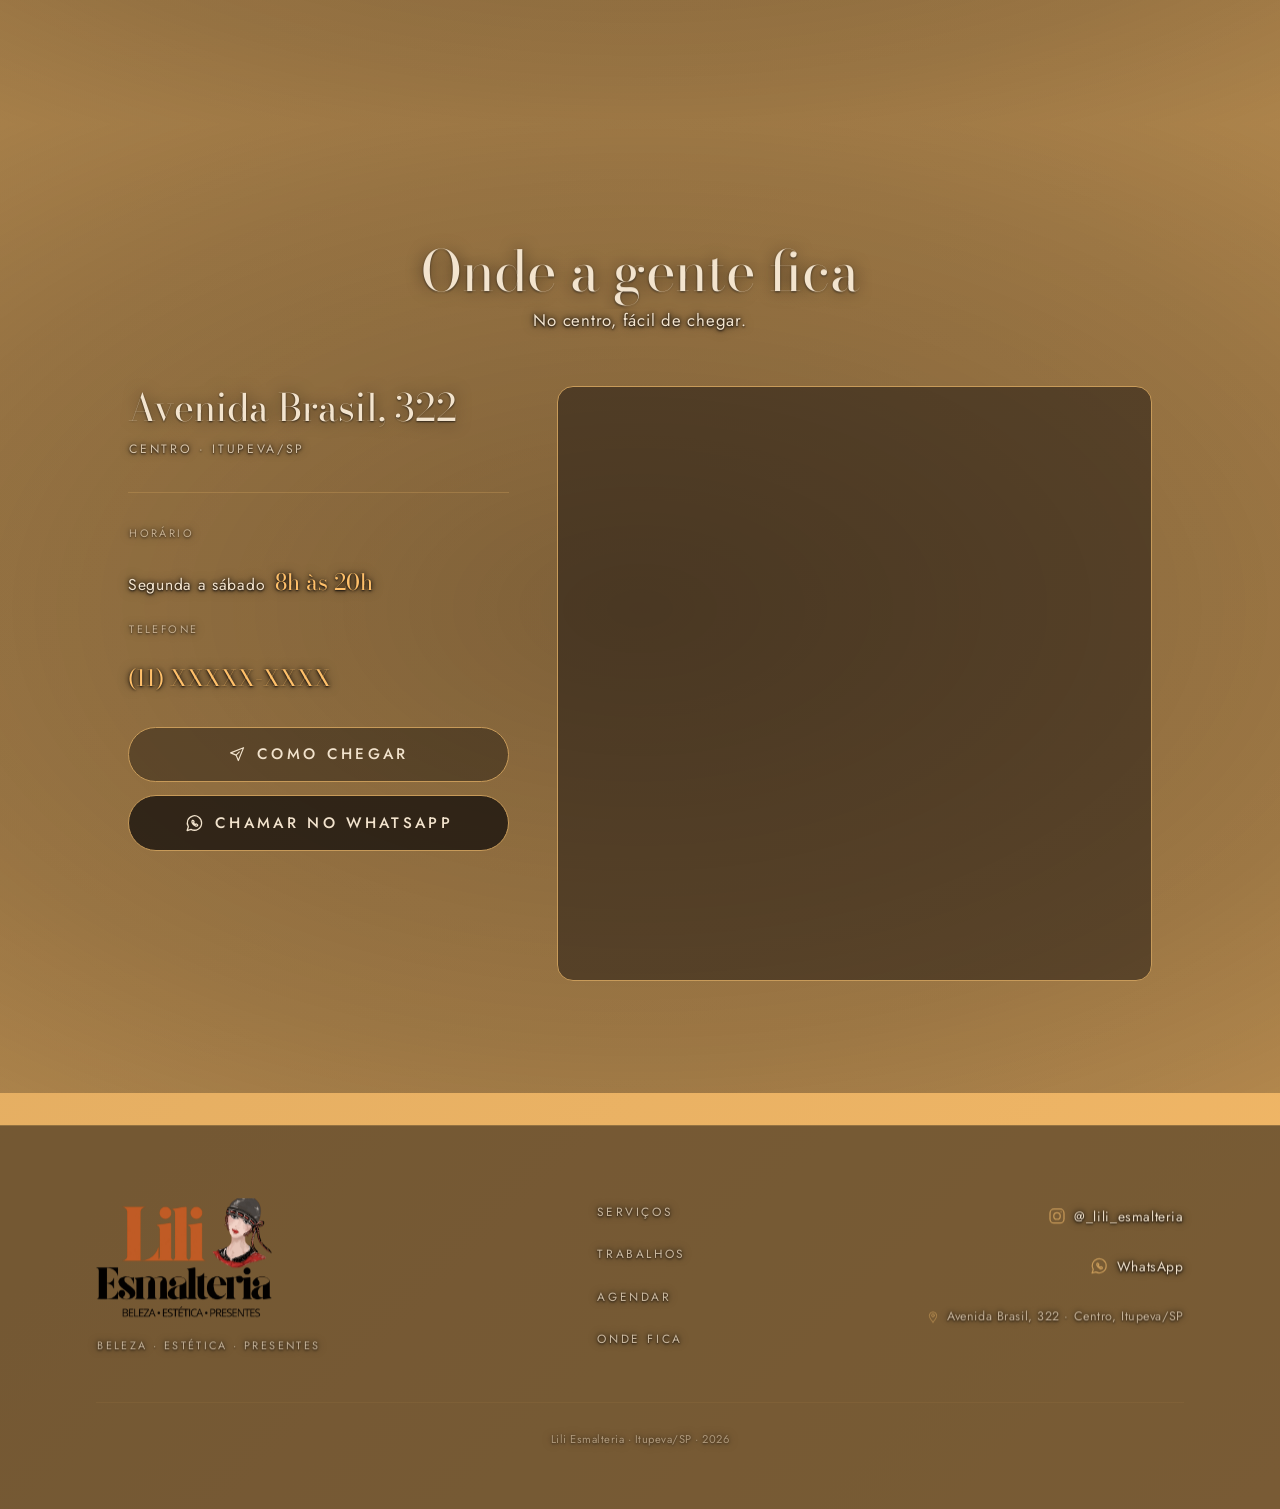
==== commit 0ab19588: "Fecha o site com o onde fica e o rodapé Endereço e mapa lado a lado a partir de 900px, com o mapa na" ====
--- a/index.html
+++ b/index.html
@@ -16,7 +16,7 @@
   <link rel="stylesheet" href="https://fonts.googleapis.com/css2?family=Bodoni+Moda:ital,opsz,wght@0,6..96,400..600;1,6..96,400..500&family=Jost:wght@300;400;500&display=swap">
   <!-- ?v= é cache-busting manual: incrementar a cada mudança no CSS, senão o
        navegador serve a folha antiga por horas depois do deploy -->
-  <link rel="stylesheet" href="assets/css/style.css?v=31">
+  <link rel="stylesheet" href="assets/css/style.css?v=33">
 
   <link rel="icon" href="data:image/svg+xml,<svg xmlns='http://www.w3.org/2000/svg' viewBox='0 0 32 32'><rect width='32' height='32' rx='6' fill='%2316110E'/><text x='16' y='24' font-family='Georgia,serif' font-style='italic' font-size='21' fill='%23FFC06A' text-anchor='middle'>L</text></svg>">
 </head>
@@ -469,6 +469,79 @@
     </div>
   </section>
 
+  <section class="onde" id="onde" aria-labelledby="onde-titulo">
+    <h2 class="onde__titulo" id="onde-titulo">
+      <span class="mascara"><span class="revela-adiada">Onde a gente fica</span></span>
+    </h2>
+    <p class="onde__apoio">No centro, fácil de chegar.</p>
+    <div class="onde__corpo">
+      <div class="endereco entra-adiada">
+        <p class="endereco__rua">Avenida Brasil, 322</p>
+        <p class="endereco__bairro">Centro · Itupeva/SP</p>
+        <hr class="endereco__filete">
+        <dl class="endereco__dados">
+          <dt class="endereco__rotulo">Horário</dt>
+          <dd class="endereco__valor">
+            <span class="endereco__dias">Segunda a sábado</span>
+            <span class="endereco__horas">8h às 20h</span>
+          </dd>
+          <dt class="endereco__rotulo">Telefone</dt>
+          <dd class="endereco__valor">
+            <a class="endereco__telefone" href="tel:+5511000000000">(11) XXXXX-XXXX</a>
+          </dd>
+        </dl>
+        <div class="endereco__botoes">
+          <a class="botao botao--linha" href="https://www.google.com/maps/dir/?api=1&destination=Avenida+Brasil%2C+322+-+Centro%2C+Itupeva+-+SP" target="_blank" rel="noopener">
+            <svg class="botao__icone" viewBox="0 0 24 24" aria-hidden="true" focusable="false" fill="none" stroke="currentColor" stroke-width="1.5" stroke-linecap="round" stroke-linejoin="round"><path d="M20.5 3.5 3.5 10.4l7.2 2.9 2.9 7.2 6.9-17Z"/><path d="m10.7 13.3 4.2-4.2"/></svg>
+            <span>Como chegar</span>
+          </a>
+          <a class="botao whats whats--local" href="#">
+            <svg class="whats__icone" viewBox="0 0 24 24" aria-hidden="true" focusable="false" fill="none" stroke="currentColor" stroke-width="1.5" stroke-linecap="round" stroke-linejoin="round"><path d="M20.6 11.7a8.4 8.4 0 0 1-12.4 7.4l-4.5 1.4 1.4-4.4A8.4 8.4 0 1 1 20.6 11.7Z"/><path d="M9.5 9.1c.3-.6.9-.7 1.3-.4.4.3.7.8.9 1.3.1.4 0 .8-.3 1l-.4.3c.5 1 1.3 1.8 2.3 2.3l.3-.4c.2-.3.6-.4 1-.3.5.2 1 .5 1.3.9.3.4.2 1-.4 1.3-.6.4-1.4.4-2.1.1a7.5 7.5 0 0 1-3.9-3.9c-.3-.7-.3-1.5.1-2.2Z"/></svg>
+            <span>Chamar no WhatsApp</span>
+          </a>
+        </div>
+      </div>
+      <div class="mapa entra-adiada">
+        <iframe class="mapa__quadro" data-src="https://www.google.com/maps?q=Avenida+Brasil%2C+322+-+Centro%2C+Itupeva+-+SP&output=embed" title="Mapa com a localização da Lili Esmalteria em Avenida Brasil, 322 - Centro, Itupeva - SP" loading="lazy" referrerpolicy="no-referrer-when-downgrade" allowfullscreen></iframe>
+        <div class="mapa__espera" aria-hidden="true">
+          <svg class="mapa__moldura" viewBox="0 0 24 24" aria-hidden="true" focusable="false" fill="none" stroke="currentColor" stroke-width="1.5" stroke-linecap="round" stroke-linejoin="round"><rect x="3" y="5" width="18" height="14" rx="2"/><path d="M9 5v14"/><path d="M15 7v14"/></svg>
+        </div>
+      </div>
+    </div>
+  </section>
+
+  <footer class="rodape">
+    <div class="rodape__corpo">
+      <div class="rodape__marca entra-adiada">
+        <img class="rodape__logo" src="assets/img/logo-lili.svg?v=1" alt="Lili Esmalteria" width="1111" height="752" loading="lazy" decoding="async">
+        <p class="rodape__lema">Beleza · Estética · Presentes</p>
+      </div>
+      <nav class="rodape__navegacao entra-adiada" aria-label="Seções do site">
+        <ul class="rodape__lista">
+          <li><a class="rodape__link" href="#servicos">Serviços</a></li>
+          <li><a class="rodape__link" href="#galeria">Trabalhos</a></li>
+          <li><a class="rodape__link" href="#agendar">Agendar</a></li>
+          <li><a class="rodape__link" href="#onde">Onde fica</a></li>
+        </ul>
+      </nav>
+      <div class="rodape__contato entra-adiada">
+        <a class="rodape__canal" href="https://www.instagram.com/_lili_esmalteria/" target="_blank" rel="noopener">
+          <svg class="rodape__icone" viewBox="0 0 24 24" aria-hidden="true" focusable="false" fill="none" stroke="currentColor" stroke-width="1.5" stroke-linecap="round" stroke-linejoin="round"><rect x="3.6" y="3.6" width="16.8" height="16.8" rx="4.8"/><circle cx="12" cy="12" r="3.9"/><path d="M16.9 7.1h.01"/></svg>
+          <span>@_lili_esmalteria</span>
+        </a>
+        <a class="rodape__canal whats-rodape" href="#">
+          <svg class="rodape__icone" viewBox="0 0 24 24" aria-hidden="true" focusable="false" fill="none" stroke="currentColor" stroke-width="1.5" stroke-linecap="round" stroke-linejoin="round"><path d="M20.6 11.7a8.4 8.4 0 0 1-12.4 7.4l-4.5 1.4 1.4-4.4A8.4 8.4 0 1 1 20.6 11.7Z"/><path d="M9.5 9.1c.3-.6.9-.7 1.3-.4.4.3.7.8.9 1.3.1.4 0 .8-.3 1l-.4.3c.5 1 1.3 1.8 2.3 2.3l.3-.4c.2-.3.6-.4 1-.3.5.2 1 .5 1.3.9.3.4.2 1-.4 1.3-.6.4-1.4.4-2.1.1a7.5 7.5 0 0 1-3.9-3.9c-.3-.7-.3-1.5.1-2.2Z"/></svg>
+          <span>WhatsApp</span>
+        </a>
+        <p class="rodape__endereco">
+          <svg class="rodape__alfinete" viewBox="0 0 24 24" aria-hidden="true" focusable="false" fill="none" stroke="currentColor" stroke-width="1.5" stroke-linecap="round" stroke-linejoin="round"><path d="M12 21.2c-3.6-4.2-5.5-7.3-5.5-9.7a5.5 5.5 0 0 1 11 0c0 2.4-1.9 5.5-5.5 9.7Z"/><circle cx="12" cy="11.2" r="2.1"/></svg>
+          <span>Avenida Brasil, 322 · Centro, Itupeva/SP</span>
+        </p>
+      </div>
+    </div>
+    <p class="rodape__base">Lili Esmalteria · Itupeva/SP · 2026</p>
+  </footer>
+
   <script src="assets/js/gsap.min.js" defer></script>
   <script src="assets/js/ScrollTrigger.min.js" defer></script>
   <script src="assets/js/abertura.js?v=4" defer></script>
@@ -476,6 +549,7 @@
   <script src="assets/js/glitter.js?v=7" defer></script>
   <script src="assets/js/galeria.js?v=2" defer></script>
   <script src="assets/js/agendamento.js?v=4" defer></script>
-  <script src="assets/js/fluidez.js?v=1" defer></script>
+  <script src="assets/js/fluidez.js?v=2" defer></script>
+  <script src="assets/js/local.js?v=1" defer></script>
 </body>
 </html>
--- a/assets/css/style.css
+++ b/assets/css/style.css
@@ -1450,3 +1450,452 @@
   .cartao:active, .pilula:active,
   .passo__resumo:active, .categoria:active { transform: none; }
 }
+
+/* =========================================================
+   ONDE A GENTE FICA
+   ========================================================= */
+.onde {
+  position: relative;
+  z-index: 1;
+  display: grid;
+  justify-items: center;
+  text-align: center;
+  padding: clamp(3.5rem, 12vw, 6.5rem) var(--margem-lateral)
+           clamp(4rem, 14vw, 7rem);
+}
+
+.onde::before {
+  content: "";
+  position: absolute;
+  inset: 0;
+  pointer-events: none;
+  background-image: radial-gradient(
+    130% 100% at 50% 50%,
+    rgba(22, 17, 14, 0.5) 0%,
+    rgba(22, 17, 14, 0.37) 45%,
+    rgba(22, 17, 14, 0.2) 80%,
+    rgba(22, 17, 14, 0.07) 100%
+  );
+}
+
+.onde > * { position: relative; width: 100%; }
+
+.onde__titulo {
+  margin: 0 0 clamp(0.75rem, 3vw, 1.1rem);
+  font-family: var(--fonte-display);
+  font-weight: var(--peso-display);
+  font-optical-sizing: auto;
+  font-size: clamp(2rem, 9vw, 3.5rem);
+  line-height: 1.1;
+  color: var(--texto);
+  text-shadow: var(--halo-forte);
+}
+
+.onde__apoio {
+  margin: 0 0 clamp(2.25rem, 9vw, 3.25rem);
+  font-family: var(--fonte-corpo);
+  font-weight: 400;
+  font-size: clamp(0.9rem, 3.8vw, 1.05rem);
+  letter-spacing: var(--tracking-curto);
+  color: var(--texto);
+  text-shadow: var(--halo-leve);
+}
+
+/* Empilhado no celular; a partir de 900px, lado a lado com o mapa
+   ficando com a fatia maior. */
+.onde__corpo {
+  display: grid;
+  gap: clamp(1.75rem, 7vw, 2.75rem);
+  max-width: 64rem;
+  margin-inline: auto;
+  text-align: left;
+}
+
+@media (min-width: 900px) {
+  .onde__corpo {
+    grid-template-columns: minmax(0, 0.78fr) minmax(0, 1.22fr);
+    align-items: start;
+    gap: clamp(2rem, 4vw, 3rem);
+  }
+}
+
+/* --- O endereço --- */
+.endereco__rua {
+  margin: 0;
+  font-family: var(--fonte-display);
+  font-weight: var(--peso-display);
+  font-optical-sizing: auto;
+  font-size: clamp(1.6rem, 7vw, 2.35rem);
+  line-height: 1.15;
+  color: var(--texto);
+  text-shadow: var(--halo-forte);
+}
+
+.endereco__bairro {
+  margin: clamp(0.5rem, 2.2vw, 0.7rem) 0 0;
+  font-family: var(--fonte-corpo);
+  font-weight: 400;
+  font-size: clamp(0.68rem, 2.9vw, 0.76rem);
+  letter-spacing: var(--tracking-medio);
+  text-indent: calc(var(--tracking-medio) / 2);
+  text-transform: uppercase;
+  color: var(--texto-suave);
+  opacity: 0.82;
+  text-shadow: var(--halo-leve);
+}
+
+.endereco__filete {
+  height: 0;
+  margin: clamp(1.5rem, 6vw, 2rem) 0;
+  border: 0;
+  border-top: 1px solid var(--linha);
+}
+
+.endereco__dados {
+  margin: 0;
+  display: grid;
+  gap: clamp(1.1rem, 4.5vw, 1.5rem);
+}
+
+.endereco__rotulo {
+  margin: 0 0 0.3rem;
+  font-family: var(--fonte-corpo);
+  font-weight: 400;
+  font-size: clamp(0.62rem, 2.7vw, 0.68rem);
+  letter-spacing: var(--tracking-medio);
+  text-indent: calc(var(--tracking-medio) / 2);
+  text-transform: uppercase;
+  color: var(--texto-suave);
+  opacity: 0.62;
+  text-shadow: var(--halo-leve);
+}
+
+.endereco__valor {
+  margin: 0;
+  display: flex;
+  flex-wrap: wrap;
+  align-items: baseline;
+  gap: 0.15rem 0.6rem;
+}
+
+.endereco__dias {
+  font-family: var(--fonte-corpo);
+  font-weight: 400;
+  font-size: clamp(0.88rem, 3.7vw, 0.98rem);
+  letter-spacing: var(--tracking-curto);
+  color: var(--texto);
+  text-shadow: var(--halo-leve);
+}
+
+/* o horário em Bodoni: é o dado que a visitante procura na linha */
+.endereco__horas {
+  font-family: var(--fonte-display);
+  font-weight: var(--peso-display);
+  font-optical-sizing: auto;
+  font-size: clamp(1.15rem, 5vw, 1.4rem);
+  line-height: 1;
+  color: var(--destaque);
+  text-shadow: var(--halo-leve);
+}
+
+.endereco__telefone {
+  font-family: var(--fonte-display);
+  font-weight: var(--peso-display);
+  font-optical-sizing: auto;
+  font-size: clamp(1.15rem, 5vw, 1.4rem);
+  line-height: 1;
+  color: var(--destaque);
+  text-decoration: none;
+  text-shadow: var(--halo-leve);
+  border-bottom: 1px solid transparent;
+  transition: border-color 0.25s ease;
+}
+
+@media (hover: hover) {
+  .endereco__telefone:hover { border-bottom-color: var(--cor-ouro); }
+}
+
+.endereco__telefone:focus-visible {
+  outline: 2px solid var(--cor-pessego);
+  outline-offset: 3px;
+}
+
+.endereco__botoes {
+  display: flex;
+  flex-wrap: wrap;
+  gap: clamp(0.6rem, 2.6vw, 0.85rem);
+  margin-top: clamp(1.75rem, 7vw, 2.25rem);
+}
+
+/* Os dois botões daqui não herdam a margem do botão da abertura, e
+   crescem para ocupar a linha no celular. */
+.endereco__botoes .botao {
+  margin-top: 0;
+  flex: 1 1 13rem;
+  gap: 0.6em;
+  padding-inline: clamp(1rem, 5vw, 1.5rem);
+}
+
+.botao__icone {
+  width: 1.2em;
+  height: 1.2em;
+  flex: 0 0 auto;
+}
+
+/* variante discreta: filete só, sem fundo cheio */
+.botao--linha { background-color: rgba(22, 17, 14, 0.42); }
+
+/* --- O mapa --- */
+.mapa {
+  position: relative;
+  border: 1px solid var(--cor-ouro);
+  border-radius: 16px;
+  overflow: hidden;
+  background-color: rgba(22, 17, 14, 0.5);
+  aspect-ratio: 4 / 3;
+}
+
+@media (min-width: 900px) {
+  .mapa { aspect-ratio: 1 / 1; }
+}
+
+.mapa__quadro {
+  display: block;
+  width: 100%;
+  height: 100%;
+  border: 0;
+  /* Escurece e tira parte do croma para o mapa conversar com a paleta em
+     vez de brigar com ela. Medido: os nomes de rua continuam acima de
+     4,5:1 contra o fundo do mapa — passar disso começa a apagar as vias
+     secundárias, que é o que o mapa tem de útil. */
+  filter: saturate(0.62) brightness(0.82) contrast(1.06);
+}
+
+/* Enquanto o mapa não chega: moldura em linha fina, no lugar do vazio */
+.mapa__espera {
+  position: absolute;
+  inset: 0;
+  display: grid;
+  place-items: center;
+  pointer-events: none;
+  color: var(--cor-ouro);
+  opacity: 0.35;
+  transition: opacity 0.5s ease;
+}
+
+.mapa--carregado .mapa__espera { opacity: 0; }
+
+.mapa__moldura { width: clamp(2.5rem, 12vw, 3.5rem); height: auto; }
+
+/* =========================================================
+   RODAPÉ
+   Fim do site: respiro maior antes, filete marcando a transição, e
+   nada encostando na borda de baixo — o gesto de voltar do celular
+   mora ali.
+   ========================================================= */
+.rodape {
+  position: relative;
+  z-index: 1;
+  margin-top: clamp(1rem, 4vw, 2rem);
+  /* O respiro de baixo tem piso próprio: a barra de gestos do celular
+     mora nos últimos ~34px da tela, e nada aqui pode disputar espaço com
+     o gesto de voltar. Onde o aparelho informa a área segura, ela entra
+     por cima do piso. */
+  padding: clamp(3rem, 11vw, 4.5rem) var(--margem-lateral)
+           max(clamp(2.75rem, 9vw, 3.75rem),
+               env(safe-area-inset-bottom, 0px) + 2.5rem);
+  border-top: 1px solid var(--linha);
+  background-color: rgba(22, 17, 14, 0.55);
+}
+
+.rodape__corpo {
+  display: grid;
+  gap: clamp(2.25rem, 9vw, 3rem);
+  max-width: var(--largura-max);
+  margin-inline: auto;
+  text-align: center;
+  justify-items: center;
+}
+
+@media (min-width: 760px) {
+  .rodape__corpo {
+    grid-template-columns: repeat(3, minmax(0, 1fr));
+    align-items: start;
+    text-align: left;
+    justify-items: start;
+  }
+  .rodape__contato { justify-self: end; text-align: right; }
+  .rodape__navegacao { justify-self: center; }
+}
+
+.rodape__logo {
+  width: min(52vw, 11rem);
+  height: auto;
+  aspect-ratio: 1111 / 752;
+}
+
+.rodape__lema {
+  margin: clamp(0.5rem, 2.4vw, 0.75rem) 0 0;
+  font-family: var(--fonte-corpo);
+  font-weight: 400;
+  font-size: clamp(0.6rem, 2.6vw, 0.68rem);
+  letter-spacing: var(--tracking-medio);
+  text-indent: calc(var(--tracking-medio) / 2);
+  text-transform: uppercase;
+  color: var(--texto-suave);
+  opacity: 0.75;
+  text-shadow: var(--halo-leve);
+}
+
+.rodape__lista {
+  margin: 0;
+  padding: 0;
+  list-style: none;
+  display: grid;
+  gap: clamp(0.7rem, 3vw, 0.9rem);
+}
+
+/* O filete nasce embaixo e cresce da esquerda: é transform, não largura,
+   então não custa layout. */
+.rodape__link {
+  position: relative;
+  display: inline-block;
+  padding-block: 0.25rem;
+  font-family: var(--fonte-corpo);
+  font-weight: 400;
+  font-size: clamp(0.66rem, 2.9vw, 0.74rem);
+  letter-spacing: var(--tracking-medio);
+  text-indent: calc(var(--tracking-medio) / 2);
+  text-transform: uppercase;
+  text-decoration: none;
+  color: var(--texto-suave);
+  opacity: 0.8;
+  text-shadow: var(--halo-leve);
+  transition: color 0.25s ease, opacity 0.25s ease;
+}
+
+.rodape__link::after {
+  content: "";
+  position: absolute;
+  left: 0;
+  right: calc(var(--tracking-medio) / 2);
+  bottom: 0;
+  height: 1px;
+  background-color: var(--cor-ouro);
+  transform: scaleX(0);
+  transform-origin: left center;
+  transition: transform 0.32s cubic-bezier(0.25, 1, 0.5, 1);
+}
+
+.rodape__link:hover,
+.rodape__link:focus-visible { color: var(--destaque); opacity: 1; }
+
+.rodape__link:hover::after,
+.rodape__link:focus-visible::after { transform: scaleX(1); }
+
+.rodape__link:focus-visible {
+  outline: 2px solid var(--cor-pessego);
+  outline-offset: 4px;
+}
+
+.rodape__contato {
+  display: grid;
+  gap: clamp(0.7rem, 3vw, 0.9rem);
+  justify-items: center;
+}
+
+@media (min-width: 760px) {
+  .rodape__contato { justify-items: end; }
+}
+
+.rodape__canal {
+  display: inline-flex;
+  align-items: center;
+  gap: 0.55em;
+  min-height: 2.25rem;
+  font-family: var(--fonte-corpo);
+  font-weight: 400;
+  font-size: clamp(0.78rem, 3.3vw, 0.86rem);
+  letter-spacing: var(--tracking-curto);
+  text-decoration: none;
+  color: var(--texto);
+  text-shadow: var(--halo-leve);
+  transition: color 0.25s ease;
+}
+
+.rodape__icone {
+  width: 1.25rem;
+  height: 1.25rem;
+  flex: 0 0 auto;
+  color: var(--cor-ouro);
+  transition: color 0.25s ease;
+}
+
+.rodape__canal:hover,
+.rodape__canal:focus-visible { color: var(--destaque); }
+
+.rodape__canal:hover .rodape__icone,
+.rodape__canal:focus-visible .rodape__icone { color: var(--destaque); }
+
+.rodape__canal:focus-visible {
+  outline: 2px solid var(--cor-pessego);
+  outline-offset: 4px;
+}
+
+.rodape__endereco {
+  display: inline-flex;
+  align-items: flex-start;
+  gap: 0.5em;
+  /* texto sempre encostado no alfinete: com text-align: right herdado da
+     coluna, a segunda linha fugia para a direita e o ícone ficava
+     sozinho do outro lado da caixa */
+  max-width: 17rem;
+  text-align: left;
+  margin: clamp(0.35rem, 1.8vw, 0.5rem) 0 0;
+  font-family: var(--fonte-corpo);
+  font-weight: 400;
+  font-size: clamp(0.7rem, 3vw, 0.78rem);
+  line-height: 1.45;
+  letter-spacing: var(--tracking-curto);
+  color: var(--texto-suave);
+  opacity: 0.72;
+  text-shadow: var(--halo-leve);
+}
+
+.rodape__alfinete {
+  width: 1rem;
+  height: 1rem;
+  flex: 0 0 auto;
+  margin-top: 0.12em;
+  color: var(--cor-ouro);
+}
+
+.rodape__base {
+  max-width: var(--largura-max);
+  margin: clamp(2.25rem, 9vw, 3rem) auto 0;
+  padding-top: clamp(1.25rem, 5vw, 1.75rem);
+  border-top: 1px solid rgba(200, 155, 90, 0.18);
+  font-family: var(--fonte-corpo);
+  font-weight: 400;
+  font-size: clamp(0.62rem, 2.7vw, 0.7rem);
+  letter-spacing: var(--tracking-curto);
+  text-align: center;
+  color: var(--texto-suave);
+  opacity: 0.5;
+  text-shadow: var(--halo-leve);
+}
+
+.js .onde--revelada .revela-adiada,
+.js .rodape--revelada .revela-adiada { transform: none; will-change: auto; }
+
+.js .onde--revelada .entra-adiada,
+.js .rodape--revelada .entra-adiada {
+  opacity: 1;
+  transform: none;
+  will-change: auto;
+}
+
+@media (prefers-reduced-motion: reduce) {
+  .mapa__espera, .rodape__link, .rodape__link::after,
+  .rodape__canal, .rodape__icone, .endereco__telefone { transition: none; }
+}
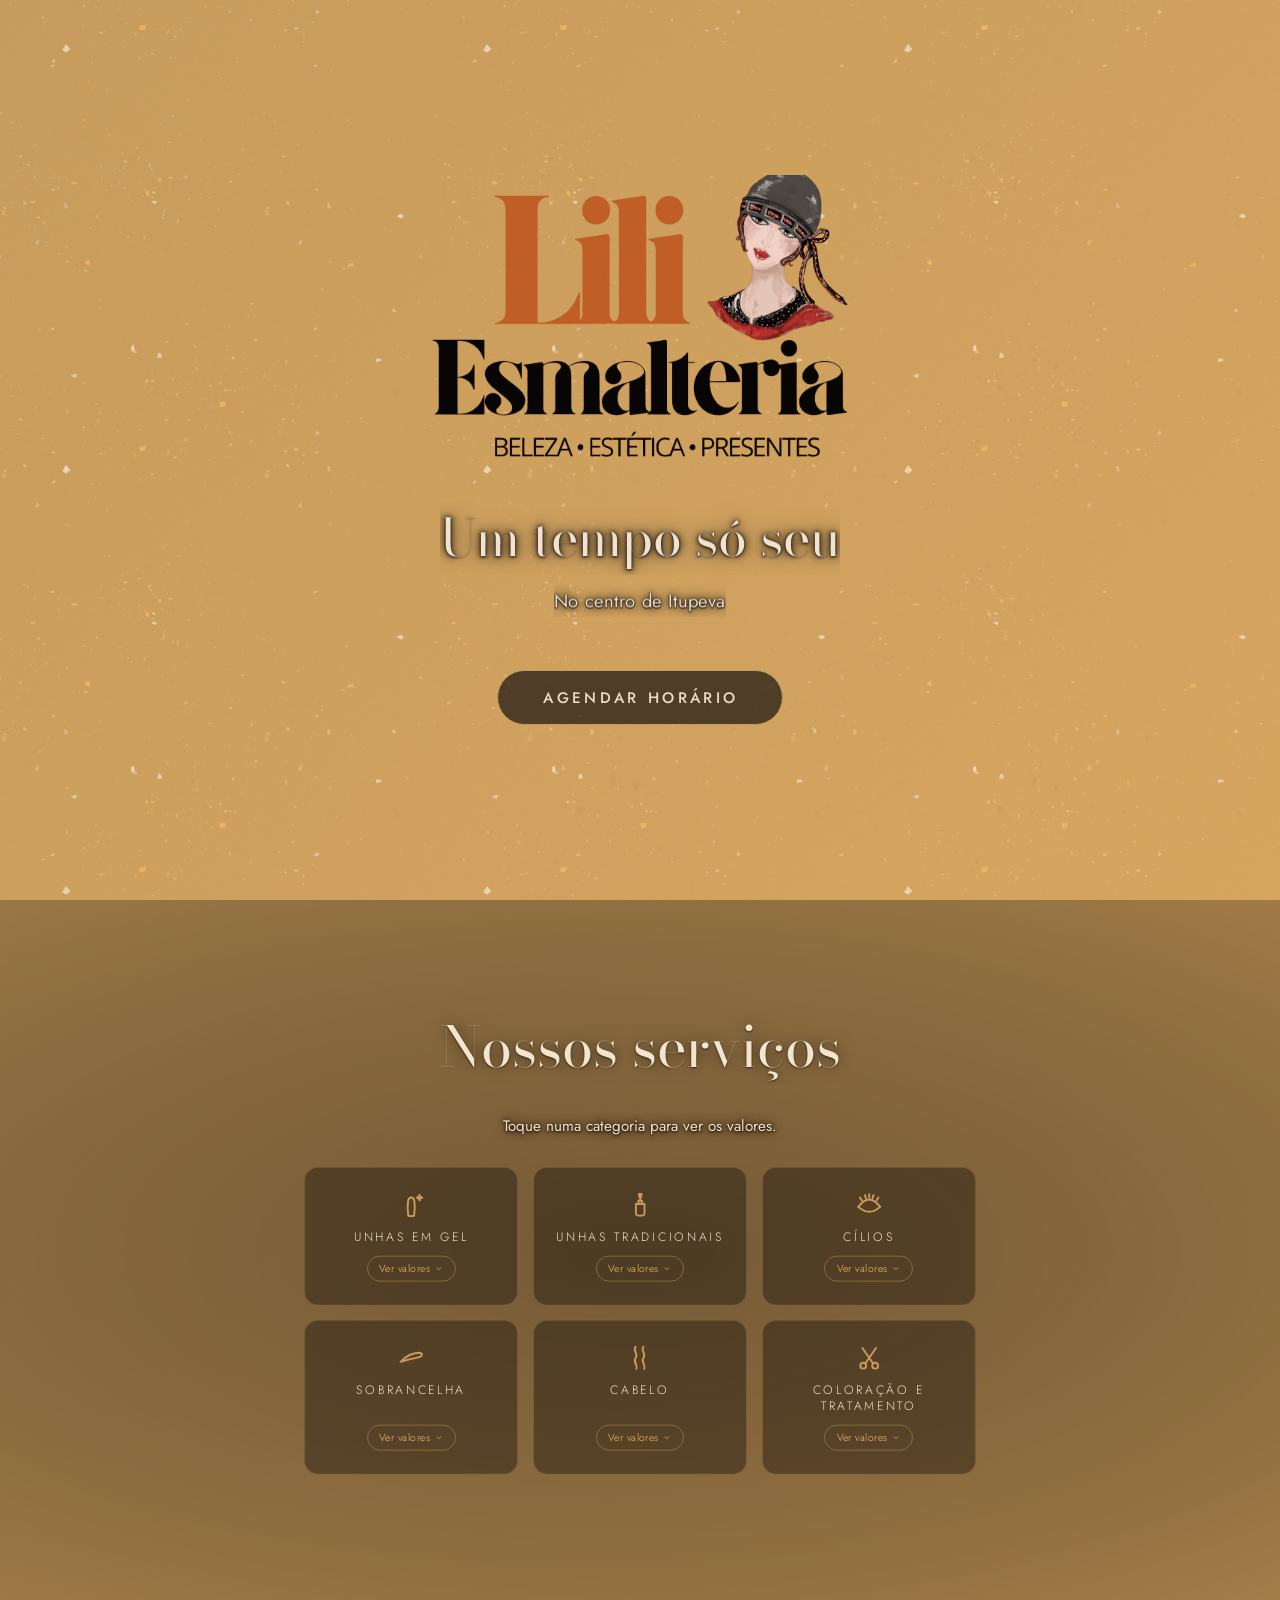
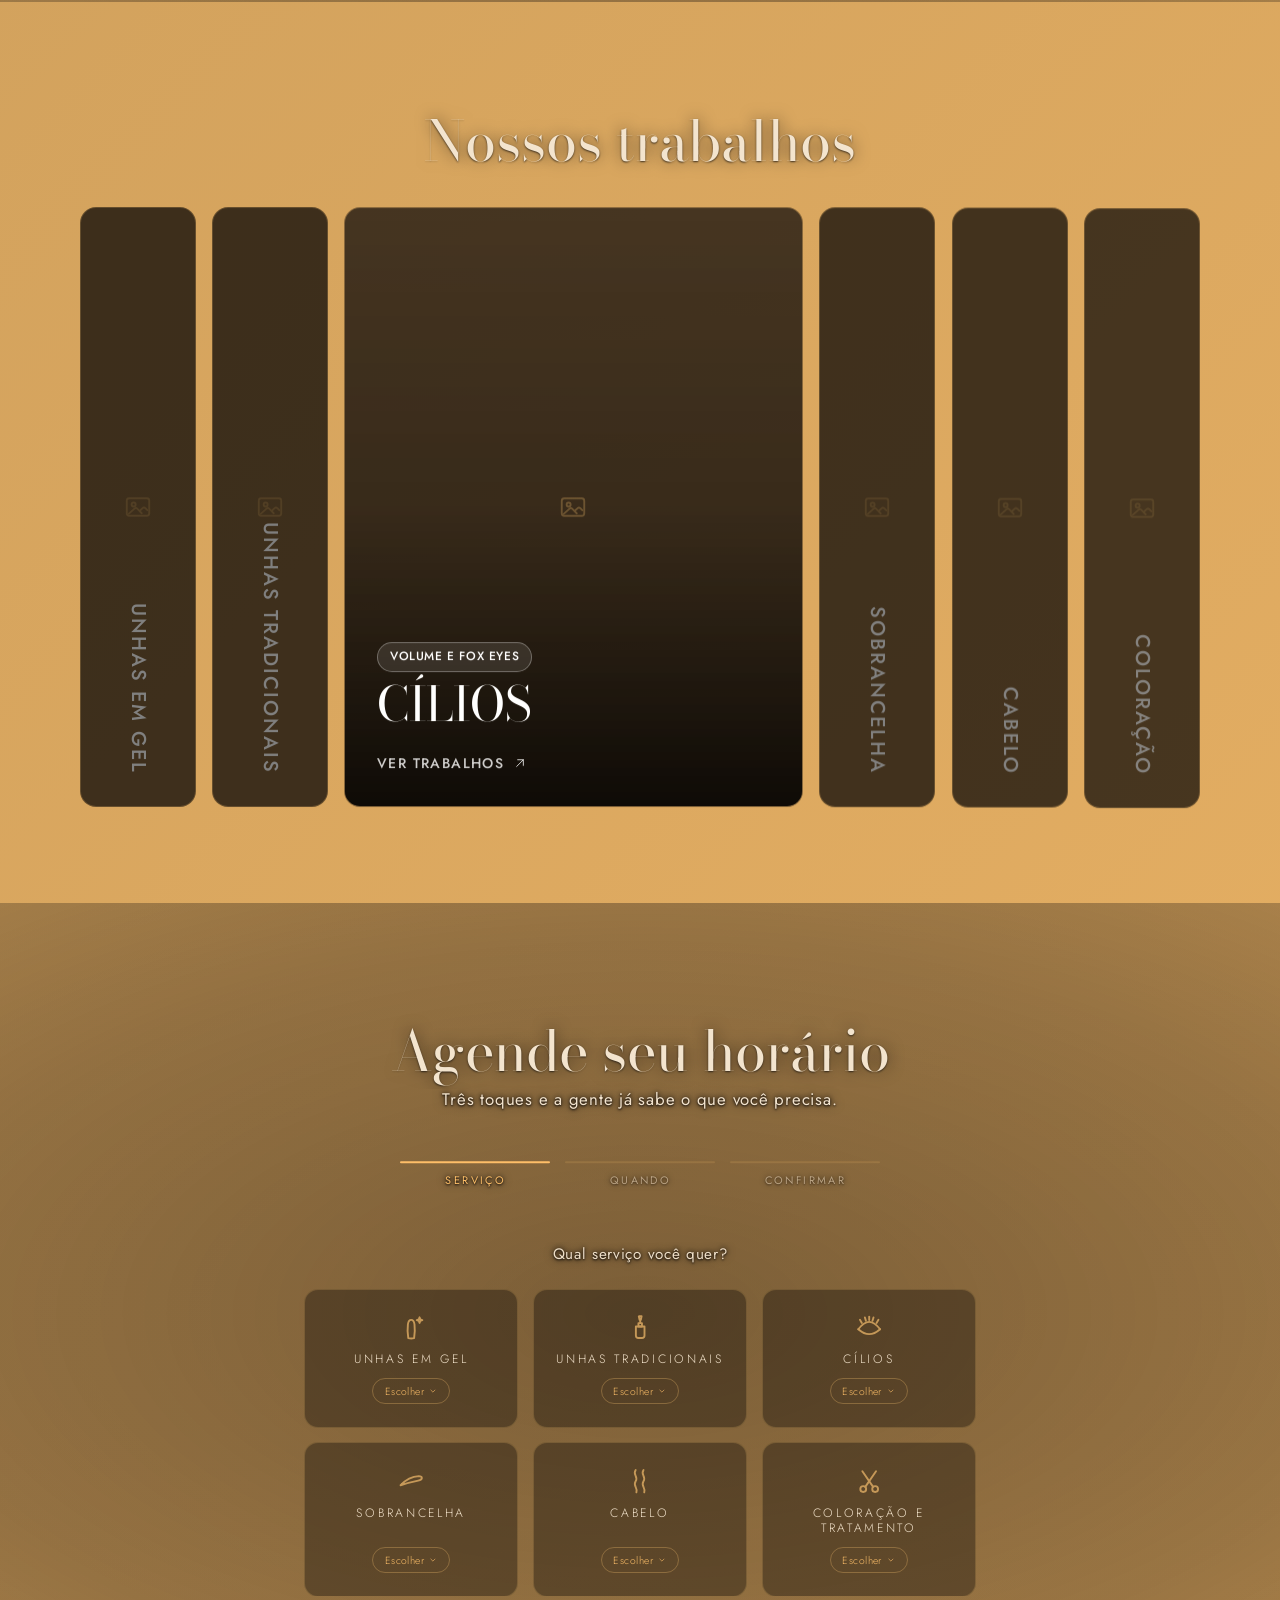
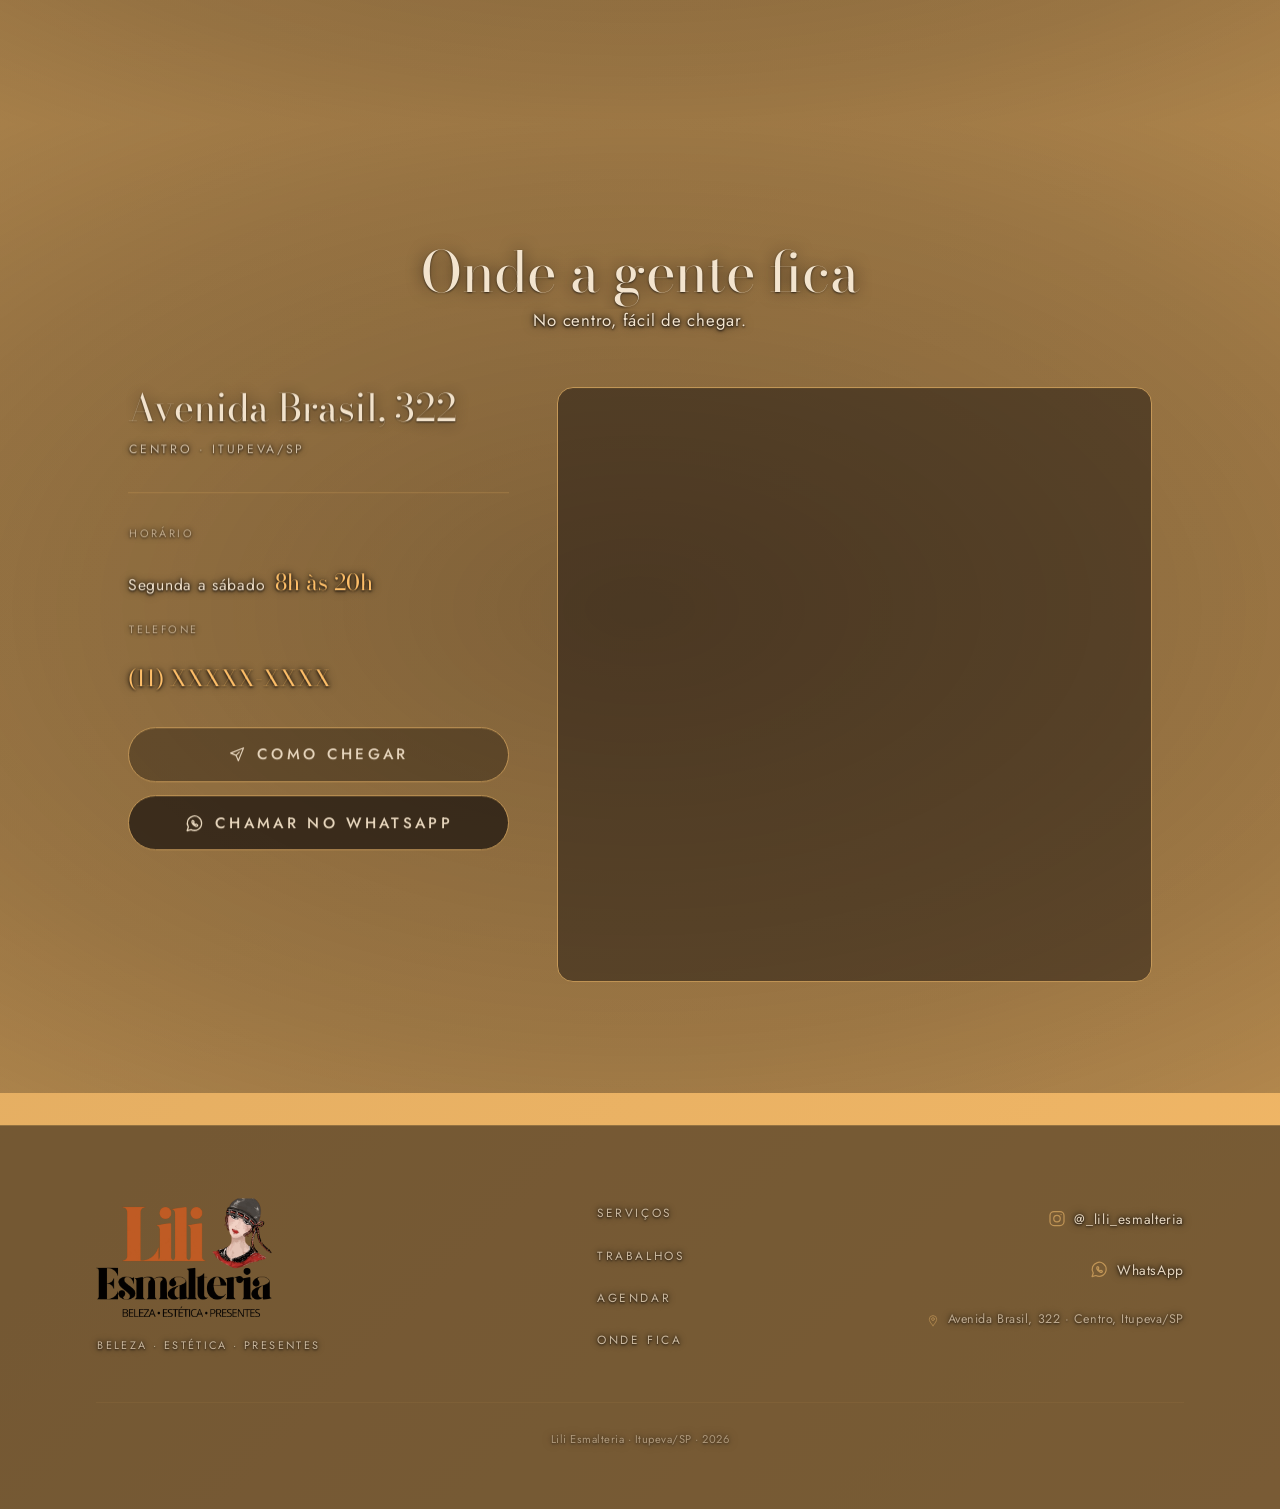
==== commit 76dc8239: "Corta 73% da memória de compositor, que travava no iPad Medida a textura de camada num formato de iP" ====
--- a/index.html
+++ b/index.html
@@ -16,7 +16,7 @@
   <link rel="stylesheet" href="https://fonts.googleapis.com/css2?family=Bodoni+Moda:ital,opsz,wght@0,6..96,400..600;1,6..96,400..500&family=Jost:wght@300;400;500&display=swap">
   <!-- ?v= é cache-busting manual: incrementar a cada mudança no CSS, senão o
        navegador serve a folha antiga por horas depois do deploy -->
-  <link rel="stylesheet" href="assets/css/style.css?v=33">
+  <link rel="stylesheet" href="assets/css/style.css?v=34">
 
   <link rel="icon" href="data:image/svg+xml,<svg xmlns='http://www.w3.org/2000/svg' viewBox='0 0 32 32'><rect width='32' height='32' rx='6' fill='%2316110E'/><text x='16' y='24' font-family='Georgia,serif' font-style='italic' font-size='21' fill='%23FFC06A' text-anchor='middle'>L</text></svg>">
 </head>
@@ -546,7 +546,7 @@
   <script src="assets/js/ScrollTrigger.min.js" defer></script>
   <script src="assets/js/abertura.js?v=4" defer></script>
   <script src="assets/js/servicos.js?v=7" defer></script>
-  <script src="assets/js/glitter.js?v=7" defer></script>
+  <script src="assets/js/glitter.js?v=8" defer></script>
   <script src="assets/js/galeria.js?v=2" defer></script>
   <script src="assets/js/agendamento.js?v=4" defer></script>
   <script src="assets/js/fluidez.js?v=2" defer></script>
--- a/assets/css/style.css
+++ b/assets/css/style.css
@@ -116,6 +116,16 @@
   opacity: 0.05;
   background-image: url("data:image/svg+xml,%3Csvg xmlns='http://www.w3.org/2000/svg' width='180' height='180'%3E%3Cfilter id='g'%3E%3CfeTurbulence type='fractalNoise' baseFrequency='0.85' numOctaves='3' stitchTiles='stitch'/%3E%3CfeColorMatrix type='saturate' values='0'/%3E%3C/filter%3E%3Crect width='180' height='180' filter='url(%23g)'/%3E%3C/svg%3E");
   background-size: 180px 180px;
+}
+
+/* No toque, o grão sai. Medido, ele muda 5,87% dos pixels com diferença
+   máxima de 10 níveis em 255 — quase invisível. Em troca, é uma camada
+   fixa cobrindo a tela inteira POR CIMA de todo o conteúdo, e o degradê
+   por baixo dela muda a cada quadro: o grão é reaplicado sobre a tela
+   inteira junto. No computador sobra fôlego para pagar por isso; no
+   celular e no iPad, não. */
+@media (pointer: coarse) {
+  body::after { display: none; }
 }
 
 /* =========================================================
@@ -594,10 +604,14 @@
 /* --- Entrada da seção: máscara própria, independente da abertura ------
    A .revela da abertura é liberada pela trava daquela timeline; usar a
    mesma classe aqui faria estes blocos aparecerem antes do scroll. */
+/* Sem will-change aqui. Estas classes valem desde o carregamento, em
+   todas as seções ao mesmo tempo — e o will-change promovia cada bloco a
+   camada composta antes de qualquer coisa animar. Medido, eram ~40 MB de
+   textura reservados para conteúdo parado. O ganho seria de uma animação
+   só, de 1,1s, que o navegador promove sozinho enquanto dura. */
 .js .revela-adiada {
   display: block;
   transform: translate3d(0, 110%, 0);
-  will-change: transform;
 }
 
 /* A grade precisa vencer o display: block da regra de reveal acima —
@@ -611,23 +625,21 @@
 .js .entra-adiada {
   opacity: 0;
   transform: translate3d(0, 26px, 0);
-  will-change: transform, opacity;
 }
 
 .js .servicos--revelada .revela-adiada,
 .js .galeria--revelada .revela-adiada,
-.js .agendamento--revelada .revela-adiada { transform: none; will-change: auto; }
+.js .agendamento--revelada .revela-adiada { transform: none; }
 
 .js .galeria--revelada .entra-adiada,
 .js .agendamento--revelada .entra-adiada {
   opacity: 1;
   transform: none;
-  will-change: auto;
 }
 
 @media (prefers-reduced-motion: reduce) {
-  .js .revela-adiada { transform: none; will-change: auto; }
-  .js .entra-adiada { opacity: 1; transform: none; will-change: auto; }
+  .js .revela-adiada { transform: none; }
+  .js .entra-adiada { opacity: 1; transform: none; }
   .cartao, .cartao__icone, .cartao__acao, .cartao__seta { transition: none; }
 }
 
@@ -649,15 +661,20 @@
    transbordam para o deslocamento nunca esvaziar topo ou rodapé. */
 .glitter__camada {
   position: absolute;
-  /* Sobra nos dois eixos, e não só na vertical: no pico de um gesto
-     rápido a camada da frente chega a 27% da altura da tela e ainda
-     deriva até 40px de lado. Sem os -72px horizontais, a onda lateral
-     descobriria a borda esquerda ou direita. Medido nos três formatos —
-     retrato, retrato alto e celular deitado —, a borda mais próxima
-     ainda fica 24px fora da tela no pico. */
-  inset: -34vh -72px;
+  /* Sobra fixa em px, e não em vh. Em vh, uma tela grande — iPad — pedia
+     uma camada proporcionalmente maior, e o tamanho da camada é o que
+     custa memória no compositor: eram 22 MB por camada num iPad a 2x. O
+     pico do deslocamento agora está travado em 195px, então 215px de
+     sobra vertical bastam em qualquer aparelho, e 80px na horizontal
+     cobrem a onda lateral de 40px. */
+  inset: -215px -80px;
   will-change: transform;
 }
+
+/* A camada das centelhas não precisa ser promovida: cada centelha já é
+   uma camada própria, minúscula. Promover o contêiner reservava a
+   textura da tela inteira para segurar 24 pontinhos. */
+.glitter__camada--centelhas { will-change: auto; }
 
 /* As poucas que pegam a luz. Cada uma é um caco vetorial próprio, pelo
    mesmo motivo da textura: forma torta e borda nítida em qualquer tela. */
@@ -746,6 +763,11 @@
   background-color: rgba(22, 17, 14, 0.55);
   cursor: pointer;
   filter: brightness(0.5);      /* brightness-50 */
+  /* A transição de flex é layout — é o único lugar do site que anima
+     layout, e ficou assim de propósito, porque o porte é fiel. O contain
+     prende o recálculo dentro do painel: o texto e a foto lá dentro não
+     mudam de largura quando só a altura do painel muda. */
+  contain: layout paint;
   transition: flex 700ms cubic-bezier(0.25, 1, 0.5, 1),
               filter 700ms cubic-bezier(0.25, 1, 0.5, 1);
 }
@@ -855,8 +877,10 @@
   border-radius: 999px;
   border: 1px solid rgba(255, 255, 255, 0.3);
   background-color: rgba(255, 255, 255, 0.1);
-  -webkit-backdrop-filter: blur(12px);
-          backdrop-filter: blur(12px);
+  /* Sem backdrop-filter, ao contrário do componente de referência, que
+     pedia backdrop-blur-md. São seis pílulas sobre foto e véu, e no
+     Safari cada uma custa uma fotografia do fundo por quadro. Pelo que
+     entrega numa pílula deste tamanho, não paga. */
   font-family: var(--fonte-corpo);
   font-weight: var(--peso-medio);
   font-size: 10px;
@@ -1886,13 +1910,12 @@
 }
 
 .js .onde--revelada .revela-adiada,
-.js .rodape--revelada .revela-adiada { transform: none; will-change: auto; }
+.js .rodape--revelada .revela-adiada { transform: none; }
 
 .js .onde--revelada .entra-adiada,
 .js .rodape--revelada .entra-adiada {
   opacity: 1;
   transform: none;
-  will-change: auto;
 }
 
 @media (prefers-reduced-motion: reduce) {
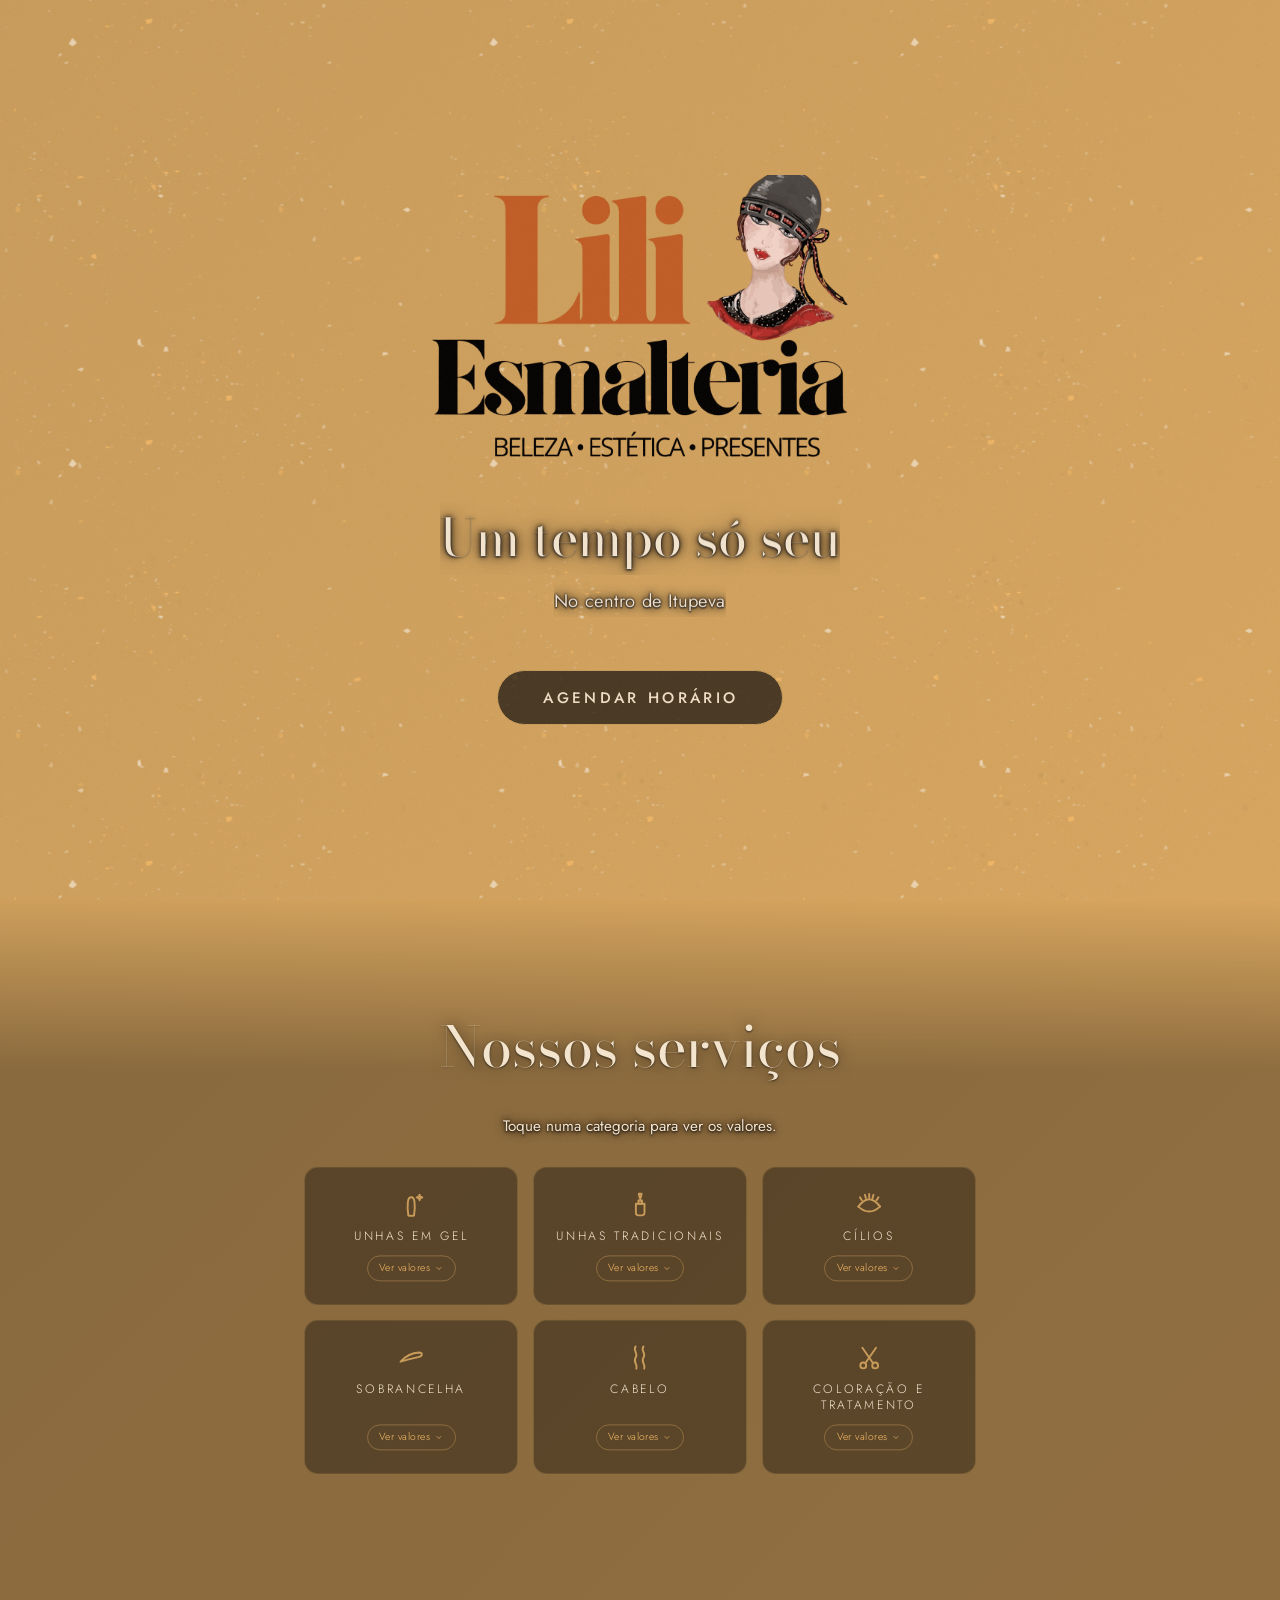
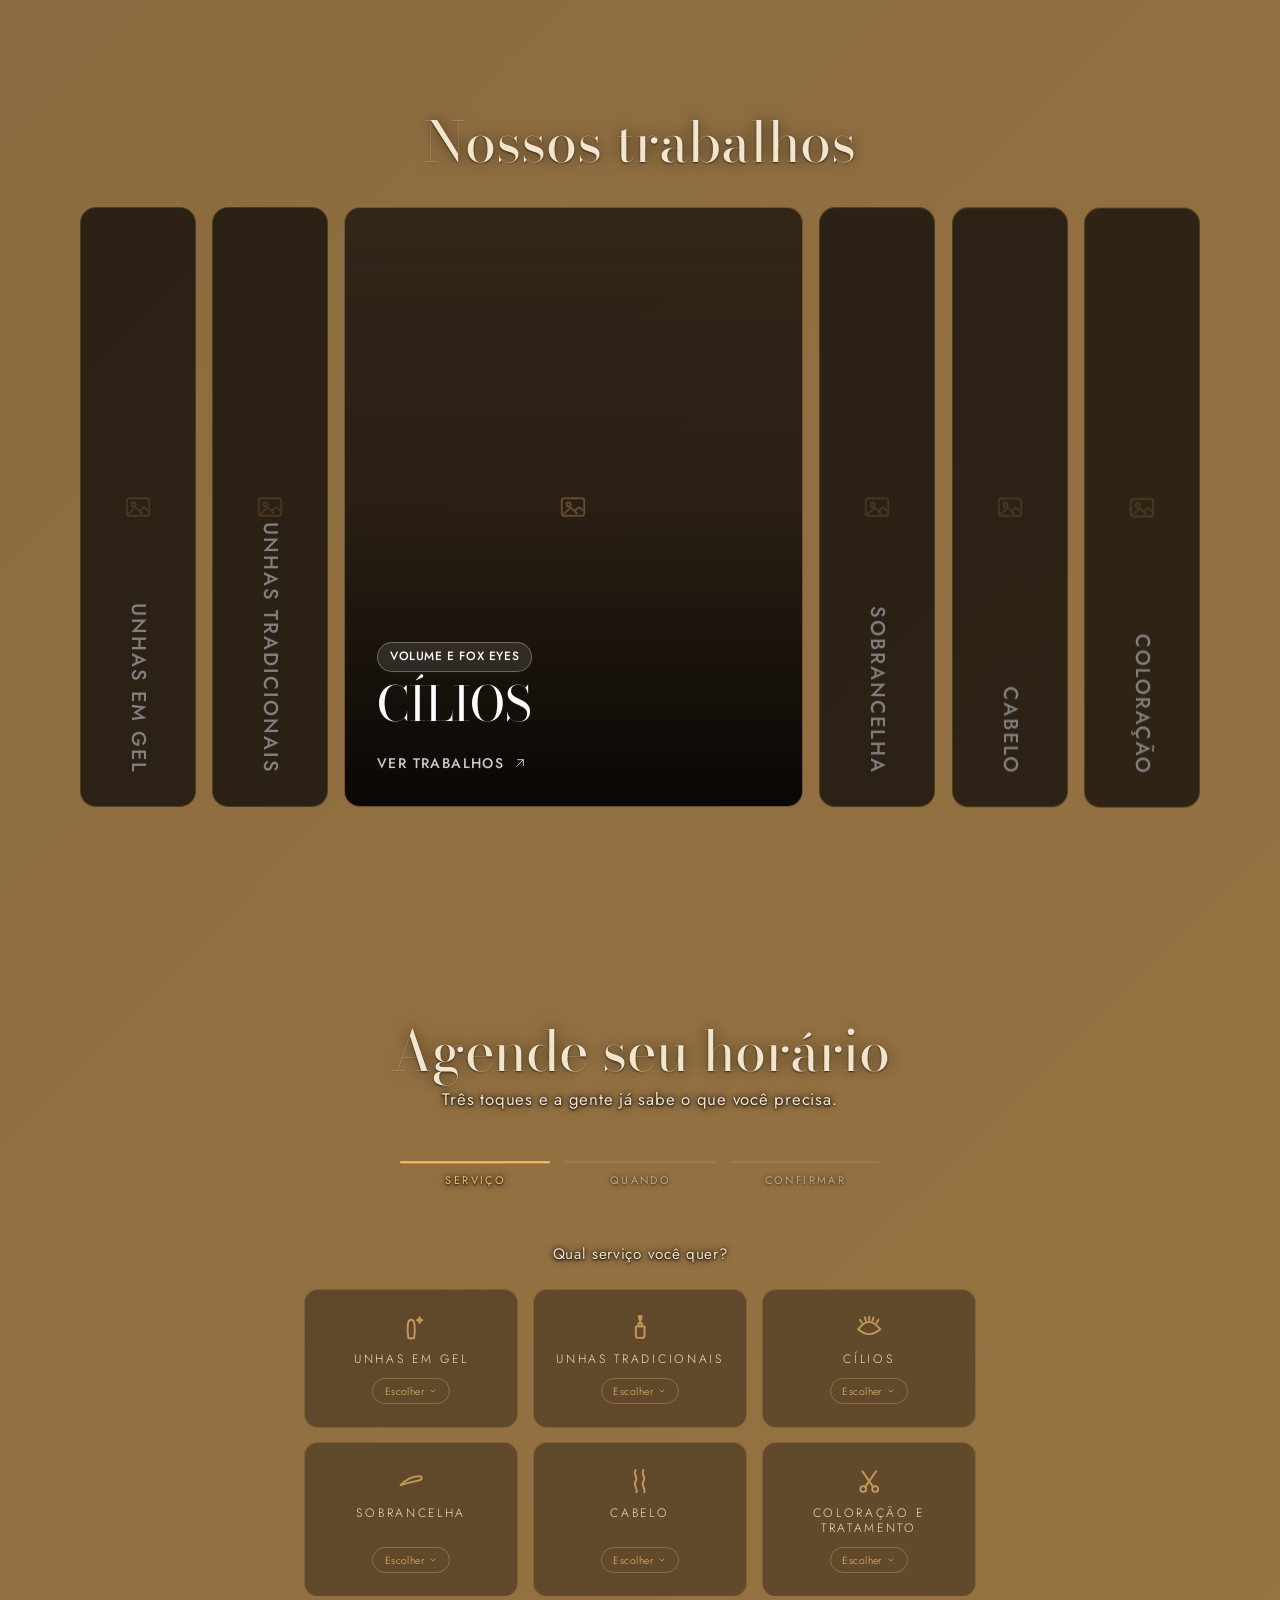
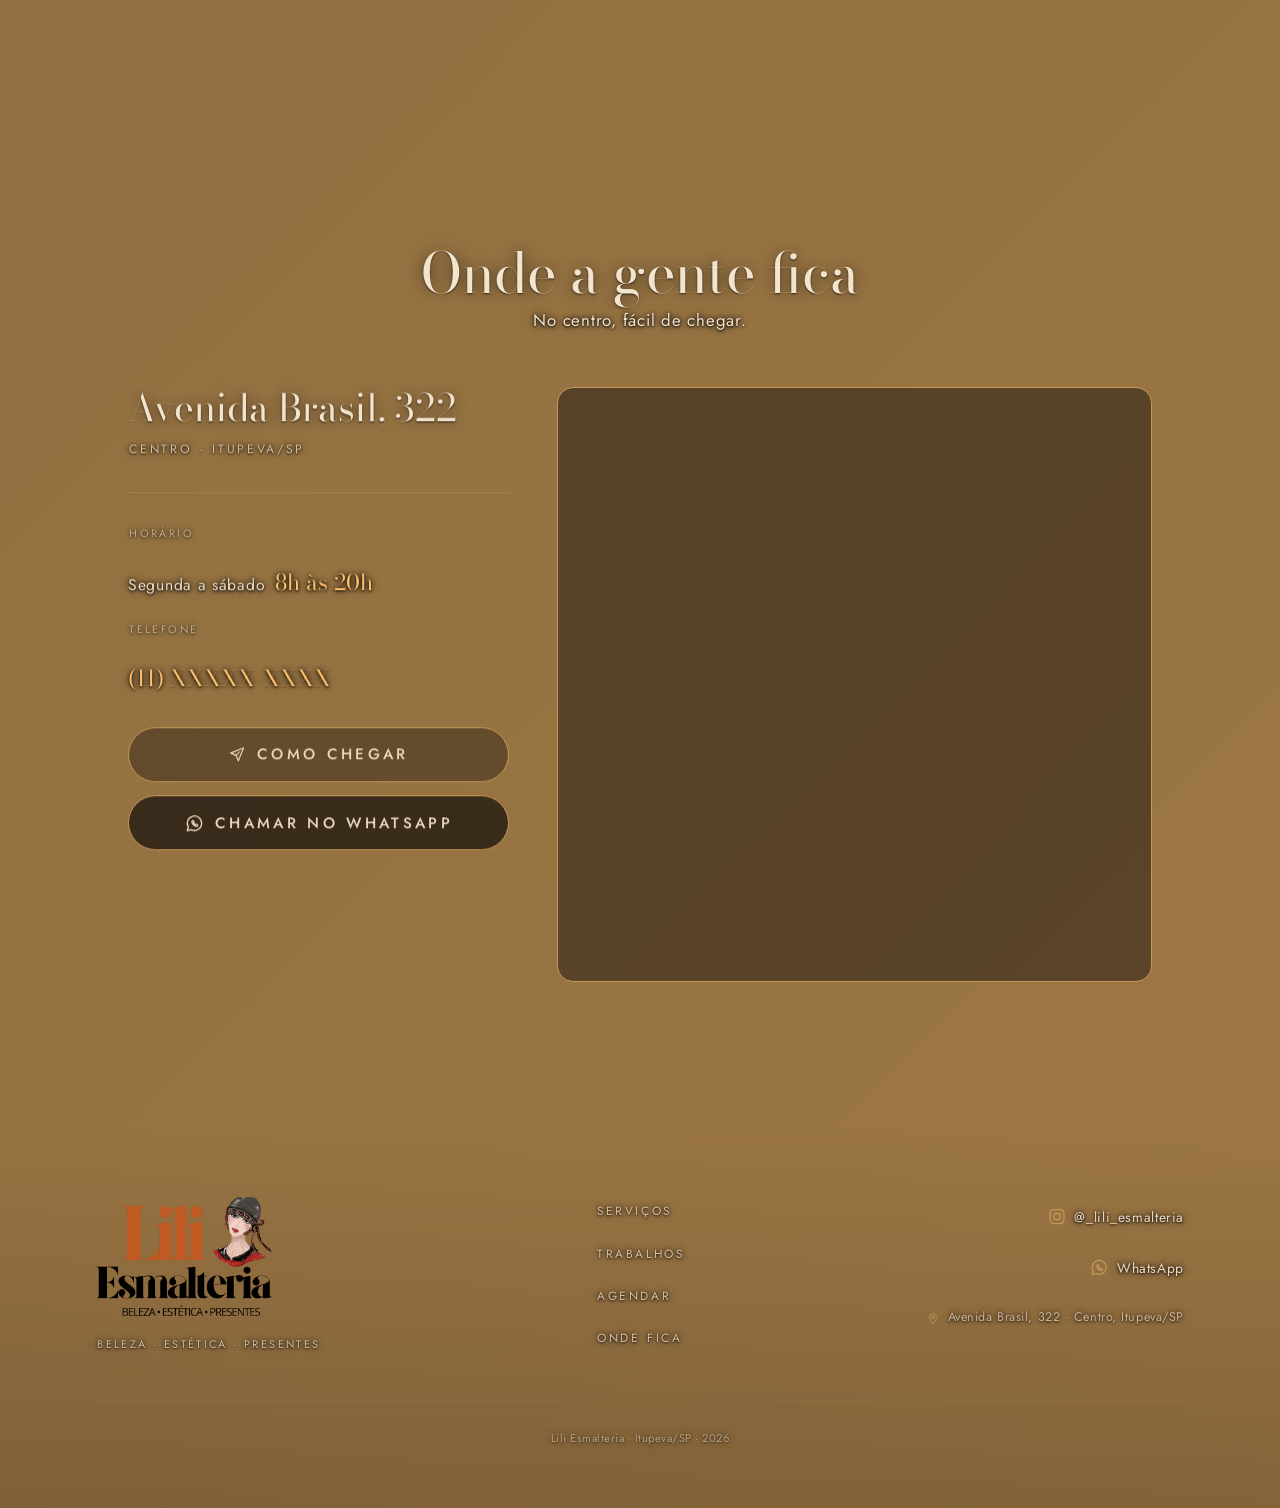
==== commit 23134bfa: "Troca os véus por seção por um véu contínuo A "linha azulada" separando as seções não era uma linha " ====
--- a/index.html
+++ b/index.html
@@ -16,7 +16,7 @@
   <link rel="stylesheet" href="https://fonts.googleapis.com/css2?family=Bodoni+Moda:ital,opsz,wght@0,6..96,400..600;1,6..96,400..500&family=Jost:wght@300;400;500&display=swap">
   <!-- ?v= é cache-busting manual: incrementar a cada mudança no CSS, senão o
        navegador serve a folha antiga por horas depois do deploy -->
-  <link rel="stylesheet" href="assets/css/style.css?v=34">
+  <link rel="stylesheet" href="assets/css/style.css?v=35">
 
   <link rel="icon" href="data:image/svg+xml,<svg xmlns='http://www.w3.org/2000/svg' viewBox='0 0 32 32'><rect width='32' height='32' rx='6' fill='%2316110E'/><text x='16' y='24' font-family='Georgia,serif' font-style='italic' font-size='21' fill='%23FFC06A' text-anchor='middle'>L</text></svg>">
 </head>
@@ -51,496 +51,502 @@
     <a class="botao" href="#agendar">Agendar horário</a>
   </main>
 
-  <section class="servicos" id="servicos" aria-labelledby="servicos-titulo">
-    <h2 class="servicos__titulo" id="servicos-titulo">
-      <span class="mascara"><span class="revela-adiada">Nossos serviços</span></span>
-    </h2>
-    <p class="servicos__instrucao">Toque numa categoria para ver os valores.</p>
-    <div class="mascara">
-      <div class="cartoes revela-adiada">
-        <button class="cartao" type="button" id="cartao-gel" aria-expanded="false" aria-controls="painel-gel">
-          <svg class="cartao__icone" viewBox="0 0 24 24" aria-hidden="true" focusable="false" fill="none" stroke="currentColor" stroke-width="1.5" stroke-linecap="round" stroke-linejoin="round"><path d="M9.7 20.6c-.5-3.6-.8-7.2-.3-10.8.3-2.3 1.2-3.6 2.6-3.6s2.3 1.3 2.6 3.6c.5 3.6.2 7.2-.3 10.8-1.5.4-3.1.4-4.6 0Z"/><path d="M18.6 4.2l.6 1.6 1.6.6-1.6.6-.6 1.6-.6-1.6-1.6-.6 1.6-.6.6-1.6Z"/></svg>
-          <span class="cartao__nome">Unhas em Gel</span>
-          <span class="cartao__acao"><span class="cartao__acao-texto">Ver valores</span><svg class="cartao__seta" viewBox="0 0 24 24" aria-hidden="true" focusable="false" fill="none" stroke="currentColor" stroke-width="1.5" stroke-linecap="round" stroke-linejoin="round"><path d="m7 10 5 5 5-5"/></svg></span>
-        </button>
-        <button class="cartao" type="button" id="cartao-tradicional" aria-expanded="false" aria-controls="painel-tradicional">
-          <svg class="cartao__icone" viewBox="0 0 24 24" aria-hidden="true" focusable="false" fill="none" stroke="currentColor" stroke-width="1.5" stroke-linecap="round" stroke-linejoin="round"><path d="M8.6 11.4h6.8v7.1a2 2 0 0 1-2 2h-2.8a2 2 0 0 1-2-2v-7.1Z"/><path d="M10.6 8.8h2.8v2.6h-2.8V8.8Z"/><path d="M12 8.8V6.2"/><path d="M10.9 3.4h2.2l-.6 2.8h-1l-.6-2.8Z"/></svg>
-          <span class="cartao__nome">Unhas Tradicionais</span>
-          <span class="cartao__acao"><span class="cartao__acao-texto">Ver valores</span><svg class="cartao__seta" viewBox="0 0 24 24" aria-hidden="true" focusable="false" fill="none" stroke="currentColor" stroke-width="1.5" stroke-linecap="round" stroke-linejoin="round"><path d="m7 10 5 5 5-5"/></svg></span>
-        </button>
-        <button class="cartao" type="button" id="cartao-cilios" aria-expanded="false" aria-controls="painel-cilios">
-          <svg class="cartao__icone" viewBox="0 0 24 24" aria-hidden="true" focusable="false" fill="none" stroke="currentColor" stroke-width="1.5" stroke-linecap="round" stroke-linejoin="round"><path d="M3.4 13.6c3-3.9 5.9-5.8 8.6-5.8s5.6 1.9 8.6 5.8"/><path d="M3.4 13.6c3 2.6 5.9 3.9 8.6 3.9s5.6-1.3 8.6-3.9"/><path d="M6.2 8.6 4.7 6.2"/><path d="M9.4 6.9 8.6 4.3"/><path d="M12 6.4V3.7"/><path d="M14.6 6.9l.8-2.6"/><path d="M17.8 8.6l1.5-2.4"/></svg>
-          <span class="cartao__nome">Cílios</span>
-          <span class="cartao__acao"><span class="cartao__acao-texto">Ver valores</span><svg class="cartao__seta" viewBox="0 0 24 24" aria-hidden="true" focusable="false" fill="none" stroke="currentColor" stroke-width="1.5" stroke-linecap="round" stroke-linejoin="round"><path d="m7 10 5 5 5-5"/></svg></span>
-        </button>
-        <button class="cartao" type="button" id="cartao-sobrancelha" aria-expanded="false" aria-controls="painel-sobrancelha">
-          <svg class="cartao__icone" viewBox="0 0 24 24" aria-hidden="true" focusable="false" fill="none" stroke="currentColor" stroke-width="1.5" stroke-linecap="round" stroke-linejoin="round"><path d="M3.6 15.2c4.3-4.6 9.1-7 14.4-7.2 1.5 0 2.4.6 2.4 1.5 0 1-1 1.7-2.9 2.1-4.8 1-9.5 2.2-13.9 3.6Z"/></svg>
-          <span class="cartao__nome">Sobrancelha</span>
-          <span class="cartao__acao"><span class="cartao__acao-texto">Ver valores</span><svg class="cartao__seta" viewBox="0 0 24 24" aria-hidden="true" focusable="false" fill="none" stroke="currentColor" stroke-width="1.5" stroke-linecap="round" stroke-linejoin="round"><path d="m7 10 5 5 5-5"/></svg></span>
-        </button>
-        <button class="cartao" type="button" id="cartao-cabelo" aria-expanded="false" aria-controls="painel-cabelo">
-          <svg class="cartao__icone" viewBox="0 0 24 24" aria-hidden="true" focusable="false" fill="none" stroke="currentColor" stroke-width="1.5" stroke-linecap="round" stroke-linejoin="round"><path d="M8.4 3.2c-2.6 3.4 2.4 5.2 0 8.8-2.4 3.6 2 5.2.6 8.8"/><path d="M14.6 3.2c-2.6 3.4 2.4 5.2 0 8.8-2.4 3.6 2 5.2.6 8.8"/></svg>
-          <span class="cartao__nome">Cabelo</span>
-          <span class="cartao__acao"><span class="cartao__acao-texto">Ver valores</span><svg class="cartao__seta" viewBox="0 0 24 24" aria-hidden="true" focusable="false" fill="none" stroke="currentColor" stroke-width="1.5" stroke-linecap="round" stroke-linejoin="round"><path d="m7 10 5 5 5-5"/></svg></span>
-        </button>
-        <button class="cartao" type="button" id="cartao-tesoura" aria-expanded="false" aria-controls="painel-tesoura">
-          <svg class="cartao__icone" viewBox="0 0 24 24" aria-hidden="true" focusable="false" fill="none" stroke="currentColor" stroke-width="1.5" stroke-linecap="round" stroke-linejoin="round"><circle cx="7.3" cy="18.2" r="2.3"/><circle cx="16.7" cy="18.2" r="2.3"/><path d="M8.9 16.5 17.4 4.2"/><path d="M15.1 16.5 6.6 4.2"/></svg>
-          <span class="cartao__nome">Coloração e Tratamento</span>
-          <span class="cartao__acao"><span class="cartao__acao-texto">Ver valores</span><svg class="cartao__seta" viewBox="0 0 24 24" aria-hidden="true" focusable="false" fill="none" stroke="currentColor" stroke-width="1.5" stroke-linecap="round" stroke-linejoin="round"><path d="m7 10 5 5 5-5"/></svg></span>
-        </button>
+  <!-- Um invólucro só para tudo abaixo do hero: o véu de leitura é
+       dele, contínuo de ponta a ponta. Quando cada seção tinha o seu,
+       a emenda entre elas virava um degrau de escuridão — uma linha
+       atravessando a página. -->
+  <div class="continuo">
+    <section class="servicos" id="servicos" aria-labelledby="servicos-titulo">
+      <h2 class="servicos__titulo" id="servicos-titulo">
+        <span class="mascara"><span class="revela-adiada">Nossos serviços</span></span>
+      </h2>
+      <p class="servicos__instrucao">Toque numa categoria para ver os valores.</p>
+      <div class="mascara">
+        <div class="cartoes revela-adiada">
+          <button class="cartao" type="button" id="cartao-gel" aria-expanded="false" aria-controls="painel-gel">
+            <svg class="cartao__icone" viewBox="0 0 24 24" aria-hidden="true" focusable="false" fill="none" stroke="currentColor" stroke-width="1.5" stroke-linecap="round" stroke-linejoin="round"><path d="M9.7 20.6c-.5-3.6-.8-7.2-.3-10.8.3-2.3 1.2-3.6 2.6-3.6s2.3 1.3 2.6 3.6c.5 3.6.2 7.2-.3 10.8-1.5.4-3.1.4-4.6 0Z"/><path d="M18.6 4.2l.6 1.6 1.6.6-1.6.6-.6 1.6-.6-1.6-1.6-.6 1.6-.6.6-1.6Z"/></svg>
+            <span class="cartao__nome">Unhas em Gel</span>
+            <span class="cartao__acao"><span class="cartao__acao-texto">Ver valores</span><svg class="cartao__seta" viewBox="0 0 24 24" aria-hidden="true" focusable="false" fill="none" stroke="currentColor" stroke-width="1.5" stroke-linecap="round" stroke-linejoin="round"><path d="m7 10 5 5 5-5"/></svg></span>
+          </button>
+          <button class="cartao" type="button" id="cartao-tradicional" aria-expanded="false" aria-controls="painel-tradicional">
+            <svg class="cartao__icone" viewBox="0 0 24 24" aria-hidden="true" focusable="false" fill="none" stroke="currentColor" stroke-width="1.5" stroke-linecap="round" stroke-linejoin="round"><path d="M8.6 11.4h6.8v7.1a2 2 0 0 1-2 2h-2.8a2 2 0 0 1-2-2v-7.1Z"/><path d="M10.6 8.8h2.8v2.6h-2.8V8.8Z"/><path d="M12 8.8V6.2"/><path d="M10.9 3.4h2.2l-.6 2.8h-1l-.6-2.8Z"/></svg>
+            <span class="cartao__nome">Unhas Tradicionais</span>
+            <span class="cartao__acao"><span class="cartao__acao-texto">Ver valores</span><svg class="cartao__seta" viewBox="0 0 24 24" aria-hidden="true" focusable="false" fill="none" stroke="currentColor" stroke-width="1.5" stroke-linecap="round" stroke-linejoin="round"><path d="m7 10 5 5 5-5"/></svg></span>
+          </button>
+          <button class="cartao" type="button" id="cartao-cilios" aria-expanded="false" aria-controls="painel-cilios">
+            <svg class="cartao__icone" viewBox="0 0 24 24" aria-hidden="true" focusable="false" fill="none" stroke="currentColor" stroke-width="1.5" stroke-linecap="round" stroke-linejoin="round"><path d="M3.4 13.6c3-3.9 5.9-5.8 8.6-5.8s5.6 1.9 8.6 5.8"/><path d="M3.4 13.6c3 2.6 5.9 3.9 8.6 3.9s5.6-1.3 8.6-3.9"/><path d="M6.2 8.6 4.7 6.2"/><path d="M9.4 6.9 8.6 4.3"/><path d="M12 6.4V3.7"/><path d="M14.6 6.9l.8-2.6"/><path d="M17.8 8.6l1.5-2.4"/></svg>
+            <span class="cartao__nome">Cílios</span>
+            <span class="cartao__acao"><span class="cartao__acao-texto">Ver valores</span><svg class="cartao__seta" viewBox="0 0 24 24" aria-hidden="true" focusable="false" fill="none" stroke="currentColor" stroke-width="1.5" stroke-linecap="round" stroke-linejoin="round"><path d="m7 10 5 5 5-5"/></svg></span>
+          </button>
+          <button class="cartao" type="button" id="cartao-sobrancelha" aria-expanded="false" aria-controls="painel-sobrancelha">
+            <svg class="cartao__icone" viewBox="0 0 24 24" aria-hidden="true" focusable="false" fill="none" stroke="currentColor" stroke-width="1.5" stroke-linecap="round" stroke-linejoin="round"><path d="M3.6 15.2c4.3-4.6 9.1-7 14.4-7.2 1.5 0 2.4.6 2.4 1.5 0 1-1 1.7-2.9 2.1-4.8 1-9.5 2.2-13.9 3.6Z"/></svg>
+            <span class="cartao__nome">Sobrancelha</span>
+            <span class="cartao__acao"><span class="cartao__acao-texto">Ver valores</span><svg class="cartao__seta" viewBox="0 0 24 24" aria-hidden="true" focusable="false" fill="none" stroke="currentColor" stroke-width="1.5" stroke-linecap="round" stroke-linejoin="round"><path d="m7 10 5 5 5-5"/></svg></span>
+          </button>
+          <button class="cartao" type="button" id="cartao-cabelo" aria-expanded="false" aria-controls="painel-cabelo">
+            <svg class="cartao__icone" viewBox="0 0 24 24" aria-hidden="true" focusable="false" fill="none" stroke="currentColor" stroke-width="1.5" stroke-linecap="round" stroke-linejoin="round"><path d="M8.4 3.2c-2.6 3.4 2.4 5.2 0 8.8-2.4 3.6 2 5.2.6 8.8"/><path d="M14.6 3.2c-2.6 3.4 2.4 5.2 0 8.8-2.4 3.6 2 5.2.6 8.8"/></svg>
+            <span class="cartao__nome">Cabelo</span>
+            <span class="cartao__acao"><span class="cartao__acao-texto">Ver valores</span><svg class="cartao__seta" viewBox="0 0 24 24" aria-hidden="true" focusable="false" fill="none" stroke="currentColor" stroke-width="1.5" stroke-linecap="round" stroke-linejoin="round"><path d="m7 10 5 5 5-5"/></svg></span>
+          </button>
+          <button class="cartao" type="button" id="cartao-tesoura" aria-expanded="false" aria-controls="painel-tesoura">
+            <svg class="cartao__icone" viewBox="0 0 24 24" aria-hidden="true" focusable="false" fill="none" stroke="currentColor" stroke-width="1.5" stroke-linecap="round" stroke-linejoin="round"><circle cx="7.3" cy="18.2" r="2.3"/><circle cx="16.7" cy="18.2" r="2.3"/><path d="M8.9 16.5 17.4 4.2"/><path d="M15.1 16.5 6.6 4.2"/></svg>
+            <span class="cartao__nome">Coloração e Tratamento</span>
+            <span class="cartao__acao"><span class="cartao__acao-texto">Ver valores</span><svg class="cartao__seta" viewBox="0 0 24 24" aria-hidden="true" focusable="false" fill="none" stroke="currentColor" stroke-width="1.5" stroke-linecap="round" stroke-linejoin="round"><path d="m7 10 5 5 5-5"/></svg></span>
+          </button>
+        </div>
       </div>
-    </div>
-    <div class="servicos__paineis">
-      <div class="painel" id="painel-gel" role="region" aria-labelledby="cartao-gel" hidden>
-        <ul class="preco">
-          <li class="preco__linha"><span class="preco__nome">Alongamento molde F1</span><span class="preco__filete" aria-hidden="true"></span><span class="preco__valor"><span class="preco__moeda">R$</span><span class="preco__numero">130</span></span></li>
-          <li class="preco__linha"><span class="preco__nome">Blindagem + esmaltação em gel <span class="preco__nota">(mão)</span></span><span class="preco__filete" aria-hidden="true"></span><span class="preco__valor"><span class="preco__moeda">R$</span><span class="preco__numero">85</span></span></li>
-          <li class="preco__linha"><span class="preco__nome">Blindagem + esmaltação em gel <span class="preco__nota">(pé)</span></span><span class="preco__filete" aria-hidden="true"></span><span class="preco__valor"><span class="preco__moeda">R$</span><span class="preco__numero">85</span></span></li>
-          <li class="preco__linha"><span class="preco__nome">Pé + mão em gel</span><span class="preco__filete" aria-hidden="true"></span><span class="preco__valor"><span class="preco__moeda">R$</span><span class="preco__numero">155</span></span></li>
-          <li class="preco__linha"><span class="preco__nome">Manutenção até 30 dias</span><span class="preco__filete" aria-hidden="true"></span><span class="preco__valor"><span class="preco__moeda">R$</span><span class="preco__numero">90</span></span></li>
-          <li class="preco__linha"><span class="preco__nome">Manutenção após 30 dias</span><span class="preco__filete" aria-hidden="true"></span><span class="preco__valor"><span class="preco__moeda">R$</span><span class="preco__numero">100</span></span></li>
-          <li class="preco__linha"><span class="preco__nome">Remoção</span><span class="preco__filete" aria-hidden="true"></span><span class="preco__valor"><span class="preco__moeda">R$</span><span class="preco__numero">50</span></span></li>
-        </ul>
+      <div class="servicos__paineis">
+        <div class="painel" id="painel-gel" role="region" aria-labelledby="cartao-gel" hidden>
+          <ul class="preco">
+            <li class="preco__linha"><span class="preco__nome">Alongamento molde F1</span><span class="preco__filete" aria-hidden="true"></span><span class="preco__valor"><span class="preco__moeda">R$</span><span class="preco__numero">130</span></span></li>
+            <li class="preco__linha"><span class="preco__nome">Blindagem + esmaltação em gel <span class="preco__nota">(mão)</span></span><span class="preco__filete" aria-hidden="true"></span><span class="preco__valor"><span class="preco__moeda">R$</span><span class="preco__numero">85</span></span></li>
+            <li class="preco__linha"><span class="preco__nome">Blindagem + esmaltação em gel <span class="preco__nota">(pé)</span></span><span class="preco__filete" aria-hidden="true"></span><span class="preco__valor"><span class="preco__moeda">R$</span><span class="preco__numero">85</span></span></li>
+            <li class="preco__linha"><span class="preco__nome">Pé + mão em gel</span><span class="preco__filete" aria-hidden="true"></span><span class="preco__valor"><span class="preco__moeda">R$</span><span class="preco__numero">155</span></span></li>
+            <li class="preco__linha"><span class="preco__nome">Manutenção até 30 dias</span><span class="preco__filete" aria-hidden="true"></span><span class="preco__valor"><span class="preco__moeda">R$</span><span class="preco__numero">90</span></span></li>
+            <li class="preco__linha"><span class="preco__nome">Manutenção após 30 dias</span><span class="preco__filete" aria-hidden="true"></span><span class="preco__valor"><span class="preco__moeda">R$</span><span class="preco__numero">100</span></span></li>
+            <li class="preco__linha"><span class="preco__nome">Remoção</span><span class="preco__filete" aria-hidden="true"></span><span class="preco__valor"><span class="preco__moeda">R$</span><span class="preco__numero">50</span></span></li>
+          </ul>
+        </div>
+        <div class="painel" id="painel-tradicional" role="region" aria-labelledby="cartao-tradicional" hidden>
+          <ul class="preco">
+            <li class="preco__linha"><span class="preco__nome">Mão</span><span class="preco__filete" aria-hidden="true"></span><span class="preco__valor"><span class="preco__moeda">R$</span><span class="preco__numero">45</span></span></li>
+            <li class="preco__linha"><span class="preco__nome">Pé</span><span class="preco__filete" aria-hidden="true"></span><span class="preco__valor"><span class="preco__moeda">R$</span><span class="preco__numero">45</span></span></li>
+            <li class="preco__linha"><span class="preco__nome">Mão + pé</span><span class="preco__filete" aria-hidden="true"></span><span class="preco__valor"><span class="preco__moeda">R$</span><span class="preco__numero">80</span></span></li>
+            <li class="preco__linha"><span class="preco__nome">Remoção + tratamento</span><span class="preco__filete" aria-hidden="true"></span><span class="preco__valor"><span class="preco__moeda">R$</span><span class="preco__numero">80</span></span></li>
+            <li class="preco__linha"><span class="preco__nome">Tratamento</span><span class="preco__filete" aria-hidden="true"></span><span class="preco__valor"><span class="preco__moeda">R$</span><span class="preco__numero">65</span></span></li>
+          </ul>
+        </div>
+        <div class="painel" id="painel-cilios" role="region" aria-labelledby="cartao-cilios" hidden>
+          <ul class="preco">
+            <li class="preco__linha"><span class="preco__nome">Volume brasileiro</span><span class="preco__filete" aria-hidden="true"></span><span class="preco__valor"><span class="preco__moeda">R$</span><span class="preco__numero">150</span></span></li>
+            <li class="preco__linha"><span class="preco__nome">Volume egípcio</span><span class="preco__filete" aria-hidden="true"></span><span class="preco__valor"><span class="preco__moeda">R$</span><span class="preco__numero">140</span></span></li>
+            <li class="preco__linha"><span class="preco__nome">Volume híbrido</span><span class="preco__filete" aria-hidden="true"></span><span class="preco__valor"><span class="preco__moeda">R$</span><span class="preco__numero">150</span></span></li>
+            <li class="preco__linha"><span class="preco__nome">Fox eyes</span><span class="preco__filete" aria-hidden="true"></span><span class="preco__valor"><span class="preco__moeda">R$</span><span class="preco__numero">150</span></span></li>
+            <li class="preco__linha"><span class="preco__nome">Boneca</span><span class="preco__filete" aria-hidden="true"></span><span class="preco__valor"><span class="preco__moeda">R$</span><span class="preco__numero">140</span></span></li>
+            <li class="preco__linha"><span class="preco__nome">Manutenção</span><span class="preco__filete" aria-hidden="true"></span><span class="preco__valor"><span class="preco__moeda">R$</span><span class="preco__numero">100</span></span></li>
+          </ul>
+        </div>
+        <div class="painel" id="painel-sobrancelha" role="region" aria-labelledby="cartao-sobrancelha" hidden>
+          <ul class="preco">
+            <li class="preco__linha"><span class="preco__nome">Design simples</span><span class="preco__filete" aria-hidden="true"></span><span class="preco__valor"><span class="preco__moeda">R$</span><span class="preco__numero">45</span></span></li>
+            <li class="preco__linha"><span class="preco__nome">Design com henna</span><span class="preco__filete" aria-hidden="true"></span><span class="preco__valor"><span class="preco__moeda">R$</span><span class="preco__numero">55</span></span></li>
+          </ul>
+        </div>
+        <div class="painel" id="painel-cabelo" role="region" aria-labelledby="cartao-cabelo" hidden>
+          <ul class="preco">
+            <li class="preco__linha"><span class="preco__nome">Escova</span><span class="preco__filete" aria-hidden="true"></span><span class="preco__valor"><span class="preco__moeda">R$</span><span class="preco__numero">60</span></span></li>
+            <li class="preco__linha"><span class="preco__nome">Escova + hidratação</span><span class="preco__filete" aria-hidden="true"></span><span class="preco__valor"><span class="preco__moeda">R$</span><span class="preco__numero">65</span></span></li>
+            <li class="preco__linha"><span class="preco__nome">Escova + hidratação + acidificação</span><span class="preco__filete" aria-hidden="true"></span><span class="preco__valor"><span class="preco__moeda">R$</span><span class="preco__numero">80</span></span></li>
+            <li class="preco__linha"><span class="preco__nome">Escova + hidratação + prancha</span><span class="preco__filete" aria-hidden="true"></span><span class="preco__valor"><span class="preco__moeda">R$</span><span class="preco__numero">80</span></span></li>
+            <li class="preco__linha"><span class="preco__nome">Definição de cachos</span><span class="preco__filete" aria-hidden="true"></span><span class="preco__valor"><span class="preco__moeda">R$</span><span class="preco__numero">60</span></span></li>
+          </ul>
+        </div>
+        <div class="painel" id="painel-tesoura" role="region" aria-labelledby="cartao-tesoura" hidden>
+          <ul class="preco">
+            <li class="preco__linha"><span class="preco__nome">Retoque de raiz</span><span class="preco__filete" aria-hidden="true"></span><span class="preco__valor"><span class="preco__moeda">R$</span><span class="preco__numero">60</span></span></li>
+            <li class="preco__linha"><span class="preco__nome">Coloração profissional</span><span class="preco__filete" aria-hidden="true"></span><span class="preco__valor"><span class="preco__moeda">R$</span><span class="preco__numero">80</span></span></li>
+            <li class="preco__linha"><span class="preco__nome">Botox</span><span class="preco__filete" aria-hidden="true"></span><span class="preco__valor"><span class="preco__moeda">R$</span><span class="preco__numero">130</span></span></li>
+            <li class="preco__linha"><span class="preco__nome">Corte</span><span class="preco__filete" aria-hidden="true"></span><span class="preco__valor"><span class="preco__moeda">R$</span><span class="preco__numero">60</span></span></li>
+          </ul>
+        </div>
       </div>
-      <div class="painel" id="painel-tradicional" role="region" aria-labelledby="cartao-tradicional" hidden>
-        <ul class="preco">
-          <li class="preco__linha"><span class="preco__nome">Mão</span><span class="preco__filete" aria-hidden="true"></span><span class="preco__valor"><span class="preco__moeda">R$</span><span class="preco__numero">45</span></span></li>
-          <li class="preco__linha"><span class="preco__nome">Pé</span><span class="preco__filete" aria-hidden="true"></span><span class="preco__valor"><span class="preco__moeda">R$</span><span class="preco__numero">45</span></span></li>
-          <li class="preco__linha"><span class="preco__nome">Mão + pé</span><span class="preco__filete" aria-hidden="true"></span><span class="preco__valor"><span class="preco__moeda">R$</span><span class="preco__numero">80</span></span></li>
-          <li class="preco__linha"><span class="preco__nome">Remoção + tratamento</span><span class="preco__filete" aria-hidden="true"></span><span class="preco__valor"><span class="preco__moeda">R$</span><span class="preco__numero">80</span></span></li>
-          <li class="preco__linha"><span class="preco__nome">Tratamento</span><span class="preco__filete" aria-hidden="true"></span><span class="preco__valor"><span class="preco__moeda">R$</span><span class="preco__numero">65</span></span></li>
-        </ul>
+    </section>
+
+    <section class="galeria" id="galeria" aria-labelledby="galeria-titulo">
+      <h2 class="galeria__titulo" id="galeria-titulo">
+        <span class="mascara"><span class="revela-adiada">Nossos trabalhos</span></span>
+      </h2>
+      <div class="galeria__trilho">
+        <article class="painel-foto entra-adiada" data-painel="01" tabindex="0" role="button" aria-pressed="false" aria-label="Unhas em Gel">
+          <div class="painel-foto__midia">
+            <!-- FOTO: inserir o src aqui, ex.: src="assets/img/galeria-01.jpg". Enquanto não houver, o espaço reservado abaixo aparece. -->
+            <img class="painel-foto__img" alt="Alongamento em gel feito na Lili Esmalteria" loading="lazy" decoding="async" width="1200" height="1600">
+            <div class="painel-foto__vazio" aria-hidden="true"><svg class="galeria__moldura" viewBox="0 0 24 24" aria-hidden="true" focusable="false" fill="none" stroke="currentColor" stroke-width="1.5" stroke-linecap="round" stroke-linejoin="round"><rect x="3" y="5" width="18" height="14" rx="2"/><circle cx="8.5" cy="10" r="1.6"/><path d="m4.5 17.5 4.7-4.2a1.6 1.6 0 0 1 2.2.05L15 17"/><path d="m13.8 14.6 1.9-1.7a1.6 1.6 0 0 1 2.2.05l1.6 1.6"/></svg></div>
+            <div class="painel-foto__veu" aria-hidden="true"></div>
+          </div>
+          <div class="painel-foto__corpo">
+            <div class="painel-foto__texto">
+              <span class="painel-foto__pilula">Alongamento e blindagem</span>
+              <h3 class="painel-foto__nome">Unhas em Gel</h3>
+              <span class="painel-foto__chamada">Ver trabalhos <svg class="galeria__seta" viewBox="0 0 24 24" aria-hidden="true" focusable="false" fill="none" stroke="currentColor" stroke-width="1.5" stroke-linecap="round" stroke-linejoin="round"><path d="M7 17 17 7"/><path d="M8.5 7H17v8.5"/></svg></span>
+            </div>
+            <div class="painel-foto__rotulo" aria-hidden="true">
+              <span class="painel-foto__vertical">Unhas em Gel</span>
+              <span class="painel-foto__numero">01</span>
+            </div>
+          </div>
+        </article>
+        <article class="painel-foto entra-adiada" data-painel="02" tabindex="0" role="button" aria-pressed="false" aria-label="Unhas Tradicionais">
+          <div class="painel-foto__midia">
+            <!-- FOTO: inserir o src aqui, ex.: src="assets/img/galeria-02.jpg". Enquanto não houver, o espaço reservado abaixo aparece. -->
+            <img class="painel-foto__img" alt="Esmaltação tradicional feita na Lili Esmalteria" loading="lazy" decoding="async" width="1200" height="1600">
+            <div class="painel-foto__vazio" aria-hidden="true"><svg class="galeria__moldura" viewBox="0 0 24 24" aria-hidden="true" focusable="false" fill="none" stroke="currentColor" stroke-width="1.5" stroke-linecap="round" stroke-linejoin="round"><rect x="3" y="5" width="18" height="14" rx="2"/><circle cx="8.5" cy="10" r="1.6"/><path d="m4.5 17.5 4.7-4.2a1.6 1.6 0 0 1 2.2.05L15 17"/><path d="m13.8 14.6 1.9-1.7a1.6 1.6 0 0 1 2.2.05l1.6 1.6"/></svg></div>
+            <div class="painel-foto__veu" aria-hidden="true"></div>
+          </div>
+          <div class="painel-foto__corpo">
+            <div class="painel-foto__texto">
+              <span class="painel-foto__pilula">Mão e pé</span>
+              <h3 class="painel-foto__nome">Unhas Tradicionais</h3>
+              <span class="painel-foto__chamada">Ver trabalhos <svg class="galeria__seta" viewBox="0 0 24 24" aria-hidden="true" focusable="false" fill="none" stroke="currentColor" stroke-width="1.5" stroke-linecap="round" stroke-linejoin="round"><path d="M7 17 17 7"/><path d="M8.5 7H17v8.5"/></svg></span>
+            </div>
+            <div class="painel-foto__rotulo" aria-hidden="true">
+              <span class="painel-foto__vertical">Unhas Tradicionais</span>
+              <span class="painel-foto__numero">02</span>
+            </div>
+          </div>
+        </article>
+        <article class="painel-foto entra-adiada" data-painel="03" tabindex="0" role="button" aria-pressed="true" aria-label="Cílios">
+          <div class="painel-foto__midia">
+            <!-- FOTO: inserir o src aqui, ex.: src="assets/img/galeria-03.jpg". Enquanto não houver, o espaço reservado abaixo aparece. -->
+            <img class="painel-foto__img" alt="Extensão de cílios feita na Lili Esmalteria" loading="lazy" decoding="async" width="1200" height="1600">
+            <div class="painel-foto__vazio" aria-hidden="true"><svg class="galeria__moldura" viewBox="0 0 24 24" aria-hidden="true" focusable="false" fill="none" stroke="currentColor" stroke-width="1.5" stroke-linecap="round" stroke-linejoin="round"><rect x="3" y="5" width="18" height="14" rx="2"/><circle cx="8.5" cy="10" r="1.6"/><path d="m4.5 17.5 4.7-4.2a1.6 1.6 0 0 1 2.2.05L15 17"/><path d="m13.8 14.6 1.9-1.7a1.6 1.6 0 0 1 2.2.05l1.6 1.6"/></svg></div>
+            <div class="painel-foto__veu" aria-hidden="true"></div>
+          </div>
+          <div class="painel-foto__corpo">
+            <div class="painel-foto__texto">
+              <span class="painel-foto__pilula">Volume e fox eyes</span>
+              <h3 class="painel-foto__nome">Cílios</h3>
+              <span class="painel-foto__chamada">Ver trabalhos <svg class="galeria__seta" viewBox="0 0 24 24" aria-hidden="true" focusable="false" fill="none" stroke="currentColor" stroke-width="1.5" stroke-linecap="round" stroke-linejoin="round"><path d="M7 17 17 7"/><path d="M8.5 7H17v8.5"/></svg></span>
+            </div>
+            <div class="painel-foto__rotulo" aria-hidden="true">
+              <span class="painel-foto__vertical">Cílios</span>
+              <span class="painel-foto__numero">03</span>
+            </div>
+          </div>
+        </article>
+        <article class="painel-foto entra-adiada" data-painel="04" tabindex="0" role="button" aria-pressed="false" aria-label="Sobrancelha">
+          <div class="painel-foto__midia">
+            <!-- FOTO: inserir o src aqui, ex.: src="assets/img/galeria-04.jpg". Enquanto não houver, o espaço reservado abaixo aparece. -->
+            <img class="painel-foto__img" alt="Design de sobrancelha feito na Lili Esmalteria" loading="lazy" decoding="async" width="1200" height="1600">
+            <div class="painel-foto__vazio" aria-hidden="true"><svg class="galeria__moldura" viewBox="0 0 24 24" aria-hidden="true" focusable="false" fill="none" stroke="currentColor" stroke-width="1.5" stroke-linecap="round" stroke-linejoin="round"><rect x="3" y="5" width="18" height="14" rx="2"/><circle cx="8.5" cy="10" r="1.6"/><path d="m4.5 17.5 4.7-4.2a1.6 1.6 0 0 1 2.2.05L15 17"/><path d="m13.8 14.6 1.9-1.7a1.6 1.6 0 0 1 2.2.05l1.6 1.6"/></svg></div>
+            <div class="painel-foto__veu" aria-hidden="true"></div>
+          </div>
+          <div class="painel-foto__corpo">
+            <div class="painel-foto__texto">
+              <span class="painel-foto__pilula">Design e henna</span>
+              <h3 class="painel-foto__nome">Sobrancelha</h3>
+              <span class="painel-foto__chamada">Ver trabalhos <svg class="galeria__seta" viewBox="0 0 24 24" aria-hidden="true" focusable="false" fill="none" stroke="currentColor" stroke-width="1.5" stroke-linecap="round" stroke-linejoin="round"><path d="M7 17 17 7"/><path d="M8.5 7H17v8.5"/></svg></span>
+            </div>
+            <div class="painel-foto__rotulo" aria-hidden="true">
+              <span class="painel-foto__vertical">Sobrancelha</span>
+              <span class="painel-foto__numero">04</span>
+            </div>
+          </div>
+        </article>
+        <article class="painel-foto entra-adiada" data-painel="05" tabindex="0" role="button" aria-pressed="false" aria-label="Cabelo">
+          <div class="painel-foto__midia">
+            <!-- FOTO: inserir o src aqui, ex.: src="assets/img/galeria-05.jpg". Enquanto não houver, o espaço reservado abaixo aparece. -->
+            <img class="painel-foto__img" alt="Escova e definição de cachos feitas na Lili Esmalteria" loading="lazy" decoding="async" width="1200" height="1600">
+            <div class="painel-foto__vazio" aria-hidden="true"><svg class="galeria__moldura" viewBox="0 0 24 24" aria-hidden="true" focusable="false" fill="none" stroke="currentColor" stroke-width="1.5" stroke-linecap="round" stroke-linejoin="round"><rect x="3" y="5" width="18" height="14" rx="2"/><circle cx="8.5" cy="10" r="1.6"/><path d="m4.5 17.5 4.7-4.2a1.6 1.6 0 0 1 2.2.05L15 17"/><path d="m13.8 14.6 1.9-1.7a1.6 1.6 0 0 1 2.2.05l1.6 1.6"/></svg></div>
+            <div class="painel-foto__veu" aria-hidden="true"></div>
+          </div>
+          <div class="painel-foto__corpo">
+            <div class="painel-foto__texto">
+              <span class="painel-foto__pilula">Escova e cachos</span>
+              <h3 class="painel-foto__nome">Cabelo</h3>
+              <span class="painel-foto__chamada">Ver trabalhos <svg class="galeria__seta" viewBox="0 0 24 24" aria-hidden="true" focusable="false" fill="none" stroke="currentColor" stroke-width="1.5" stroke-linecap="round" stroke-linejoin="round"><path d="M7 17 17 7"/><path d="M8.5 7H17v8.5"/></svg></span>
+            </div>
+            <div class="painel-foto__rotulo" aria-hidden="true">
+              <span class="painel-foto__vertical">Cabelo</span>
+              <span class="painel-foto__numero">05</span>
+            </div>
+          </div>
+        </article>
+        <article class="painel-foto entra-adiada" data-painel="06" tabindex="0" role="button" aria-pressed="false" aria-label="Coloração">
+          <div class="painel-foto__midia">
+            <!-- FOTO: inserir o src aqui, ex.: src="assets/img/galeria-06.jpg". Enquanto não houver, o espaço reservado abaixo aparece. -->
+            <img class="painel-foto__img" alt="Coloração e tratamento capilar feitos na Lili Esmalteria" loading="lazy" decoding="async" width="1200" height="1600">
+            <div class="painel-foto__vazio" aria-hidden="true"><svg class="galeria__moldura" viewBox="0 0 24 24" aria-hidden="true" focusable="false" fill="none" stroke="currentColor" stroke-width="1.5" stroke-linecap="round" stroke-linejoin="round"><rect x="3" y="5" width="18" height="14" rx="2"/><circle cx="8.5" cy="10" r="1.6"/><path d="m4.5 17.5 4.7-4.2a1.6 1.6 0 0 1 2.2.05L15 17"/><path d="m13.8 14.6 1.9-1.7a1.6 1.6 0 0 1 2.2.05l1.6 1.6"/></svg></div>
+            <div class="painel-foto__veu" aria-hidden="true"></div>
+          </div>
+          <div class="painel-foto__corpo">
+            <div class="painel-foto__texto">
+              <span class="painel-foto__pilula">Cor e tratamento</span>
+              <h3 class="painel-foto__nome">Coloração</h3>
+              <span class="painel-foto__chamada">Ver trabalhos <svg class="galeria__seta" viewBox="0 0 24 24" aria-hidden="true" focusable="false" fill="none" stroke="currentColor" stroke-width="1.5" stroke-linecap="round" stroke-linejoin="round"><path d="M7 17 17 7"/><path d="M8.5 7H17v8.5"/></svg></span>
+            </div>
+            <div class="painel-foto__rotulo" aria-hidden="true">
+              <span class="painel-foto__vertical">Coloração</span>
+              <span class="painel-foto__numero">06</span>
+            </div>
+          </div>
+        </article>
       </div>
-      <div class="painel" id="painel-cilios" role="region" aria-labelledby="cartao-cilios" hidden>
-        <ul class="preco">
-          <li class="preco__linha"><span class="preco__nome">Volume brasileiro</span><span class="preco__filete" aria-hidden="true"></span><span class="preco__valor"><span class="preco__moeda">R$</span><span class="preco__numero">150</span></span></li>
-          <li class="preco__linha"><span class="preco__nome">Volume egípcio</span><span class="preco__filete" aria-hidden="true"></span><span class="preco__valor"><span class="preco__moeda">R$</span><span class="preco__numero">140</span></span></li>
-          <li class="preco__linha"><span class="preco__nome">Volume híbrido</span><span class="preco__filete" aria-hidden="true"></span><span class="preco__valor"><span class="preco__moeda">R$</span><span class="preco__numero">150</span></span></li>
-          <li class="preco__linha"><span class="preco__nome">Fox eyes</span><span class="preco__filete" aria-hidden="true"></span><span class="preco__valor"><span class="preco__moeda">R$</span><span class="preco__numero">150</span></span></li>
-          <li class="preco__linha"><span class="preco__nome">Boneca</span><span class="preco__filete" aria-hidden="true"></span><span class="preco__valor"><span class="preco__moeda">R$</span><span class="preco__numero">140</span></span></li>
-          <li class="preco__linha"><span class="preco__nome">Manutenção</span><span class="preco__filete" aria-hidden="true"></span><span class="preco__valor"><span class="preco__moeda">R$</span><span class="preco__numero">100</span></span></li>
-        </ul>
+    </section>
+
+    <section class="agendamento" id="agendar" aria-labelledby="agendamento-titulo">
+      <h2 class="agendamento__titulo" id="agendamento-titulo">
+        <span class="mascara"><span class="revela-adiada">Agende seu horário</span></span>
+      </h2>
+      <p class="agendamento__apoio">Três toques e a gente já sabe o que você precisa.</p>
+      <ol class="progresso entra-adiada">
+        <li class="progresso__marca" data-estado="atual" aria-current="step">
+          <span class="progresso__traco" aria-hidden="true"></span>
+          <span class="progresso__rotulo">Serviço</span>
+        </li>
+        <li class="progresso__marca" data-estado="futura">
+          <span class="progresso__traco" aria-hidden="true"></span>
+          <span class="progresso__rotulo">Quando</span>
+        </li>
+        <li class="progresso__marca" data-estado="futura">
+          <span class="progresso__traco" aria-hidden="true"></span>
+          <span class="progresso__rotulo">Confirmar</span>
+        </li>
+      </ol>
+      <div class="passos entra-adiada">
+        <div class="passo" data-passo="1">
+          <button class="passo__resumo" type="button" hidden>
+            <span class="passo__filete" aria-hidden="true"></span>
+            <span class="passo__resumo-texto"></span>
+            <span class="passo__trocar">Trocar</span>
+          </button>
+          <div class="passo__corpo">
+            <p class="passo__pergunta" id="pergunta-servico">Qual serviço você quer?</p>
+            <div class="escolha">
+              <div class="cartoes">
+                <button class="cartao" type="button" id="agenda-cat-gel" data-foco="foco-gel">
+                  <svg class="cartao__icone" viewBox="0 0 24 24" aria-hidden="true" focusable="false" fill="none" stroke="currentColor" stroke-width="1.5" stroke-linecap="round" stroke-linejoin="round"><path d="M9.7 20.6c-.5-3.6-.8-7.2-.3-10.8.3-2.3 1.2-3.6 2.6-3.6s2.3 1.3 2.6 3.6c.5 3.6.2 7.2-.3 10.8-1.5.4-3.1.4-4.6 0Z"/><path d="M18.6 4.2l.6 1.6 1.6.6-1.6.6-.6 1.6-.6-1.6-1.6-.6 1.6-.6.6-1.6Z"/></svg>
+                  <span class="cartao__nome">Unhas em Gel</span>
+                  <span class="cartao__acao"><span class="cartao__acao-texto">Escolher</span><svg class="cartao__seta" viewBox="0 0 24 24" aria-hidden="true" focusable="false" fill="none" stroke="currentColor" stroke-width="1.5" stroke-linecap="round" stroke-linejoin="round"><path d="m7 10 5 5 5-5"/></svg></span>
+                </button>
+                <button class="cartao" type="button" id="agenda-cat-tradicional" data-foco="foco-tradicional">
+                  <svg class="cartao__icone" viewBox="0 0 24 24" aria-hidden="true" focusable="false" fill="none" stroke="currentColor" stroke-width="1.5" stroke-linecap="round" stroke-linejoin="round"><path d="M8.6 11.4h6.8v7.1a2 2 0 0 1-2 2h-2.8a2 2 0 0 1-2-2v-7.1Z"/><path d="M10.6 8.8h2.8v2.6h-2.8V8.8Z"/><path d="M12 8.8V6.2"/><path d="M10.9 3.4h2.2l-.6 2.8h-1l-.6-2.8Z"/></svg>
+                  <span class="cartao__nome">Unhas Tradicionais</span>
+                  <span class="cartao__acao"><span class="cartao__acao-texto">Escolher</span><svg class="cartao__seta" viewBox="0 0 24 24" aria-hidden="true" focusable="false" fill="none" stroke="currentColor" stroke-width="1.5" stroke-linecap="round" stroke-linejoin="round"><path d="m7 10 5 5 5-5"/></svg></span>
+                </button>
+                <button class="cartao" type="button" id="agenda-cat-cilios" data-foco="foco-cilios">
+                  <svg class="cartao__icone" viewBox="0 0 24 24" aria-hidden="true" focusable="false" fill="none" stroke="currentColor" stroke-width="1.5" stroke-linecap="round" stroke-linejoin="round"><path d="M3.4 13.6c3-3.9 5.9-5.8 8.6-5.8s5.6 1.9 8.6 5.8"/><path d="M3.4 13.6c3 2.6 5.9 3.9 8.6 3.9s5.6-1.3 8.6-3.9"/><path d="M6.2 8.6 4.7 6.2"/><path d="M9.4 6.9 8.6 4.3"/><path d="M12 6.4V3.7"/><path d="M14.6 6.9l.8-2.6"/><path d="M17.8 8.6l1.5-2.4"/></svg>
+                  <span class="cartao__nome">Cílios</span>
+                  <span class="cartao__acao"><span class="cartao__acao-texto">Escolher</span><svg class="cartao__seta" viewBox="0 0 24 24" aria-hidden="true" focusable="false" fill="none" stroke="currentColor" stroke-width="1.5" stroke-linecap="round" stroke-linejoin="round"><path d="m7 10 5 5 5-5"/></svg></span>
+                </button>
+                <button class="cartao" type="button" id="agenda-cat-sobrancelha" data-foco="foco-sobrancelha">
+                  <svg class="cartao__icone" viewBox="0 0 24 24" aria-hidden="true" focusable="false" fill="none" stroke="currentColor" stroke-width="1.5" stroke-linecap="round" stroke-linejoin="round"><path d="M3.6 15.2c4.3-4.6 9.1-7 14.4-7.2 1.5 0 2.4.6 2.4 1.5 0 1-1 1.7-2.9 2.1-4.8 1-9.5 2.2-13.9 3.6Z"/></svg>
+                  <span class="cartao__nome">Sobrancelha</span>
+                  <span class="cartao__acao"><span class="cartao__acao-texto">Escolher</span><svg class="cartao__seta" viewBox="0 0 24 24" aria-hidden="true" focusable="false" fill="none" stroke="currentColor" stroke-width="1.5" stroke-linecap="round" stroke-linejoin="round"><path d="m7 10 5 5 5-5"/></svg></span>
+                </button>
+                <button class="cartao" type="button" id="agenda-cat-cabelo" data-foco="foco-cabelo">
+                  <svg class="cartao__icone" viewBox="0 0 24 24" aria-hidden="true" focusable="false" fill="none" stroke="currentColor" stroke-width="1.5" stroke-linecap="round" stroke-linejoin="round"><path d="M8.4 3.2c-2.6 3.4 2.4 5.2 0 8.8-2.4 3.6 2 5.2.6 8.8"/><path d="M14.6 3.2c-2.6 3.4 2.4 5.2 0 8.8-2.4 3.6 2 5.2.6 8.8"/></svg>
+                  <span class="cartao__nome">Cabelo</span>
+                  <span class="cartao__acao"><span class="cartao__acao-texto">Escolher</span><svg class="cartao__seta" viewBox="0 0 24 24" aria-hidden="true" focusable="false" fill="none" stroke="currentColor" stroke-width="1.5" stroke-linecap="round" stroke-linejoin="round"><path d="m7 10 5 5 5-5"/></svg></span>
+                </button>
+                <button class="cartao" type="button" id="agenda-cat-tesoura" data-foco="foco-tesoura">
+                  <svg class="cartao__icone" viewBox="0 0 24 24" aria-hidden="true" focusable="false" fill="none" stroke="currentColor" stroke-width="1.5" stroke-linecap="round" stroke-linejoin="round"><circle cx="7.3" cy="18.2" r="2.3"/><circle cx="16.7" cy="18.2" r="2.3"/><path d="M8.9 16.5 17.4 4.2"/><path d="M15.1 16.5 6.6 4.2"/></svg>
+                  <span class="cartao__nome">Coloração e Tratamento</span>
+                  <span class="cartao__acao"><span class="cartao__acao-texto">Escolher</span><svg class="cartao__seta" viewBox="0 0 24 24" aria-hidden="true" focusable="false" fill="none" stroke="currentColor" stroke-width="1.5" stroke-linecap="round" stroke-linejoin="round"><path d="m7 10 5 5 5-5"/></svg></span>
+                </button>
+              </div>
+              <div class="foco" id="foco-gel" role="region" aria-label="Unhas em Gel" hidden>
+                <button class="categoria" type="button" data-cartao="agenda-cat-gel">
+                  <svg class="categoria__icone" viewBox="0 0 24 24" aria-hidden="true" focusable="false" fill="none" stroke="currentColor" stroke-width="1.5" stroke-linecap="round" stroke-linejoin="round"><path d="M9.7 20.6c-.5-3.6-.8-7.2-.3-10.8.3-2.3 1.2-3.6 2.6-3.6s2.3 1.3 2.6 3.6c.5 3.6.2 7.2-.3 10.8-1.5.4-3.1.4-4.6 0Z"/><path d="M18.6 4.2l.6 1.6 1.6.6-1.6.6-.6 1.6-.6-1.6-1.6-.6 1.6-.6.6-1.6Z"/></svg>
+                  <span class="categoria__nome">Unhas em Gel</span>
+                  <span class="categoria__trocar">Trocar</span>
+                </button>
+                <div class="pilulas">
+                  <button class="pilula" type="button" aria-pressed="false" data-servico="Alongamento molde F1">Alongamento molde F1</button>
+                  <button class="pilula" type="button" aria-pressed="false" data-servico="Blindagem + esmaltação em gel (mão)">Blindagem + esmaltação em gel (mão)</button>
+                  <button class="pilula" type="button" aria-pressed="false" data-servico="Blindagem + esmaltação em gel (pé)">Blindagem + esmaltação em gel (pé)</button>
+                  <button class="pilula" type="button" aria-pressed="false" data-servico="Pé + mão em gel">Pé + mão em gel</button>
+                  <button class="pilula" type="button" aria-pressed="false" data-servico="Manutenção até 30 dias">Manutenção até 30 dias</button>
+                  <button class="pilula" type="button" aria-pressed="false" data-servico="Manutenção após 30 dias">Manutenção após 30 dias</button>
+                  <button class="pilula" type="button" aria-pressed="false" data-servico="Remoção">Remoção</button>
+                </div>
+              </div>
+              <div class="foco" id="foco-tradicional" role="region" aria-label="Unhas Tradicionais" hidden>
+                <button class="categoria" type="button" data-cartao="agenda-cat-tradicional">
+                  <svg class="categoria__icone" viewBox="0 0 24 24" aria-hidden="true" focusable="false" fill="none" stroke="currentColor" stroke-width="1.5" stroke-linecap="round" stroke-linejoin="round"><path d="M8.6 11.4h6.8v7.1a2 2 0 0 1-2 2h-2.8a2 2 0 0 1-2-2v-7.1Z"/><path d="M10.6 8.8h2.8v2.6h-2.8V8.8Z"/><path d="M12 8.8V6.2"/><path d="M10.9 3.4h2.2l-.6 2.8h-1l-.6-2.8Z"/></svg>
+                  <span class="categoria__nome">Unhas Tradicionais</span>
+                  <span class="categoria__trocar">Trocar</span>
+                </button>
+                <div class="pilulas">
+                  <button class="pilula" type="button" aria-pressed="false" data-servico="Mão">Mão</button>
+                  <button class="pilula" type="button" aria-pressed="false" data-servico="Pé">Pé</button>
+                  <button class="pilula" type="button" aria-pressed="false" data-servico="Mão + pé">Mão + pé</button>
+                  <button class="pilula" type="button" aria-pressed="false" data-servico="Remoção + tratamento">Remoção + tratamento</button>
+                  <button class="pilula" type="button" aria-pressed="false" data-servico="Tratamento">Tratamento</button>
+                </div>
+              </div>
+              <div class="foco" id="foco-cilios" role="region" aria-label="Cílios" hidden>
+                <button class="categoria" type="button" data-cartao="agenda-cat-cilios">
+                  <svg class="categoria__icone" viewBox="0 0 24 24" aria-hidden="true" focusable="false" fill="none" stroke="currentColor" stroke-width="1.5" stroke-linecap="round" stroke-linejoin="round"><path d="M3.4 13.6c3-3.9 5.9-5.8 8.6-5.8s5.6 1.9 8.6 5.8"/><path d="M3.4 13.6c3 2.6 5.9 3.9 8.6 3.9s5.6-1.3 8.6-3.9"/><path d="M6.2 8.6 4.7 6.2"/><path d="M9.4 6.9 8.6 4.3"/><path d="M12 6.4V3.7"/><path d="M14.6 6.9l.8-2.6"/><path d="M17.8 8.6l1.5-2.4"/></svg>
+                  <span class="categoria__nome">Cílios</span>
+                  <span class="categoria__trocar">Trocar</span>
+                </button>
+                <div class="pilulas">
+                  <button class="pilula" type="button" aria-pressed="false" data-servico="Volume brasileiro">Volume brasileiro</button>
+                  <button class="pilula" type="button" aria-pressed="false" data-servico="Volume egípcio">Volume egípcio</button>
+                  <button class="pilula" type="button" aria-pressed="false" data-servico="Volume híbrido">Volume híbrido</button>
+                  <button class="pilula" type="button" aria-pressed="false" data-servico="Fox eyes">Fox eyes</button>
+                  <button class="pilula" type="button" aria-pressed="false" data-servico="Boneca">Boneca</button>
+                  <button class="pilula" type="button" aria-pressed="false" data-servico="Manutenção">Manutenção</button>
+                </div>
+              </div>
+              <div class="foco" id="foco-sobrancelha" role="region" aria-label="Sobrancelha" hidden>
+                <button class="categoria" type="button" data-cartao="agenda-cat-sobrancelha">
+                  <svg class="categoria__icone" viewBox="0 0 24 24" aria-hidden="true" focusable="false" fill="none" stroke="currentColor" stroke-width="1.5" stroke-linecap="round" stroke-linejoin="round"><path d="M3.6 15.2c4.3-4.6 9.1-7 14.4-7.2 1.5 0 2.4.6 2.4 1.5 0 1-1 1.7-2.9 2.1-4.8 1-9.5 2.2-13.9 3.6Z"/></svg>
+                  <span class="categoria__nome">Sobrancelha</span>
+                  <span class="categoria__trocar">Trocar</span>
+                </button>
+                <div class="pilulas">
+                  <button class="pilula" type="button" aria-pressed="false" data-servico="Design simples">Design simples</button>
+                  <button class="pilula" type="button" aria-pressed="false" data-servico="Design com henna">Design com henna</button>
+                </div>
+              </div>
+              <div class="foco" id="foco-cabelo" role="region" aria-label="Cabelo" hidden>
+                <button class="categoria" type="button" data-cartao="agenda-cat-cabelo">
+                  <svg class="categoria__icone" viewBox="0 0 24 24" aria-hidden="true" focusable="false" fill="none" stroke="currentColor" stroke-width="1.5" stroke-linecap="round" stroke-linejoin="round"><path d="M8.4 3.2c-2.6 3.4 2.4 5.2 0 8.8-2.4 3.6 2 5.2.6 8.8"/><path d="M14.6 3.2c-2.6 3.4 2.4 5.2 0 8.8-2.4 3.6 2 5.2.6 8.8"/></svg>
+                  <span class="categoria__nome">Cabelo</span>
+                  <span class="categoria__trocar">Trocar</span>
+                </button>
+                <div class="pilulas">
+                  <button class="pilula" type="button" aria-pressed="false" data-servico="Escova">Escova</button>
+                  <button class="pilula" type="button" aria-pressed="false" data-servico="Escova + hidratação">Escova + hidratação</button>
+                  <button class="pilula" type="button" aria-pressed="false" data-servico="Escova + hidratação + acidificação">Escova + hidratação + acidificação</button>
+                  <button class="pilula" type="button" aria-pressed="false" data-servico="Escova + hidratação + prancha">Escova + hidratação + prancha</button>
+                  <button class="pilula" type="button" aria-pressed="false" data-servico="Definição de cachos">Definição de cachos</button>
+                </div>
+              </div>
+              <div class="foco" id="foco-tesoura" role="region" aria-label="Coloração e Tratamento" hidden>
+                <button class="categoria" type="button" data-cartao="agenda-cat-tesoura">
+                  <svg class="categoria__icone" viewBox="0 0 24 24" aria-hidden="true" focusable="false" fill="none" stroke="currentColor" stroke-width="1.5" stroke-linecap="round" stroke-linejoin="round"><circle cx="7.3" cy="18.2" r="2.3"/><circle cx="16.7" cy="18.2" r="2.3"/><path d="M8.9 16.5 17.4 4.2"/><path d="M15.1 16.5 6.6 4.2"/></svg>
+                  <span class="categoria__nome">Coloração e Tratamento</span>
+                  <span class="categoria__trocar">Trocar</span>
+                </button>
+                <div class="pilulas">
+                  <button class="pilula" type="button" aria-pressed="false" data-servico="Retoque de raiz">Retoque de raiz</button>
+                  <button class="pilula" type="button" aria-pressed="false" data-servico="Coloração profissional">Coloração profissional</button>
+                  <button class="pilula" type="button" aria-pressed="false" data-servico="Botox">Botox</button>
+                  <button class="pilula" type="button" aria-pressed="false" data-servico="Corte">Corte</button>
+                </div>
+              </div>
+            </div>
+          </div>
+        </div>
+        <div class="passo" data-passo="2" hidden>
+          <button class="passo__resumo" type="button" hidden>
+            <span class="passo__filete" aria-hidden="true"></span>
+            <span class="passo__resumo-texto"></span>
+            <span class="passo__trocar">Trocar</span>
+          </button>
+          <div class="passo__corpo">
+            <p class="passo__pergunta">Que dia fica melhor?</p>
+            <div class="pilulas pilulas--dias">
+              <button class="pilula" type="button" aria-pressed="false" data-dia="Segunda" data-longo="segunda-feira">Segunda</button>
+              <button class="pilula" type="button" aria-pressed="false" data-dia="Terça" data-longo="terça-feira">Terça</button>
+              <button class="pilula" type="button" aria-pressed="false" data-dia="Quarta" data-longo="quarta-feira">Quarta</button>
+              <button class="pilula" type="button" aria-pressed="false" data-dia="Quinta" data-longo="quinta-feira">Quinta</button>
+              <button class="pilula" type="button" aria-pressed="false" data-dia="Sexta" data-longo="sexta-feira">Sexta</button>
+              <button class="pilula" type="button" aria-pressed="false" data-dia="Sábado" data-longo="sábado">Sábado</button>
+            </div>
+            <p class="passo__pergunta passo__pergunta--segunda">Em que período?</p>
+            <div class="pilulas pilulas--periodos">
+              <button class="pilula pilula--periodo" type="button" aria-pressed="false" data-periodo="Manhã" data-longo="manhã">
+                <span class="pilula__nome">Manhã</span>
+                <span class="pilula__hora">das 8h às 12h</span>
+              </button>
+              <button class="pilula pilula--periodo" type="button" aria-pressed="false" data-periodo="Tarde" data-longo="tarde">
+                <span class="pilula__nome">Tarde</span>
+                <span class="pilula__hora">das 12h às 17h</span>
+              </button>
+              <button class="pilula pilula--periodo" type="button" aria-pressed="false" data-periodo="Noite" data-longo="noite">
+                <span class="pilula__nome">Noite</span>
+                <span class="pilula__hora">das 17h às 20h</span>
+              </button>
+            </div>
+            <p class="agendamento__expediente">Atendemos das 8h às 20h.</p>
+          </div>
+        </div>
+        <div class="passo" data-passo="3" hidden>
+          <div class="passo__corpo">
+            <p class="confirma__resumo">
+              <span class="confirma__item" data-campo="servico"></span>
+              <span class="confirma__losango" aria-hidden="true"></span>
+              <span class="confirma__item" data-campo="dia"></span>
+              <span class="confirma__losango" aria-hidden="true"></span>
+              <span class="confirma__item" data-campo="periodo"></span>
+            </p>
+            <a class="botao whats" href="#">
+              <svg class="whats__icone" viewBox="0 0 24 24" aria-hidden="true" focusable="false" fill="none" stroke="currentColor" stroke-width="1.5" stroke-linecap="round" stroke-linejoin="round"><path d="M20.6 11.7a8.4 8.4 0 0 1-12.4 7.4l-4.5 1.4 1.4-4.4A8.4 8.4 0 1 1 20.6 11.7Z"/><path d="M9.5 9.1c.3-.6.9-.7 1.3-.4.4.3.7.8.9 1.3.1.4 0 .8-.3 1l-.4.3c.5 1 1.3 1.8 2.3 2.3l.3-.4c.2-.3.6-.4 1-.3.5.2 1 .5 1.3.9.3.4.2 1-.4 1.3-.6.4-1.4.4-2.1.1a7.5 7.5 0 0 1-3.9-3.9c-.3-.7-.3-1.5.1-2.2Z"/></svg>
+              <span>Chamar no WhatsApp</span>
+            </a>
+            <p class="confirma__nota">Você fala direto com a gente. Sem cadastro.</p>
+          </div>
+        </div>
       </div>
-      <div class="painel" id="painel-sobrancelha" role="region" aria-labelledby="cartao-sobrancelha" hidden>
-        <ul class="preco">
-          <li class="preco__linha"><span class="preco__nome">Design simples</span><span class="preco__filete" aria-hidden="true"></span><span class="preco__valor"><span class="preco__moeda">R$</span><span class="preco__numero">45</span></span></li>
-          <li class="preco__linha"><span class="preco__nome">Design com henna</span><span class="preco__filete" aria-hidden="true"></span><span class="preco__valor"><span class="preco__moeda">R$</span><span class="preco__numero">55</span></span></li>
-        </ul>
+    </section>
+
+    <section class="onde" id="onde" aria-labelledby="onde-titulo">
+      <h2 class="onde__titulo" id="onde-titulo">
+        <span class="mascara"><span class="revela-adiada">Onde a gente fica</span></span>
+      </h2>
+      <p class="onde__apoio">No centro, fácil de chegar.</p>
+      <div class="onde__corpo">
+        <div class="endereco entra-adiada">
+          <p class="endereco__rua">Avenida Brasil, 322</p>
+          <p class="endereco__bairro">Centro · Itupeva/SP</p>
+          <hr class="endereco__filete">
+          <dl class="endereco__dados">
+            <dt class="endereco__rotulo">Horário</dt>
+            <dd class="endereco__valor">
+              <span class="endereco__dias">Segunda a sábado</span>
+              <span class="endereco__horas">8h às 20h</span>
+            </dd>
+            <dt class="endereco__rotulo">Telefone</dt>
+            <dd class="endereco__valor">
+              <a class="endereco__telefone" href="tel:+5511000000000">(11) XXXXX-XXXX</a>
+            </dd>
+          </dl>
+          <div class="endereco__botoes">
+            <a class="botao botao--linha" href="https://www.google.com/maps/dir/?api=1&destination=Avenida+Brasil%2C+322+-+Centro%2C+Itupeva+-+SP" target="_blank" rel="noopener">
+              <svg class="botao__icone" viewBox="0 0 24 24" aria-hidden="true" focusable="false" fill="none" stroke="currentColor" stroke-width="1.5" stroke-linecap="round" stroke-linejoin="round"><path d="M20.5 3.5 3.5 10.4l7.2 2.9 2.9 7.2 6.9-17Z"/><path d="m10.7 13.3 4.2-4.2"/></svg>
+              <span>Como chegar</span>
+            </a>
+            <a class="botao whats whats--local" href="#">
+              <svg class="whats__icone" viewBox="0 0 24 24" aria-hidden="true" focusable="false" fill="none" stroke="currentColor" stroke-width="1.5" stroke-linecap="round" stroke-linejoin="round"><path d="M20.6 11.7a8.4 8.4 0 0 1-12.4 7.4l-4.5 1.4 1.4-4.4A8.4 8.4 0 1 1 20.6 11.7Z"/><path d="M9.5 9.1c.3-.6.9-.7 1.3-.4.4.3.7.8.9 1.3.1.4 0 .8-.3 1l-.4.3c.5 1 1.3 1.8 2.3 2.3l.3-.4c.2-.3.6-.4 1-.3.5.2 1 .5 1.3.9.3.4.2 1-.4 1.3-.6.4-1.4.4-2.1.1a7.5 7.5 0 0 1-3.9-3.9c-.3-.7-.3-1.5.1-2.2Z"/></svg>
+              <span>Chamar no WhatsApp</span>
+            </a>
+          </div>
+        </div>
+        <div class="mapa entra-adiada">
+          <iframe class="mapa__quadro" data-src="https://www.google.com/maps?q=Avenida+Brasil%2C+322+-+Centro%2C+Itupeva+-+SP&output=embed" title="Mapa com a localização da Lili Esmalteria em Avenida Brasil, 322 - Centro, Itupeva - SP" loading="lazy" referrerpolicy="no-referrer-when-downgrade" allowfullscreen></iframe>
+          <div class="mapa__espera" aria-hidden="true">
+            <svg class="mapa__moldura" viewBox="0 0 24 24" aria-hidden="true" focusable="false" fill="none" stroke="currentColor" stroke-width="1.5" stroke-linecap="round" stroke-linejoin="round"><rect x="3" y="5" width="18" height="14" rx="2"/><path d="M9 5v14"/><path d="M15 7v14"/></svg>
+          </div>
+        </div>
       </div>
-      <div class="painel" id="painel-cabelo" role="region" aria-labelledby="cartao-cabelo" hidden>
-        <ul class="preco">
-          <li class="preco__linha"><span class="preco__nome">Escova</span><span class="preco__filete" aria-hidden="true"></span><span class="preco__valor"><span class="preco__moeda">R$</span><span class="preco__numero">60</span></span></li>
-          <li class="preco__linha"><span class="preco__nome">Escova + hidratação</span><span class="preco__filete" aria-hidden="true"></span><span class="preco__valor"><span class="preco__moeda">R$</span><span class="preco__numero">65</span></span></li>
-          <li class="preco__linha"><span class="preco__nome">Escova + hidratação + acidificação</span><span class="preco__filete" aria-hidden="true"></span><span class="preco__valor"><span class="preco__moeda">R$</span><span class="preco__numero">80</span></span></li>
-          <li class="preco__linha"><span class="preco__nome">Escova + hidratação + prancha</span><span class="preco__filete" aria-hidden="true"></span><span class="preco__valor"><span class="preco__moeda">R$</span><span class="preco__numero">80</span></span></li>
-          <li class="preco__linha"><span class="preco__nome">Definição de cachos</span><span class="preco__filete" aria-hidden="true"></span><span class="preco__valor"><span class="preco__moeda">R$</span><span class="preco__numero">60</span></span></li>
-        </ul>
+    </section>
+
+    <footer class="rodape">
+      <div class="rodape__corpo">
+        <div class="rodape__marca entra-adiada">
+          <img class="rodape__logo" src="assets/img/logo-lili.svg?v=1" alt="Lili Esmalteria" width="1111" height="752" loading="lazy" decoding="async">
+          <p class="rodape__lema">Beleza · Estética · Presentes</p>
+        </div>
+        <nav class="rodape__navegacao entra-adiada" aria-label="Seções do site">
+          <ul class="rodape__lista">
+            <li><a class="rodape__link" href="#servicos">Serviços</a></li>
+            <li><a class="rodape__link" href="#galeria">Trabalhos</a></li>
+            <li><a class="rodape__link" href="#agendar">Agendar</a></li>
+            <li><a class="rodape__link" href="#onde">Onde fica</a></li>
+          </ul>
+        </nav>
+        <div class="rodape__contato entra-adiada">
+          <a class="rodape__canal" href="https://www.instagram.com/_lili_esmalteria/" target="_blank" rel="noopener">
+            <svg class="rodape__icone" viewBox="0 0 24 24" aria-hidden="true" focusable="false" fill="none" stroke="currentColor" stroke-width="1.5" stroke-linecap="round" stroke-linejoin="round"><rect x="3.6" y="3.6" width="16.8" height="16.8" rx="4.8"/><circle cx="12" cy="12" r="3.9"/><path d="M16.9 7.1h.01"/></svg>
+            <span>@_lili_esmalteria</span>
+          </a>
+          <a class="rodape__canal whats-rodape" href="#">
+            <svg class="rodape__icone" viewBox="0 0 24 24" aria-hidden="true" focusable="false" fill="none" stroke="currentColor" stroke-width="1.5" stroke-linecap="round" stroke-linejoin="round"><path d="M20.6 11.7a8.4 8.4 0 0 1-12.4 7.4l-4.5 1.4 1.4-4.4A8.4 8.4 0 1 1 20.6 11.7Z"/><path d="M9.5 9.1c.3-.6.9-.7 1.3-.4.4.3.7.8.9 1.3.1.4 0 .8-.3 1l-.4.3c.5 1 1.3 1.8 2.3 2.3l.3-.4c.2-.3.6-.4 1-.3.5.2 1 .5 1.3.9.3.4.2 1-.4 1.3-.6.4-1.4.4-2.1.1a7.5 7.5 0 0 1-3.9-3.9c-.3-.7-.3-1.5.1-2.2Z"/></svg>
+            <span>WhatsApp</span>
+          </a>
+          <p class="rodape__endereco">
+            <svg class="rodape__alfinete" viewBox="0 0 24 24" aria-hidden="true" focusable="false" fill="none" stroke="currentColor" stroke-width="1.5" stroke-linecap="round" stroke-linejoin="round"><path d="M12 21.2c-3.6-4.2-5.5-7.3-5.5-9.7a5.5 5.5 0 0 1 11 0c0 2.4-1.9 5.5-5.5 9.7Z"/><circle cx="12" cy="11.2" r="2.1"/></svg>
+            <span>Avenida Brasil, 322 · Centro, Itupeva/SP</span>
+          </p>
+        </div>
       </div>
-      <div class="painel" id="painel-tesoura" role="region" aria-labelledby="cartao-tesoura" hidden>
-        <ul class="preco">
-          <li class="preco__linha"><span class="preco__nome">Retoque de raiz</span><span class="preco__filete" aria-hidden="true"></span><span class="preco__valor"><span class="preco__moeda">R$</span><span class="preco__numero">60</span></span></li>
-          <li class="preco__linha"><span class="preco__nome">Coloração profissional</span><span class="preco__filete" aria-hidden="true"></span><span class="preco__valor"><span class="preco__moeda">R$</span><span class="preco__numero">80</span></span></li>
-          <li class="preco__linha"><span class="preco__nome">Botox</span><span class="preco__filete" aria-hidden="true"></span><span class="preco__valor"><span class="preco__moeda">R$</span><span class="preco__numero">130</span></span></li>
-          <li class="preco__linha"><span class="preco__nome">Corte</span><span class="preco__filete" aria-hidden="true"></span><span class="preco__valor"><span class="preco__moeda">R$</span><span class="preco__numero">60</span></span></li>
-        </ul>
-      </div>
-    </div>
-  </section>
-
-  <section class="galeria" id="galeria" aria-labelledby="galeria-titulo">
-    <h2 class="galeria__titulo" id="galeria-titulo">
-      <span class="mascara"><span class="revela-adiada">Nossos trabalhos</span></span>
-    </h2>
-    <div class="galeria__trilho">
-      <article class="painel-foto entra-adiada" data-painel="01" tabindex="0" role="button" aria-pressed="false" aria-label="Unhas em Gel">
-        <div class="painel-foto__midia">
-          <!-- FOTO: inserir o src aqui, ex.: src="assets/img/galeria-01.jpg". Enquanto não houver, o espaço reservado abaixo aparece. -->
-          <img class="painel-foto__img" alt="Alongamento em gel feito na Lili Esmalteria" loading="lazy" decoding="async" width="1200" height="1600">
-          <div class="painel-foto__vazio" aria-hidden="true"><svg class="galeria__moldura" viewBox="0 0 24 24" aria-hidden="true" focusable="false" fill="none" stroke="currentColor" stroke-width="1.5" stroke-linecap="round" stroke-linejoin="round"><rect x="3" y="5" width="18" height="14" rx="2"/><circle cx="8.5" cy="10" r="1.6"/><path d="m4.5 17.5 4.7-4.2a1.6 1.6 0 0 1 2.2.05L15 17"/><path d="m13.8 14.6 1.9-1.7a1.6 1.6 0 0 1 2.2.05l1.6 1.6"/></svg></div>
-          <div class="painel-foto__veu" aria-hidden="true"></div>
-        </div>
-        <div class="painel-foto__corpo">
-          <div class="painel-foto__texto">
-            <span class="painel-foto__pilula">Alongamento e blindagem</span>
-            <h3 class="painel-foto__nome">Unhas em Gel</h3>
-            <span class="painel-foto__chamada">Ver trabalhos <svg class="galeria__seta" viewBox="0 0 24 24" aria-hidden="true" focusable="false" fill="none" stroke="currentColor" stroke-width="1.5" stroke-linecap="round" stroke-linejoin="round"><path d="M7 17 17 7"/><path d="M8.5 7H17v8.5"/></svg></span>
-          </div>
-          <div class="painel-foto__rotulo" aria-hidden="true">
-            <span class="painel-foto__vertical">Unhas em Gel</span>
-            <span class="painel-foto__numero">01</span>
-          </div>
-        </div>
-      </article>
-      <article class="painel-foto entra-adiada" data-painel="02" tabindex="0" role="button" aria-pressed="false" aria-label="Unhas Tradicionais">
-        <div class="painel-foto__midia">
-          <!-- FOTO: inserir o src aqui, ex.: src="assets/img/galeria-02.jpg". Enquanto não houver, o espaço reservado abaixo aparece. -->
-          <img class="painel-foto__img" alt="Esmaltação tradicional feita na Lili Esmalteria" loading="lazy" decoding="async" width="1200" height="1600">
-          <div class="painel-foto__vazio" aria-hidden="true"><svg class="galeria__moldura" viewBox="0 0 24 24" aria-hidden="true" focusable="false" fill="none" stroke="currentColor" stroke-width="1.5" stroke-linecap="round" stroke-linejoin="round"><rect x="3" y="5" width="18" height="14" rx="2"/><circle cx="8.5" cy="10" r="1.6"/><path d="m4.5 17.5 4.7-4.2a1.6 1.6 0 0 1 2.2.05L15 17"/><path d="m13.8 14.6 1.9-1.7a1.6 1.6 0 0 1 2.2.05l1.6 1.6"/></svg></div>
-          <div class="painel-foto__veu" aria-hidden="true"></div>
-        </div>
-        <div class="painel-foto__corpo">
-          <div class="painel-foto__texto">
-            <span class="painel-foto__pilula">Mão e pé</span>
-            <h3 class="painel-foto__nome">Unhas Tradicionais</h3>
-            <span class="painel-foto__chamada">Ver trabalhos <svg class="galeria__seta" viewBox="0 0 24 24" aria-hidden="true" focusable="false" fill="none" stroke="currentColor" stroke-width="1.5" stroke-linecap="round" stroke-linejoin="round"><path d="M7 17 17 7"/><path d="M8.5 7H17v8.5"/></svg></span>
-          </div>
-          <div class="painel-foto__rotulo" aria-hidden="true">
-            <span class="painel-foto__vertical">Unhas Tradicionais</span>
-            <span class="painel-foto__numero">02</span>
-          </div>
-        </div>
-      </article>
-      <article class="painel-foto entra-adiada" data-painel="03" tabindex="0" role="button" aria-pressed="true" aria-label="Cílios">
-        <div class="painel-foto__midia">
-          <!-- FOTO: inserir o src aqui, ex.: src="assets/img/galeria-03.jpg". Enquanto não houver, o espaço reservado abaixo aparece. -->
-          <img class="painel-foto__img" alt="Extensão de cílios feita na Lili Esmalteria" loading="lazy" decoding="async" width="1200" height="1600">
-          <div class="painel-foto__vazio" aria-hidden="true"><svg class="galeria__moldura" viewBox="0 0 24 24" aria-hidden="true" focusable="false" fill="none" stroke="currentColor" stroke-width="1.5" stroke-linecap="round" stroke-linejoin="round"><rect x="3" y="5" width="18" height="14" rx="2"/><circle cx="8.5" cy="10" r="1.6"/><path d="m4.5 17.5 4.7-4.2a1.6 1.6 0 0 1 2.2.05L15 17"/><path d="m13.8 14.6 1.9-1.7a1.6 1.6 0 0 1 2.2.05l1.6 1.6"/></svg></div>
-          <div class="painel-foto__veu" aria-hidden="true"></div>
-        </div>
-        <div class="painel-foto__corpo">
-          <div class="painel-foto__texto">
-            <span class="painel-foto__pilula">Volume e fox eyes</span>
-            <h3 class="painel-foto__nome">Cílios</h3>
-            <span class="painel-foto__chamada">Ver trabalhos <svg class="galeria__seta" viewBox="0 0 24 24" aria-hidden="true" focusable="false" fill="none" stroke="currentColor" stroke-width="1.5" stroke-linecap="round" stroke-linejoin="round"><path d="M7 17 17 7"/><path d="M8.5 7H17v8.5"/></svg></span>
-          </div>
-          <div class="painel-foto__rotulo" aria-hidden="true">
-            <span class="painel-foto__vertical">Cílios</span>
-            <span class="painel-foto__numero">03</span>
-          </div>
-        </div>
-      </article>
-      <article class="painel-foto entra-adiada" data-painel="04" tabindex="0" role="button" aria-pressed="false" aria-label="Sobrancelha">
-        <div class="painel-foto__midia">
-          <!-- FOTO: inserir o src aqui, ex.: src="assets/img/galeria-04.jpg". Enquanto não houver, o espaço reservado abaixo aparece. -->
-          <img class="painel-foto__img" alt="Design de sobrancelha feito na Lili Esmalteria" loading="lazy" decoding="async" width="1200" height="1600">
-          <div class="painel-foto__vazio" aria-hidden="true"><svg class="galeria__moldura" viewBox="0 0 24 24" aria-hidden="true" focusable="false" fill="none" stroke="currentColor" stroke-width="1.5" stroke-linecap="round" stroke-linejoin="round"><rect x="3" y="5" width="18" height="14" rx="2"/><circle cx="8.5" cy="10" r="1.6"/><path d="m4.5 17.5 4.7-4.2a1.6 1.6 0 0 1 2.2.05L15 17"/><path d="m13.8 14.6 1.9-1.7a1.6 1.6 0 0 1 2.2.05l1.6 1.6"/></svg></div>
-          <div class="painel-foto__veu" aria-hidden="true"></div>
-        </div>
-        <div class="painel-foto__corpo">
-          <div class="painel-foto__texto">
-            <span class="painel-foto__pilula">Design e henna</span>
-            <h3 class="painel-foto__nome">Sobrancelha</h3>
-            <span class="painel-foto__chamada">Ver trabalhos <svg class="galeria__seta" viewBox="0 0 24 24" aria-hidden="true" focusable="false" fill="none" stroke="currentColor" stroke-width="1.5" stroke-linecap="round" stroke-linejoin="round"><path d="M7 17 17 7"/><path d="M8.5 7H17v8.5"/></svg></span>
-          </div>
-          <div class="painel-foto__rotulo" aria-hidden="true">
-            <span class="painel-foto__vertical">Sobrancelha</span>
-            <span class="painel-foto__numero">04</span>
-          </div>
-        </div>
-      </article>
-      <article class="painel-foto entra-adiada" data-painel="05" tabindex="0" role="button" aria-pressed="false" aria-label="Cabelo">
-        <div class="painel-foto__midia">
-          <!-- FOTO: inserir o src aqui, ex.: src="assets/img/galeria-05.jpg". Enquanto não houver, o espaço reservado abaixo aparece. -->
-          <img class="painel-foto__img" alt="Escova e definição de cachos feitas na Lili Esmalteria" loading="lazy" decoding="async" width="1200" height="1600">
-          <div class="painel-foto__vazio" aria-hidden="true"><svg class="galeria__moldura" viewBox="0 0 24 24" aria-hidden="true" focusable="false" fill="none" stroke="currentColor" stroke-width="1.5" stroke-linecap="round" stroke-linejoin="round"><rect x="3" y="5" width="18" height="14" rx="2"/><circle cx="8.5" cy="10" r="1.6"/><path d="m4.5 17.5 4.7-4.2a1.6 1.6 0 0 1 2.2.05L15 17"/><path d="m13.8 14.6 1.9-1.7a1.6 1.6 0 0 1 2.2.05l1.6 1.6"/></svg></div>
-          <div class="painel-foto__veu" aria-hidden="true"></div>
-        </div>
-        <div class="painel-foto__corpo">
-          <div class="painel-foto__texto">
-            <span class="painel-foto__pilula">Escova e cachos</span>
-            <h3 class="painel-foto__nome">Cabelo</h3>
-            <span class="painel-foto__chamada">Ver trabalhos <svg class="galeria__seta" viewBox="0 0 24 24" aria-hidden="true" focusable="false" fill="none" stroke="currentColor" stroke-width="1.5" stroke-linecap="round" stroke-linejoin="round"><path d="M7 17 17 7"/><path d="M8.5 7H17v8.5"/></svg></span>
-          </div>
-          <div class="painel-foto__rotulo" aria-hidden="true">
-            <span class="painel-foto__vertical">Cabelo</span>
-            <span class="painel-foto__numero">05</span>
-          </div>
-        </div>
-      </article>
-      <article class="painel-foto entra-adiada" data-painel="06" tabindex="0" role="button" aria-pressed="false" aria-label="Coloração">
-        <div class="painel-foto__midia">
-          <!-- FOTO: inserir o src aqui, ex.: src="assets/img/galeria-06.jpg". Enquanto não houver, o espaço reservado abaixo aparece. -->
-          <img class="painel-foto__img" alt="Coloração e tratamento capilar feitos na Lili Esmalteria" loading="lazy" decoding="async" width="1200" height="1600">
-          <div class="painel-foto__vazio" aria-hidden="true"><svg class="galeria__moldura" viewBox="0 0 24 24" aria-hidden="true" focusable="false" fill="none" stroke="currentColor" stroke-width="1.5" stroke-linecap="round" stroke-linejoin="round"><rect x="3" y="5" width="18" height="14" rx="2"/><circle cx="8.5" cy="10" r="1.6"/><path d="m4.5 17.5 4.7-4.2a1.6 1.6 0 0 1 2.2.05L15 17"/><path d="m13.8 14.6 1.9-1.7a1.6 1.6 0 0 1 2.2.05l1.6 1.6"/></svg></div>
-          <div class="painel-foto__veu" aria-hidden="true"></div>
-        </div>
-        <div class="painel-foto__corpo">
-          <div class="painel-foto__texto">
-            <span class="painel-foto__pilula">Cor e tratamento</span>
-            <h3 class="painel-foto__nome">Coloração</h3>
-            <span class="painel-foto__chamada">Ver trabalhos <svg class="galeria__seta" viewBox="0 0 24 24" aria-hidden="true" focusable="false" fill="none" stroke="currentColor" stroke-width="1.5" stroke-linecap="round" stroke-linejoin="round"><path d="M7 17 17 7"/><path d="M8.5 7H17v8.5"/></svg></span>
-          </div>
-          <div class="painel-foto__rotulo" aria-hidden="true">
-            <span class="painel-foto__vertical">Coloração</span>
-            <span class="painel-foto__numero">06</span>
-          </div>
-        </div>
-      </article>
-    </div>
-  </section>
-
-  <section class="agendamento" id="agendar" aria-labelledby="agendamento-titulo">
-    <h2 class="agendamento__titulo" id="agendamento-titulo">
-      <span class="mascara"><span class="revela-adiada">Agende seu horário</span></span>
-    </h2>
-    <p class="agendamento__apoio">Três toques e a gente já sabe o que você precisa.</p>
-    <ol class="progresso entra-adiada">
-      <li class="progresso__marca" data-estado="atual" aria-current="step">
-        <span class="progresso__traco" aria-hidden="true"></span>
-        <span class="progresso__rotulo">Serviço</span>
-      </li>
-      <li class="progresso__marca" data-estado="futura">
-        <span class="progresso__traco" aria-hidden="true"></span>
-        <span class="progresso__rotulo">Quando</span>
-      </li>
-      <li class="progresso__marca" data-estado="futura">
-        <span class="progresso__traco" aria-hidden="true"></span>
-        <span class="progresso__rotulo">Confirmar</span>
-      </li>
-    </ol>
-    <div class="passos entra-adiada">
-      <div class="passo" data-passo="1">
-        <button class="passo__resumo" type="button" hidden>
-          <span class="passo__filete" aria-hidden="true"></span>
-          <span class="passo__resumo-texto"></span>
-          <span class="passo__trocar">Trocar</span>
-        </button>
-        <div class="passo__corpo">
-          <p class="passo__pergunta" id="pergunta-servico">Qual serviço você quer?</p>
-          <div class="escolha">
-            <div class="cartoes">
-              <button class="cartao" type="button" id="agenda-cat-gel" data-foco="foco-gel">
-                <svg class="cartao__icone" viewBox="0 0 24 24" aria-hidden="true" focusable="false" fill="none" stroke="currentColor" stroke-width="1.5" stroke-linecap="round" stroke-linejoin="round"><path d="M9.7 20.6c-.5-3.6-.8-7.2-.3-10.8.3-2.3 1.2-3.6 2.6-3.6s2.3 1.3 2.6 3.6c.5 3.6.2 7.2-.3 10.8-1.5.4-3.1.4-4.6 0Z"/><path d="M18.6 4.2l.6 1.6 1.6.6-1.6.6-.6 1.6-.6-1.6-1.6-.6 1.6-.6.6-1.6Z"/></svg>
-                <span class="cartao__nome">Unhas em Gel</span>
-                <span class="cartao__acao"><span class="cartao__acao-texto">Escolher</span><svg class="cartao__seta" viewBox="0 0 24 24" aria-hidden="true" focusable="false" fill="none" stroke="currentColor" stroke-width="1.5" stroke-linecap="round" stroke-linejoin="round"><path d="m7 10 5 5 5-5"/></svg></span>
-              </button>
-              <button class="cartao" type="button" id="agenda-cat-tradicional" data-foco="foco-tradicional">
-                <svg class="cartao__icone" viewBox="0 0 24 24" aria-hidden="true" focusable="false" fill="none" stroke="currentColor" stroke-width="1.5" stroke-linecap="round" stroke-linejoin="round"><path d="M8.6 11.4h6.8v7.1a2 2 0 0 1-2 2h-2.8a2 2 0 0 1-2-2v-7.1Z"/><path d="M10.6 8.8h2.8v2.6h-2.8V8.8Z"/><path d="M12 8.8V6.2"/><path d="M10.9 3.4h2.2l-.6 2.8h-1l-.6-2.8Z"/></svg>
-                <span class="cartao__nome">Unhas Tradicionais</span>
-                <span class="cartao__acao"><span class="cartao__acao-texto">Escolher</span><svg class="cartao__seta" viewBox="0 0 24 24" aria-hidden="true" focusable="false" fill="none" stroke="currentColor" stroke-width="1.5" stroke-linecap="round" stroke-linejoin="round"><path d="m7 10 5 5 5-5"/></svg></span>
-              </button>
-              <button class="cartao" type="button" id="agenda-cat-cilios" data-foco="foco-cilios">
-                <svg class="cartao__icone" viewBox="0 0 24 24" aria-hidden="true" focusable="false" fill="none" stroke="currentColor" stroke-width="1.5" stroke-linecap="round" stroke-linejoin="round"><path d="M3.4 13.6c3-3.9 5.9-5.8 8.6-5.8s5.6 1.9 8.6 5.8"/><path d="M3.4 13.6c3 2.6 5.9 3.9 8.6 3.9s5.6-1.3 8.6-3.9"/><path d="M6.2 8.6 4.7 6.2"/><path d="M9.4 6.9 8.6 4.3"/><path d="M12 6.4V3.7"/><path d="M14.6 6.9l.8-2.6"/><path d="M17.8 8.6l1.5-2.4"/></svg>
-                <span class="cartao__nome">Cílios</span>
-                <span class="cartao__acao"><span class="cartao__acao-texto">Escolher</span><svg class="cartao__seta" viewBox="0 0 24 24" aria-hidden="true" focusable="false" fill="none" stroke="currentColor" stroke-width="1.5" stroke-linecap="round" stroke-linejoin="round"><path d="m7 10 5 5 5-5"/></svg></span>
-              </button>
-              <button class="cartao" type="button" id="agenda-cat-sobrancelha" data-foco="foco-sobrancelha">
-                <svg class="cartao__icone" viewBox="0 0 24 24" aria-hidden="true" focusable="false" fill="none" stroke="currentColor" stroke-width="1.5" stroke-linecap="round" stroke-linejoin="round"><path d="M3.6 15.2c4.3-4.6 9.1-7 14.4-7.2 1.5 0 2.4.6 2.4 1.5 0 1-1 1.7-2.9 2.1-4.8 1-9.5 2.2-13.9 3.6Z"/></svg>
-                <span class="cartao__nome">Sobrancelha</span>
-                <span class="cartao__acao"><span class="cartao__acao-texto">Escolher</span><svg class="cartao__seta" viewBox="0 0 24 24" aria-hidden="true" focusable="false" fill="none" stroke="currentColor" stroke-width="1.5" stroke-linecap="round" stroke-linejoin="round"><path d="m7 10 5 5 5-5"/></svg></span>
-              </button>
-              <button class="cartao" type="button" id="agenda-cat-cabelo" data-foco="foco-cabelo">
-                <svg class="cartao__icone" viewBox="0 0 24 24" aria-hidden="true" focusable="false" fill="none" stroke="currentColor" stroke-width="1.5" stroke-linecap="round" stroke-linejoin="round"><path d="M8.4 3.2c-2.6 3.4 2.4 5.2 0 8.8-2.4 3.6 2 5.2.6 8.8"/><path d="M14.6 3.2c-2.6 3.4 2.4 5.2 0 8.8-2.4 3.6 2 5.2.6 8.8"/></svg>
-                <span class="cartao__nome">Cabelo</span>
-                <span class="cartao__acao"><span class="cartao__acao-texto">Escolher</span><svg class="cartao__seta" viewBox="0 0 24 24" aria-hidden="true" focusable="false" fill="none" stroke="currentColor" stroke-width="1.5" stroke-linecap="round" stroke-linejoin="round"><path d="m7 10 5 5 5-5"/></svg></span>
-              </button>
-              <button class="cartao" type="button" id="agenda-cat-tesoura" data-foco="foco-tesoura">
-                <svg class="cartao__icone" viewBox="0 0 24 24" aria-hidden="true" focusable="false" fill="none" stroke="currentColor" stroke-width="1.5" stroke-linecap="round" stroke-linejoin="round"><circle cx="7.3" cy="18.2" r="2.3"/><circle cx="16.7" cy="18.2" r="2.3"/><path d="M8.9 16.5 17.4 4.2"/><path d="M15.1 16.5 6.6 4.2"/></svg>
-                <span class="cartao__nome">Coloração e Tratamento</span>
-                <span class="cartao__acao"><span class="cartao__acao-texto">Escolher</span><svg class="cartao__seta" viewBox="0 0 24 24" aria-hidden="true" focusable="false" fill="none" stroke="currentColor" stroke-width="1.5" stroke-linecap="round" stroke-linejoin="round"><path d="m7 10 5 5 5-5"/></svg></span>
-              </button>
-            </div>
-            <div class="foco" id="foco-gel" role="region" aria-label="Unhas em Gel" hidden>
-              <button class="categoria" type="button" data-cartao="agenda-cat-gel">
-                <svg class="categoria__icone" viewBox="0 0 24 24" aria-hidden="true" focusable="false" fill="none" stroke="currentColor" stroke-width="1.5" stroke-linecap="round" stroke-linejoin="round"><path d="M9.7 20.6c-.5-3.6-.8-7.2-.3-10.8.3-2.3 1.2-3.6 2.6-3.6s2.3 1.3 2.6 3.6c.5 3.6.2 7.2-.3 10.8-1.5.4-3.1.4-4.6 0Z"/><path d="M18.6 4.2l.6 1.6 1.6.6-1.6.6-.6 1.6-.6-1.6-1.6-.6 1.6-.6.6-1.6Z"/></svg>
-                <span class="categoria__nome">Unhas em Gel</span>
-                <span class="categoria__trocar">Trocar</span>
-              </button>
-              <div class="pilulas">
-                <button class="pilula" type="button" aria-pressed="false" data-servico="Alongamento molde F1">Alongamento molde F1</button>
-                <button class="pilula" type="button" aria-pressed="false" data-servico="Blindagem + esmaltação em gel (mão)">Blindagem + esmaltação em gel (mão)</button>
-                <button class="pilula" type="button" aria-pressed="false" data-servico="Blindagem + esmaltação em gel (pé)">Blindagem + esmaltação em gel (pé)</button>
-                <button class="pilula" type="button" aria-pressed="false" data-servico="Pé + mão em gel">Pé + mão em gel</button>
-                <button class="pilula" type="button" aria-pressed="false" data-servico="Manutenção até 30 dias">Manutenção até 30 dias</button>
-                <button class="pilula" type="button" aria-pressed="false" data-servico="Manutenção após 30 dias">Manutenção após 30 dias</button>
-                <button class="pilula" type="button" aria-pressed="false" data-servico="Remoção">Remoção</button>
-              </div>
-            </div>
-            <div class="foco" id="foco-tradicional" role="region" aria-label="Unhas Tradicionais" hidden>
-              <button class="categoria" type="button" data-cartao="agenda-cat-tradicional">
-                <svg class="categoria__icone" viewBox="0 0 24 24" aria-hidden="true" focusable="false" fill="none" stroke="currentColor" stroke-width="1.5" stroke-linecap="round" stroke-linejoin="round"><path d="M8.6 11.4h6.8v7.1a2 2 0 0 1-2 2h-2.8a2 2 0 0 1-2-2v-7.1Z"/><path d="M10.6 8.8h2.8v2.6h-2.8V8.8Z"/><path d="M12 8.8V6.2"/><path d="M10.9 3.4h2.2l-.6 2.8h-1l-.6-2.8Z"/></svg>
-                <span class="categoria__nome">Unhas Tradicionais</span>
-                <span class="categoria__trocar">Trocar</span>
-              </button>
-              <div class="pilulas">
-                <button class="pilula" type="button" aria-pressed="false" data-servico="Mão">Mão</button>
-                <button class="pilula" type="button" aria-pressed="false" data-servico="Pé">Pé</button>
-                <button class="pilula" type="button" aria-pressed="false" data-servico="Mão + pé">Mão + pé</button>
-                <button class="pilula" type="button" aria-pressed="false" data-servico="Remoção + tratamento">Remoção + tratamento</button>
-                <button class="pilula" type="button" aria-pressed="false" data-servico="Tratamento">Tratamento</button>
-              </div>
-            </div>
-            <div class="foco" id="foco-cilios" role="region" aria-label="Cílios" hidden>
-              <button class="categoria" type="button" data-cartao="agenda-cat-cilios">
-                <svg class="categoria__icone" viewBox="0 0 24 24" aria-hidden="true" focusable="false" fill="none" stroke="currentColor" stroke-width="1.5" stroke-linecap="round" stroke-linejoin="round"><path d="M3.4 13.6c3-3.9 5.9-5.8 8.6-5.8s5.6 1.9 8.6 5.8"/><path d="M3.4 13.6c3 2.6 5.9 3.9 8.6 3.9s5.6-1.3 8.6-3.9"/><path d="M6.2 8.6 4.7 6.2"/><path d="M9.4 6.9 8.6 4.3"/><path d="M12 6.4V3.7"/><path d="M14.6 6.9l.8-2.6"/><path d="M17.8 8.6l1.5-2.4"/></svg>
-                <span class="categoria__nome">Cílios</span>
-                <span class="categoria__trocar">Trocar</span>
-              </button>
-              <div class="pilulas">
-                <button class="pilula" type="button" aria-pressed="false" data-servico="Volume brasileiro">Volume brasileiro</button>
-                <button class="pilula" type="button" aria-pressed="false" data-servico="Volume egípcio">Volume egípcio</button>
-                <button class="pilula" type="button" aria-pressed="false" data-servico="Volume híbrido">Volume híbrido</button>
-                <button class="pilula" type="button" aria-pressed="false" data-servico="Fox eyes">Fox eyes</button>
-                <button class="pilula" type="button" aria-pressed="false" data-servico="Boneca">Boneca</button>
-                <button class="pilula" type="button" aria-pressed="false" data-servico="Manutenção">Manutenção</button>
-              </div>
-            </div>
-            <div class="foco" id="foco-sobrancelha" role="region" aria-label="Sobrancelha" hidden>
-              <button class="categoria" type="button" data-cartao="agenda-cat-sobrancelha">
-                <svg class="categoria__icone" viewBox="0 0 24 24" aria-hidden="true" focusable="false" fill="none" stroke="currentColor" stroke-width="1.5" stroke-linecap="round" stroke-linejoin="round"><path d="M3.6 15.2c4.3-4.6 9.1-7 14.4-7.2 1.5 0 2.4.6 2.4 1.5 0 1-1 1.7-2.9 2.1-4.8 1-9.5 2.2-13.9 3.6Z"/></svg>
-                <span class="categoria__nome">Sobrancelha</span>
-                <span class="categoria__trocar">Trocar</span>
-              </button>
-              <div class="pilulas">
-                <button class="pilula" type="button" aria-pressed="false" data-servico="Design simples">Design simples</button>
-                <button class="pilula" type="button" aria-pressed="false" data-servico="Design com henna">Design com henna</button>
-              </div>
-            </div>
-            <div class="foco" id="foco-cabelo" role="region" aria-label="Cabelo" hidden>
-              <button class="categoria" type="button" data-cartao="agenda-cat-cabelo">
-                <svg class="categoria__icone" viewBox="0 0 24 24" aria-hidden="true" focusable="false" fill="none" stroke="currentColor" stroke-width="1.5" stroke-linecap="round" stroke-linejoin="round"><path d="M8.4 3.2c-2.6 3.4 2.4 5.2 0 8.8-2.4 3.6 2 5.2.6 8.8"/><path d="M14.6 3.2c-2.6 3.4 2.4 5.2 0 8.8-2.4 3.6 2 5.2.6 8.8"/></svg>
-                <span class="categoria__nome">Cabelo</span>
-                <span class="categoria__trocar">Trocar</span>
-              </button>
-              <div class="pilulas">
-                <button class="pilula" type="button" aria-pressed="false" data-servico="Escova">Escova</button>
-                <button class="pilula" type="button" aria-pressed="false" data-servico="Escova + hidratação">Escova + hidratação</button>
-                <button class="pilula" type="button" aria-pressed="false" data-servico="Escova + hidratação + acidificação">Escova + hidratação + acidificação</button>
-                <button class="pilula" type="button" aria-pressed="false" data-servico="Escova + hidratação + prancha">Escova + hidratação + prancha</button>
-                <button class="pilula" type="button" aria-pressed="false" data-servico="Definição de cachos">Definição de cachos</button>
-              </div>
-            </div>
-            <div class="foco" id="foco-tesoura" role="region" aria-label="Coloração e Tratamento" hidden>
-              <button class="categoria" type="button" data-cartao="agenda-cat-tesoura">
-                <svg class="categoria__icone" viewBox="0 0 24 24" aria-hidden="true" focusable="false" fill="none" stroke="currentColor" stroke-width="1.5" stroke-linecap="round" stroke-linejoin="round"><circle cx="7.3" cy="18.2" r="2.3"/><circle cx="16.7" cy="18.2" r="2.3"/><path d="M8.9 16.5 17.4 4.2"/><path d="M15.1 16.5 6.6 4.2"/></svg>
-                <span class="categoria__nome">Coloração e Tratamento</span>
-                <span class="categoria__trocar">Trocar</span>
-              </button>
-              <div class="pilulas">
-                <button class="pilula" type="button" aria-pressed="false" data-servico="Retoque de raiz">Retoque de raiz</button>
-                <button class="pilula" type="button" aria-pressed="false" data-servico="Coloração profissional">Coloração profissional</button>
-                <button class="pilula" type="button" aria-pressed="false" data-servico="Botox">Botox</button>
-                <button class="pilula" type="button" aria-pressed="false" data-servico="Corte">Corte</button>
-              </div>
-            </div>
-          </div>
-        </div>
-      </div>
-      <div class="passo" data-passo="2" hidden>
-        <button class="passo__resumo" type="button" hidden>
-          <span class="passo__filete" aria-hidden="true"></span>
-          <span class="passo__resumo-texto"></span>
-          <span class="passo__trocar">Trocar</span>
-        </button>
-        <div class="passo__corpo">
-          <p class="passo__pergunta">Que dia fica melhor?</p>
-          <div class="pilulas pilulas--dias">
-            <button class="pilula" type="button" aria-pressed="false" data-dia="Segunda" data-longo="segunda-feira">Segunda</button>
-            <button class="pilula" type="button" aria-pressed="false" data-dia="Terça" data-longo="terça-feira">Terça</button>
-            <button class="pilula" type="button" aria-pressed="false" data-dia="Quarta" data-longo="quarta-feira">Quarta</button>
-            <button class="pilula" type="button" aria-pressed="false" data-dia="Quinta" data-longo="quinta-feira">Quinta</button>
-            <button class="pilula" type="button" aria-pressed="false" data-dia="Sexta" data-longo="sexta-feira">Sexta</button>
-            <button class="pilula" type="button" aria-pressed="false" data-dia="Sábado" data-longo="sábado">Sábado</button>
-          </div>
-          <p class="passo__pergunta passo__pergunta--segunda">Em que período?</p>
-          <div class="pilulas pilulas--periodos">
-            <button class="pilula pilula--periodo" type="button" aria-pressed="false" data-periodo="Manhã" data-longo="manhã">
-              <span class="pilula__nome">Manhã</span>
-              <span class="pilula__hora">das 8h às 12h</span>
-            </button>
-            <button class="pilula pilula--periodo" type="button" aria-pressed="false" data-periodo="Tarde" data-longo="tarde">
-              <span class="pilula__nome">Tarde</span>
-              <span class="pilula__hora">das 12h às 17h</span>
-            </button>
-            <button class="pilula pilula--periodo" type="button" aria-pressed="false" data-periodo="Noite" data-longo="noite">
-              <span class="pilula__nome">Noite</span>
-              <span class="pilula__hora">das 17h às 20h</span>
-            </button>
-          </div>
-          <p class="agendamento__expediente">Atendemos das 8h às 20h.</p>
-        </div>
-      </div>
-      <div class="passo" data-passo="3" hidden>
-        <div class="passo__corpo">
-          <p class="confirma__resumo">
-            <span class="confirma__item" data-campo="servico"></span>
-            <span class="confirma__losango" aria-hidden="true"></span>
-            <span class="confirma__item" data-campo="dia"></span>
-            <span class="confirma__losango" aria-hidden="true"></span>
-            <span class="confirma__item" data-campo="periodo"></span>
-          </p>
-          <a class="botao whats" href="#">
-            <svg class="whats__icone" viewBox="0 0 24 24" aria-hidden="true" focusable="false" fill="none" stroke="currentColor" stroke-width="1.5" stroke-linecap="round" stroke-linejoin="round"><path d="M20.6 11.7a8.4 8.4 0 0 1-12.4 7.4l-4.5 1.4 1.4-4.4A8.4 8.4 0 1 1 20.6 11.7Z"/><path d="M9.5 9.1c.3-.6.9-.7 1.3-.4.4.3.7.8.9 1.3.1.4 0 .8-.3 1l-.4.3c.5 1 1.3 1.8 2.3 2.3l.3-.4c.2-.3.6-.4 1-.3.5.2 1 .5 1.3.9.3.4.2 1-.4 1.3-.6.4-1.4.4-2.1.1a7.5 7.5 0 0 1-3.9-3.9c-.3-.7-.3-1.5.1-2.2Z"/></svg>
-            <span>Chamar no WhatsApp</span>
-          </a>
-          <p class="confirma__nota">Você fala direto com a gente. Sem cadastro.</p>
-        </div>
-      </div>
-    </div>
-  </section>
-
-  <section class="onde" id="onde" aria-labelledby="onde-titulo">
-    <h2 class="onde__titulo" id="onde-titulo">
-      <span class="mascara"><span class="revela-adiada">Onde a gente fica</span></span>
-    </h2>
-    <p class="onde__apoio">No centro, fácil de chegar.</p>
-    <div class="onde__corpo">
-      <div class="endereco entra-adiada">
-        <p class="endereco__rua">Avenida Brasil, 322</p>
-        <p class="endereco__bairro">Centro · Itupeva/SP</p>
-        <hr class="endereco__filete">
-        <dl class="endereco__dados">
-          <dt class="endereco__rotulo">Horário</dt>
-          <dd class="endereco__valor">
-            <span class="endereco__dias">Segunda a sábado</span>
-            <span class="endereco__horas">8h às 20h</span>
-          </dd>
-          <dt class="endereco__rotulo">Telefone</dt>
-          <dd class="endereco__valor">
-            <a class="endereco__telefone" href="tel:+5511000000000">(11) XXXXX-XXXX</a>
-          </dd>
-        </dl>
-        <div class="endereco__botoes">
-          <a class="botao botao--linha" href="https://www.google.com/maps/dir/?api=1&destination=Avenida+Brasil%2C+322+-+Centro%2C+Itupeva+-+SP" target="_blank" rel="noopener">
-            <svg class="botao__icone" viewBox="0 0 24 24" aria-hidden="true" focusable="false" fill="none" stroke="currentColor" stroke-width="1.5" stroke-linecap="round" stroke-linejoin="round"><path d="M20.5 3.5 3.5 10.4l7.2 2.9 2.9 7.2 6.9-17Z"/><path d="m10.7 13.3 4.2-4.2"/></svg>
-            <span>Como chegar</span>
-          </a>
-          <a class="botao whats whats--local" href="#">
-            <svg class="whats__icone" viewBox="0 0 24 24" aria-hidden="true" focusable="false" fill="none" stroke="currentColor" stroke-width="1.5" stroke-linecap="round" stroke-linejoin="round"><path d="M20.6 11.7a8.4 8.4 0 0 1-12.4 7.4l-4.5 1.4 1.4-4.4A8.4 8.4 0 1 1 20.6 11.7Z"/><path d="M9.5 9.1c.3-.6.9-.7 1.3-.4.4.3.7.8.9 1.3.1.4 0 .8-.3 1l-.4.3c.5 1 1.3 1.8 2.3 2.3l.3-.4c.2-.3.6-.4 1-.3.5.2 1 .5 1.3.9.3.4.2 1-.4 1.3-.6.4-1.4.4-2.1.1a7.5 7.5 0 0 1-3.9-3.9c-.3-.7-.3-1.5.1-2.2Z"/></svg>
-            <span>Chamar no WhatsApp</span>
-          </a>
-        </div>
-      </div>
-      <div class="mapa entra-adiada">
-        <iframe class="mapa__quadro" data-src="https://www.google.com/maps?q=Avenida+Brasil%2C+322+-+Centro%2C+Itupeva+-+SP&output=embed" title="Mapa com a localização da Lili Esmalteria em Avenida Brasil, 322 - Centro, Itupeva - SP" loading="lazy" referrerpolicy="no-referrer-when-downgrade" allowfullscreen></iframe>
-        <div class="mapa__espera" aria-hidden="true">
-          <svg class="mapa__moldura" viewBox="0 0 24 24" aria-hidden="true" focusable="false" fill="none" stroke="currentColor" stroke-width="1.5" stroke-linecap="round" stroke-linejoin="round"><rect x="3" y="5" width="18" height="14" rx="2"/><path d="M9 5v14"/><path d="M15 7v14"/></svg>
-        </div>
-      </div>
-    </div>
-  </section>
-
-  <footer class="rodape">
-    <div class="rodape__corpo">
-      <div class="rodape__marca entra-adiada">
-        <img class="rodape__logo" src="assets/img/logo-lili.svg?v=1" alt="Lili Esmalteria" width="1111" height="752" loading="lazy" decoding="async">
-        <p class="rodape__lema">Beleza · Estética · Presentes</p>
-      </div>
-      <nav class="rodape__navegacao entra-adiada" aria-label="Seções do site">
-        <ul class="rodape__lista">
-          <li><a class="rodape__link" href="#servicos">Serviços</a></li>
-          <li><a class="rodape__link" href="#galeria">Trabalhos</a></li>
-          <li><a class="rodape__link" href="#agendar">Agendar</a></li>
-          <li><a class="rodape__link" href="#onde">Onde fica</a></li>
-        </ul>
-      </nav>
-      <div class="rodape__contato entra-adiada">
-        <a class="rodape__canal" href="https://www.instagram.com/_lili_esmalteria/" target="_blank" rel="noopener">
-          <svg class="rodape__icone" viewBox="0 0 24 24" aria-hidden="true" focusable="false" fill="none" stroke="currentColor" stroke-width="1.5" stroke-linecap="round" stroke-linejoin="round"><rect x="3.6" y="3.6" width="16.8" height="16.8" rx="4.8"/><circle cx="12" cy="12" r="3.9"/><path d="M16.9 7.1h.01"/></svg>
-          <span>@_lili_esmalteria</span>
-        </a>
-        <a class="rodape__canal whats-rodape" href="#">
-          <svg class="rodape__icone" viewBox="0 0 24 24" aria-hidden="true" focusable="false" fill="none" stroke="currentColor" stroke-width="1.5" stroke-linecap="round" stroke-linejoin="round"><path d="M20.6 11.7a8.4 8.4 0 0 1-12.4 7.4l-4.5 1.4 1.4-4.4A8.4 8.4 0 1 1 20.6 11.7Z"/><path d="M9.5 9.1c.3-.6.9-.7 1.3-.4.4.3.7.8.9 1.3.1.4 0 .8-.3 1l-.4.3c.5 1 1.3 1.8 2.3 2.3l.3-.4c.2-.3.6-.4 1-.3.5.2 1 .5 1.3.9.3.4.2 1-.4 1.3-.6.4-1.4.4-2.1.1a7.5 7.5 0 0 1-3.9-3.9c-.3-.7-.3-1.5.1-2.2Z"/></svg>
-          <span>WhatsApp</span>
-        </a>
-        <p class="rodape__endereco">
-          <svg class="rodape__alfinete" viewBox="0 0 24 24" aria-hidden="true" focusable="false" fill="none" stroke="currentColor" stroke-width="1.5" stroke-linecap="round" stroke-linejoin="round"><path d="M12 21.2c-3.6-4.2-5.5-7.3-5.5-9.7a5.5 5.5 0 0 1 11 0c0 2.4-1.9 5.5-5.5 9.7Z"/><circle cx="12" cy="11.2" r="2.1"/></svg>
-          <span>Avenida Brasil, 322 · Centro, Itupeva/SP</span>
-        </p>
-      </div>
-    </div>
-    <p class="rodape__base">Lili Esmalteria · Itupeva/SP · 2026</p>
-  </footer>
+      <p class="rodape__base">Lili Esmalteria · Itupeva/SP · 2026</p>
+    </footer>
+  </div>
 
   <script src="assets/js/gsap.min.js" defer></script>
   <script src="assets/js/ScrollTrigger.min.js" defer></script>
--- a/assets/css/style.css
+++ b/assets/css/style.css
@@ -322,6 +322,35 @@
 }
 
 /* =========================================================
+   O VÉU CONTÍNUO
+
+   Um só, para tudo o que vem depois do hero. Antes cada seção tinha o
+   seu, e a emenda entre uma seção sem véu e a seguinte com véu virava um
+   degrau de escuridão atravessando a página inteira — medido, 64 níveis
+   na passagem do hero para os serviços. Sobre o laranja do fundo, um
+   degrau escuro assim lê como uma linha azulada.
+
+   Aqui não há emenda nenhuma: a escuridão nasce do zero logo abaixo do
+   hero, atravessa quatro seções sem variar e só se aprofunda no fim, no
+   rodapé. Uma pintura só, sem camada composta nova.
+   ========================================================= */
+.continuo { position: relative; }
+
+.continuo::before {
+  content: "";
+  position: absolute;
+  inset: 0;
+  pointer-events: none;
+  background-image: linear-gradient(
+    to bottom,
+    rgba(22, 17, 14, 0) 0,
+    rgba(22, 17, 14, 0.38) 170px,
+    rgba(22, 17, 14, 0.38) calc(100% - 380px),
+    rgba(22, 17, 14, 0.5) 100%
+  );
+}
+
+/* =========================================================
    SERVIÇOS E PREÇOS
    ========================================================= */
 .servicos {
@@ -338,20 +367,6 @@
    clara do ciclo, com o véu da abertura o nome do serviço dava 3,79:1,
    abaixo do mínimo de 4,5:1. A queda continua contínua e sem platô,
    então não desenha forma nenhuma. */
-.servicos::before {
-  content: "";
-  position: absolute;
-  inset: 0;
-  pointer-events: none;
-  background-image: radial-gradient(
-    130% 100% at 50% 50%,
-    rgba(22, 17, 14, 0.5) 0%,
-    rgba(22, 17, 14, 0.37) 45%,
-    rgba(22, 17, 14, 0.2) 80%,
-    rgba(22, 17, 14, 0.07) 100%
-  );
-}
-
 .servicos > * { position: relative; width: 100%; }
 
 .servicos__titulo {
@@ -1018,20 +1033,6 @@
 
 /* Mesmo véu da seção de preços: aqui também há texto pequeno em massa
    (dias, períodos, nomes de serviço) sobre a fase clara do degradê. */
-.agendamento::before {
-  content: "";
-  position: absolute;
-  inset: 0;
-  pointer-events: none;
-  background-image: radial-gradient(
-    130% 100% at 50% 50%,
-    rgba(22, 17, 14, 0.5) 0%,
-    rgba(22, 17, 14, 0.37) 45%,
-    rgba(22, 17, 14, 0.2) 80%,
-    rgba(22, 17, 14, 0.07) 100%
-  );
-}
-
 .agendamento > * { position: relative; width: 100%; }
 
 .agendamento__titulo {
@@ -1488,20 +1489,6 @@
            clamp(4rem, 14vw, 7rem);
 }
 
-.onde::before {
-  content: "";
-  position: absolute;
-  inset: 0;
-  pointer-events: none;
-  background-image: radial-gradient(
-    130% 100% at 50% 50%,
-    rgba(22, 17, 14, 0.5) 0%,
-    rgba(22, 17, 14, 0.37) 45%,
-    rgba(22, 17, 14, 0.2) 80%,
-    rgba(22, 17, 14, 0.07) 100%
-  );
-}
-
 .onde > * { position: relative; width: 100%; }
 
 .onde__titulo {
@@ -1728,8 +1715,10 @@
   padding: clamp(3rem, 11vw, 4.5rem) var(--margem-lateral)
            max(clamp(2.75rem, 9vw, 3.75rem),
                env(safe-area-inset-bottom, 0px) + 2.5rem);
-  border-top: 1px solid var(--linha);
-  background-color: rgba(22, 17, 14, 0.55);
+  /* Sem filete no topo e sem fundo próprio. Os dois marcavam a transição
+     de propósito, e os dois viravam degrau: o filete como linha de 1px, o
+     fundo como salto de 32 níveis. O escurecimento do rodapé agora vem do
+     fim do véu contínuo, sem emenda. */
 }
 
 .rodape__corpo {
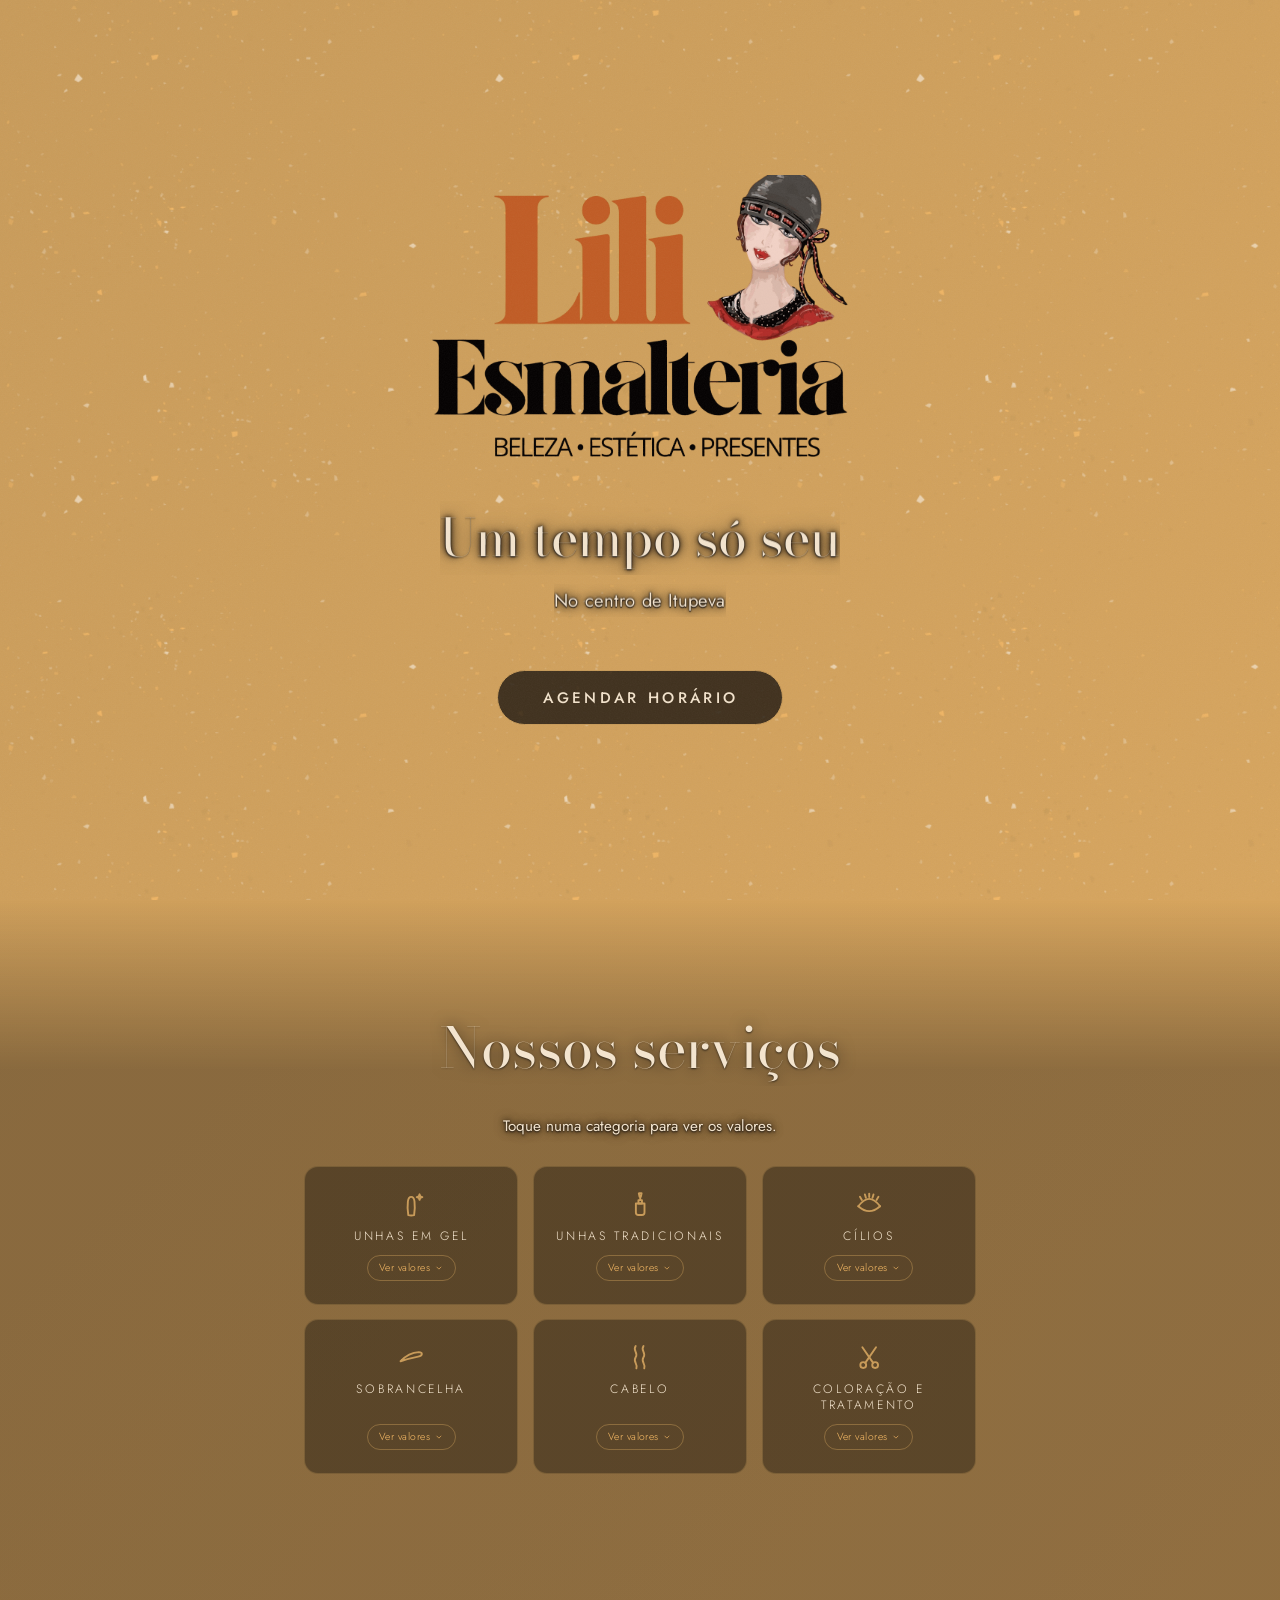
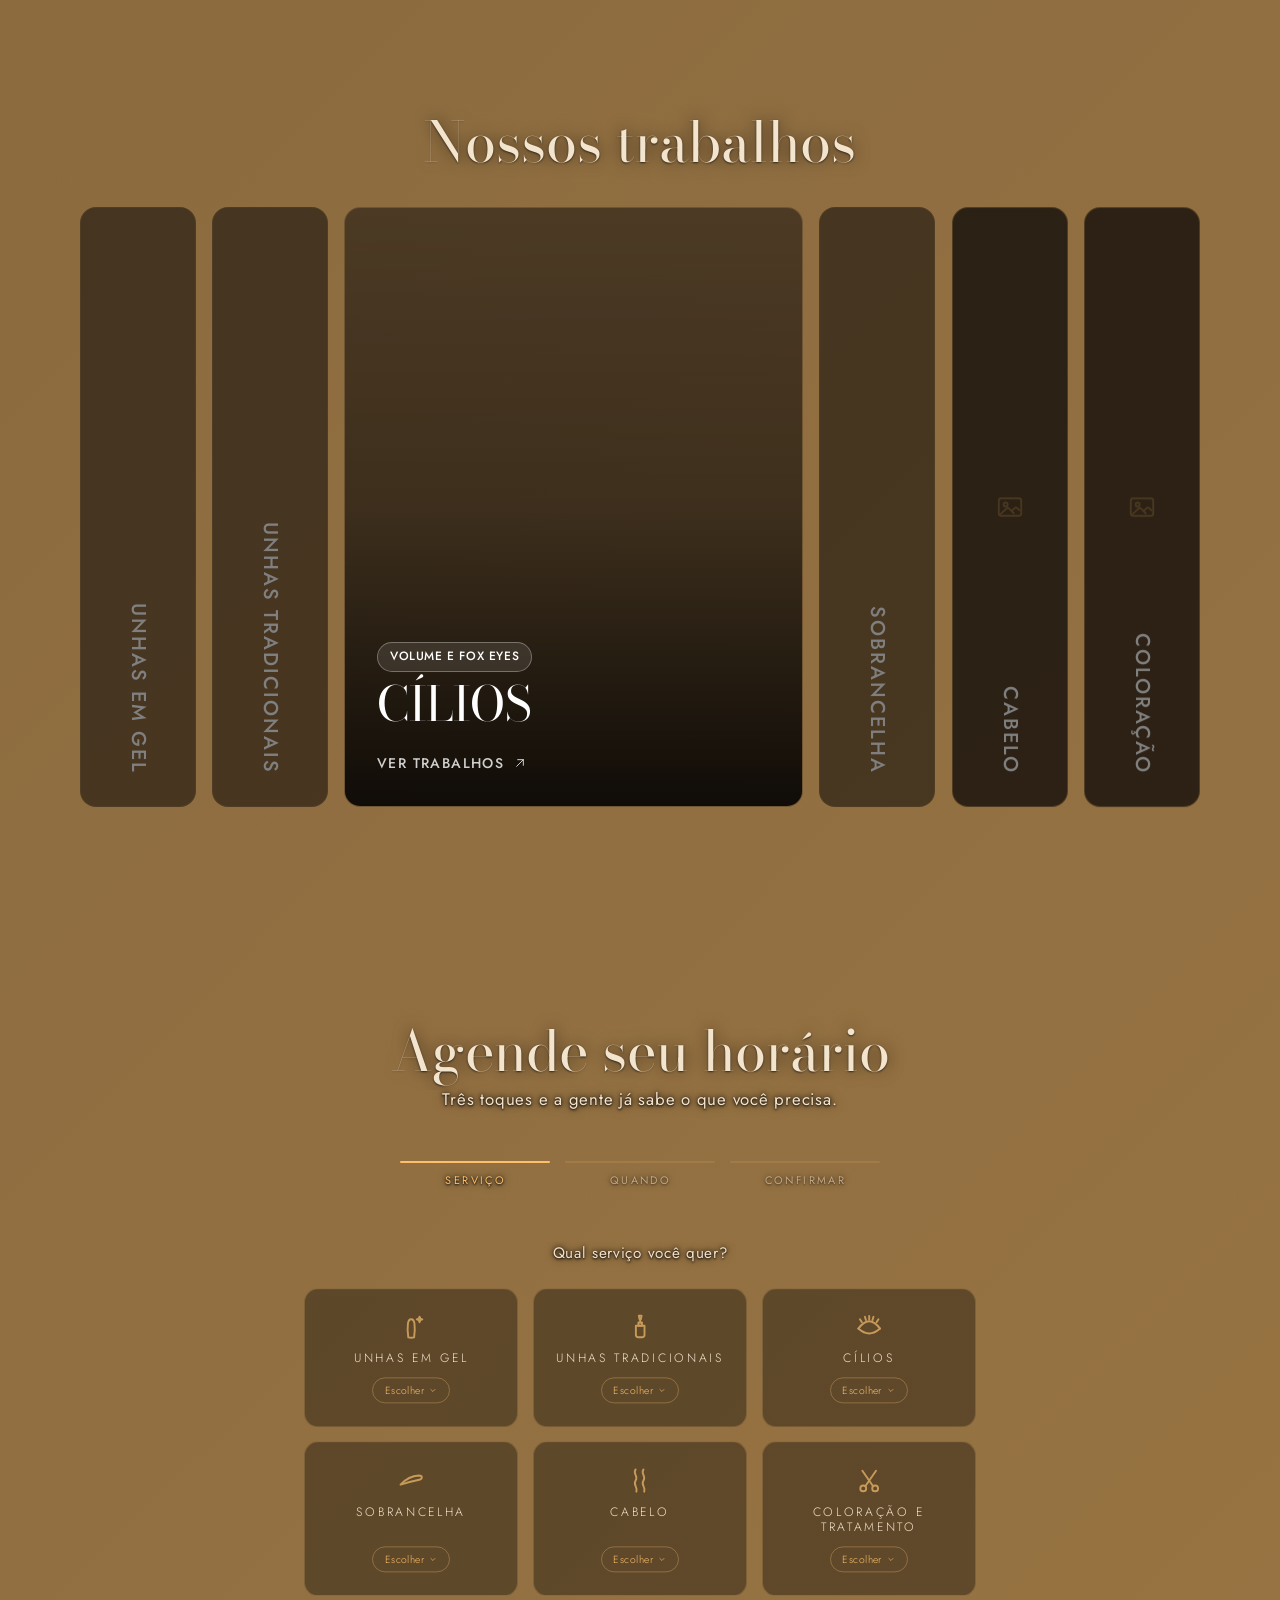
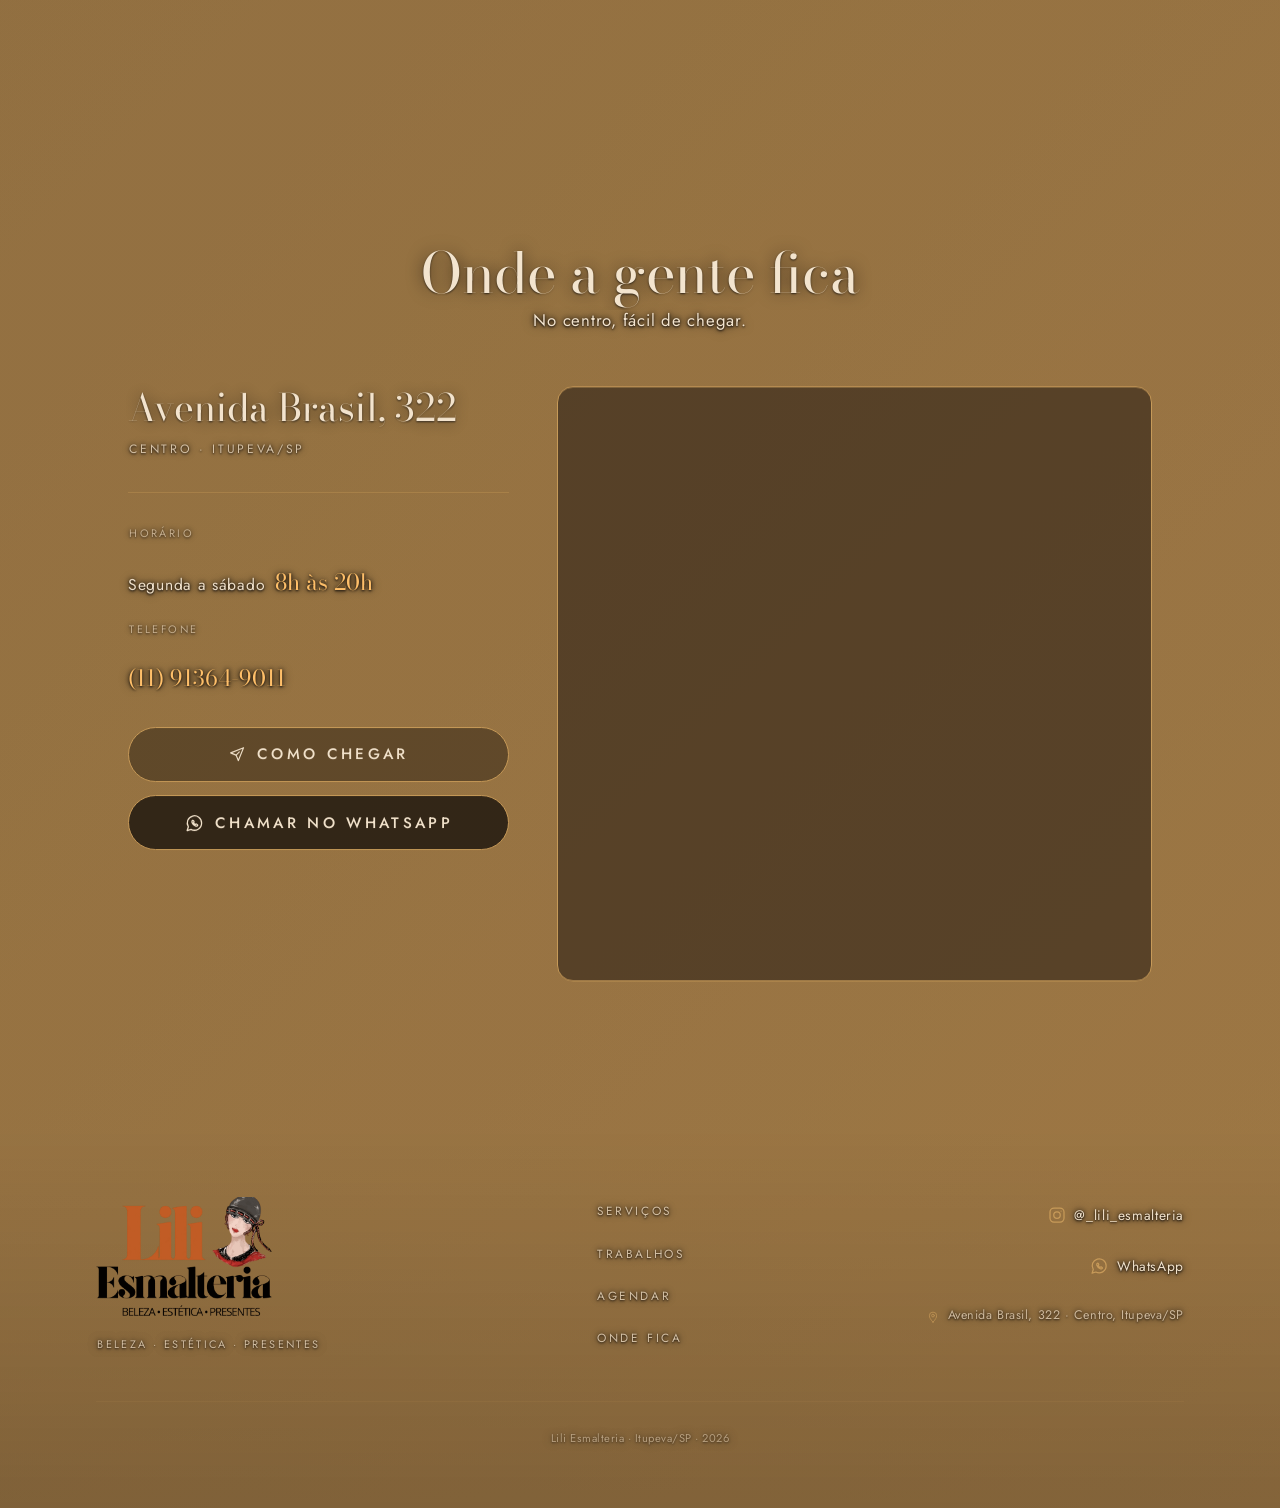
==== commit e1ea67cf: "Põe fotos na galeria, WhatsApp, telefone e prévia de compartilhamento - galeria: gel, tradicional, c" ====
--- a/index.html
+++ b/index.html
@@ -5,6 +5,17 @@
   <meta name="viewport" content="width=device-width, initial-scale=1">
   <title>Lili Esmalteria — Beleza e estética no centro de Itupeva</title>
   <meta name="description" content="Lili Esmalteria — beleza e estética no centro de Itupeva/SP. Um tempo só seu.">
+  <!-- prévia ao compartilhar o link (WhatsApp, Instagram, Facebook) -->
+  <meta property="og:type" content="website">
+  <meta property="og:site_name" content="Lili Esmalteria">
+  <meta property="og:title" content="Lili Esmalteria — Beleza e estética no centro de Itupeva">
+  <meta property="og:description" content="Unhas, cílios e sobrancelha no centro de Itupeva/SP. Agende pelo WhatsApp.">
+  <meta property="og:url" content="https://samuelhxx.github.io/Lili_esmalteria/">
+  <meta property="og:image" content="https://samuelhxx.github.io/Lili_esmalteria/assets/img/compartilhar.jpg">
+  <meta property="og:image:width" content="1200">
+  <meta property="og:image:height" content="630">
+  <meta property="og:locale" content="pt_BR">
+  <meta name="twitter:card" content="summary_large_image">
   <meta name="theme-color" content="#16110E">
 
   <!-- Marca o documento antes da primeira pintura: só com JS ativo os
@@ -159,8 +170,7 @@
       <div class="galeria__trilho">
         <article class="painel-foto entra-adiada" data-painel="01" tabindex="0" role="button" aria-pressed="false" aria-label="Unhas em Gel">
           <div class="painel-foto__midia">
-            <!-- FOTO: inserir o src aqui, ex.: src="assets/img/galeria-01.jpg". Enquanto não houver, o espaço reservado abaixo aparece. -->
-            <img class="painel-foto__img" alt="Alongamento em gel feito na Lili Esmalteria" loading="lazy" decoding="async" width="1200" height="1600">
+            <img class="painel-foto__img" src="assets/img/galeria-01.jpg" alt="Alongamento em gel feito na Lili Esmalteria" loading="lazy" decoding="async" width="1200" height="1600">
             <div class="painel-foto__vazio" aria-hidden="true"><svg class="galeria__moldura" viewBox="0 0 24 24" aria-hidden="true" focusable="false" fill="none" stroke="currentColor" stroke-width="1.5" stroke-linecap="round" stroke-linejoin="round"><rect x="3" y="5" width="18" height="14" rx="2"/><circle cx="8.5" cy="10" r="1.6"/><path d="m4.5 17.5 4.7-4.2a1.6 1.6 0 0 1 2.2.05L15 17"/><path d="m13.8 14.6 1.9-1.7a1.6 1.6 0 0 1 2.2.05l1.6 1.6"/></svg></div>
             <div class="painel-foto__veu" aria-hidden="true"></div>
           </div>
@@ -178,8 +188,7 @@
         </article>
         <article class="painel-foto entra-adiada" data-painel="02" tabindex="0" role="button" aria-pressed="false" aria-label="Unhas Tradicionais">
           <div class="painel-foto__midia">
-            <!-- FOTO: inserir o src aqui, ex.: src="assets/img/galeria-02.jpg". Enquanto não houver, o espaço reservado abaixo aparece. -->
-            <img class="painel-foto__img" alt="Esmaltação tradicional feita na Lili Esmalteria" loading="lazy" decoding="async" width="1200" height="1600">
+            <img class="painel-foto__img" src="assets/img/galeria-02.jpg" alt="Esmaltação tradicional feita na Lili Esmalteria" loading="lazy" decoding="async" width="1200" height="1600">
             <div class="painel-foto__vazio" aria-hidden="true"><svg class="galeria__moldura" viewBox="0 0 24 24" aria-hidden="true" focusable="false" fill="none" stroke="currentColor" stroke-width="1.5" stroke-linecap="round" stroke-linejoin="round"><rect x="3" y="5" width="18" height="14" rx="2"/><circle cx="8.5" cy="10" r="1.6"/><path d="m4.5 17.5 4.7-4.2a1.6 1.6 0 0 1 2.2.05L15 17"/><path d="m13.8 14.6 1.9-1.7a1.6 1.6 0 0 1 2.2.05l1.6 1.6"/></svg></div>
             <div class="painel-foto__veu" aria-hidden="true"></div>
           </div>
@@ -197,8 +206,7 @@
         </article>
         <article class="painel-foto entra-adiada" data-painel="03" tabindex="0" role="button" aria-pressed="true" aria-label="Cílios">
           <div class="painel-foto__midia">
-            <!-- FOTO: inserir o src aqui, ex.: src="assets/img/galeria-03.jpg". Enquanto não houver, o espaço reservado abaixo aparece. -->
-            <img class="painel-foto__img" alt="Extensão de cílios feita na Lili Esmalteria" loading="lazy" decoding="async" width="1200" height="1600">
+            <img class="painel-foto__img" src="assets/img/galeria-03.jpg" alt="Extensão de cílios feita na Lili Esmalteria" loading="lazy" decoding="async" width="1200" height="1600">
             <div class="painel-foto__vazio" aria-hidden="true"><svg class="galeria__moldura" viewBox="0 0 24 24" aria-hidden="true" focusable="false" fill="none" stroke="currentColor" stroke-width="1.5" stroke-linecap="round" stroke-linejoin="round"><rect x="3" y="5" width="18" height="14" rx="2"/><circle cx="8.5" cy="10" r="1.6"/><path d="m4.5 17.5 4.7-4.2a1.6 1.6 0 0 1 2.2.05L15 17"/><path d="m13.8 14.6 1.9-1.7a1.6 1.6 0 0 1 2.2.05l1.6 1.6"/></svg></div>
             <div class="painel-foto__veu" aria-hidden="true"></div>
           </div>
@@ -216,8 +224,7 @@
         </article>
         <article class="painel-foto entra-adiada" data-painel="04" tabindex="0" role="button" aria-pressed="false" aria-label="Sobrancelha">
           <div class="painel-foto__midia">
-            <!-- FOTO: inserir o src aqui, ex.: src="assets/img/galeria-04.jpg". Enquanto não houver, o espaço reservado abaixo aparece. -->
-            <img class="painel-foto__img" alt="Design de sobrancelha feito na Lili Esmalteria" loading="lazy" decoding="async" width="1200" height="1600">
+            <img class="painel-foto__img" src="assets/img/galeria-04.jpg" alt="Design de sobrancelha feito na Lili Esmalteria" loading="lazy" decoding="async" width="1200" height="1600">
             <div class="painel-foto__vazio" aria-hidden="true"><svg class="galeria__moldura" viewBox="0 0 24 24" aria-hidden="true" focusable="false" fill="none" stroke="currentColor" stroke-width="1.5" stroke-linecap="round" stroke-linejoin="round"><rect x="3" y="5" width="18" height="14" rx="2"/><circle cx="8.5" cy="10" r="1.6"/><path d="m4.5 17.5 4.7-4.2a1.6 1.6 0 0 1 2.2.05L15 17"/><path d="m13.8 14.6 1.9-1.7a1.6 1.6 0 0 1 2.2.05l1.6 1.6"/></svg></div>
             <div class="painel-foto__veu" aria-hidden="true"></div>
           </div>
@@ -235,7 +242,7 @@
         </article>
         <article class="painel-foto entra-adiada" data-painel="05" tabindex="0" role="button" aria-pressed="false" aria-label="Cabelo">
           <div class="painel-foto__midia">
-            <!-- FOTO: inserir o src aqui, ex.: src="assets/img/galeria-05.jpg". Enquanto não houver, o espaço reservado abaixo aparece. -->
+            <!-- FOTO: falta assets/img/galeria-05.jpg (1200x1600). Enquanto não houver, o espaço reservado abaixo aparece. -->
             <img class="painel-foto__img" alt="Escova e definição de cachos feitas na Lili Esmalteria" loading="lazy" decoding="async" width="1200" height="1600">
             <div class="painel-foto__vazio" aria-hidden="true"><svg class="galeria__moldura" viewBox="0 0 24 24" aria-hidden="true" focusable="false" fill="none" stroke="currentColor" stroke-width="1.5" stroke-linecap="round" stroke-linejoin="round"><rect x="3" y="5" width="18" height="14" rx="2"/><circle cx="8.5" cy="10" r="1.6"/><path d="m4.5 17.5 4.7-4.2a1.6 1.6 0 0 1 2.2.05L15 17"/><path d="m13.8 14.6 1.9-1.7a1.6 1.6 0 0 1 2.2.05l1.6 1.6"/></svg></div>
             <div class="painel-foto__veu" aria-hidden="true"></div>
@@ -254,7 +261,7 @@
         </article>
         <article class="painel-foto entra-adiada" data-painel="06" tabindex="0" role="button" aria-pressed="false" aria-label="Coloração">
           <div class="painel-foto__midia">
-            <!-- FOTO: inserir o src aqui, ex.: src="assets/img/galeria-06.jpg". Enquanto não houver, o espaço reservado abaixo aparece. -->
+            <!-- FOTO: falta assets/img/galeria-06.jpg (1200x1600). Enquanto não houver, o espaço reservado abaixo aparece. -->
             <img class="painel-foto__img" alt="Coloração e tratamento capilar feitos na Lili Esmalteria" loading="lazy" decoding="async" width="1200" height="1600">
             <div class="painel-foto__vazio" aria-hidden="true"><svg class="galeria__moldura" viewBox="0 0 24 24" aria-hidden="true" focusable="false" fill="none" stroke="currentColor" stroke-width="1.5" stroke-linecap="round" stroke-linejoin="round"><rect x="3" y="5" width="18" height="14" rx="2"/><circle cx="8.5" cy="10" r="1.6"/><path d="m4.5 17.5 4.7-4.2a1.6 1.6 0 0 1 2.2.05L15 17"/><path d="m13.8 14.6 1.9-1.7a1.6 1.6 0 0 1 2.2.05l1.6 1.6"/></svg></div>
             <div class="painel-foto__veu" aria-hidden="true"></div>
@@ -492,7 +499,7 @@
             </dd>
             <dt class="endereco__rotulo">Telefone</dt>
             <dd class="endereco__valor">
-              <a class="endereco__telefone" href="tel:+5511000000000">(11) XXXXX-XXXX</a>
+              <a class="endereco__telefone" href="tel:+5511913649011">(11) 91364-9011</a>
             </dd>
           </dl>
           <div class="endereco__botoes">
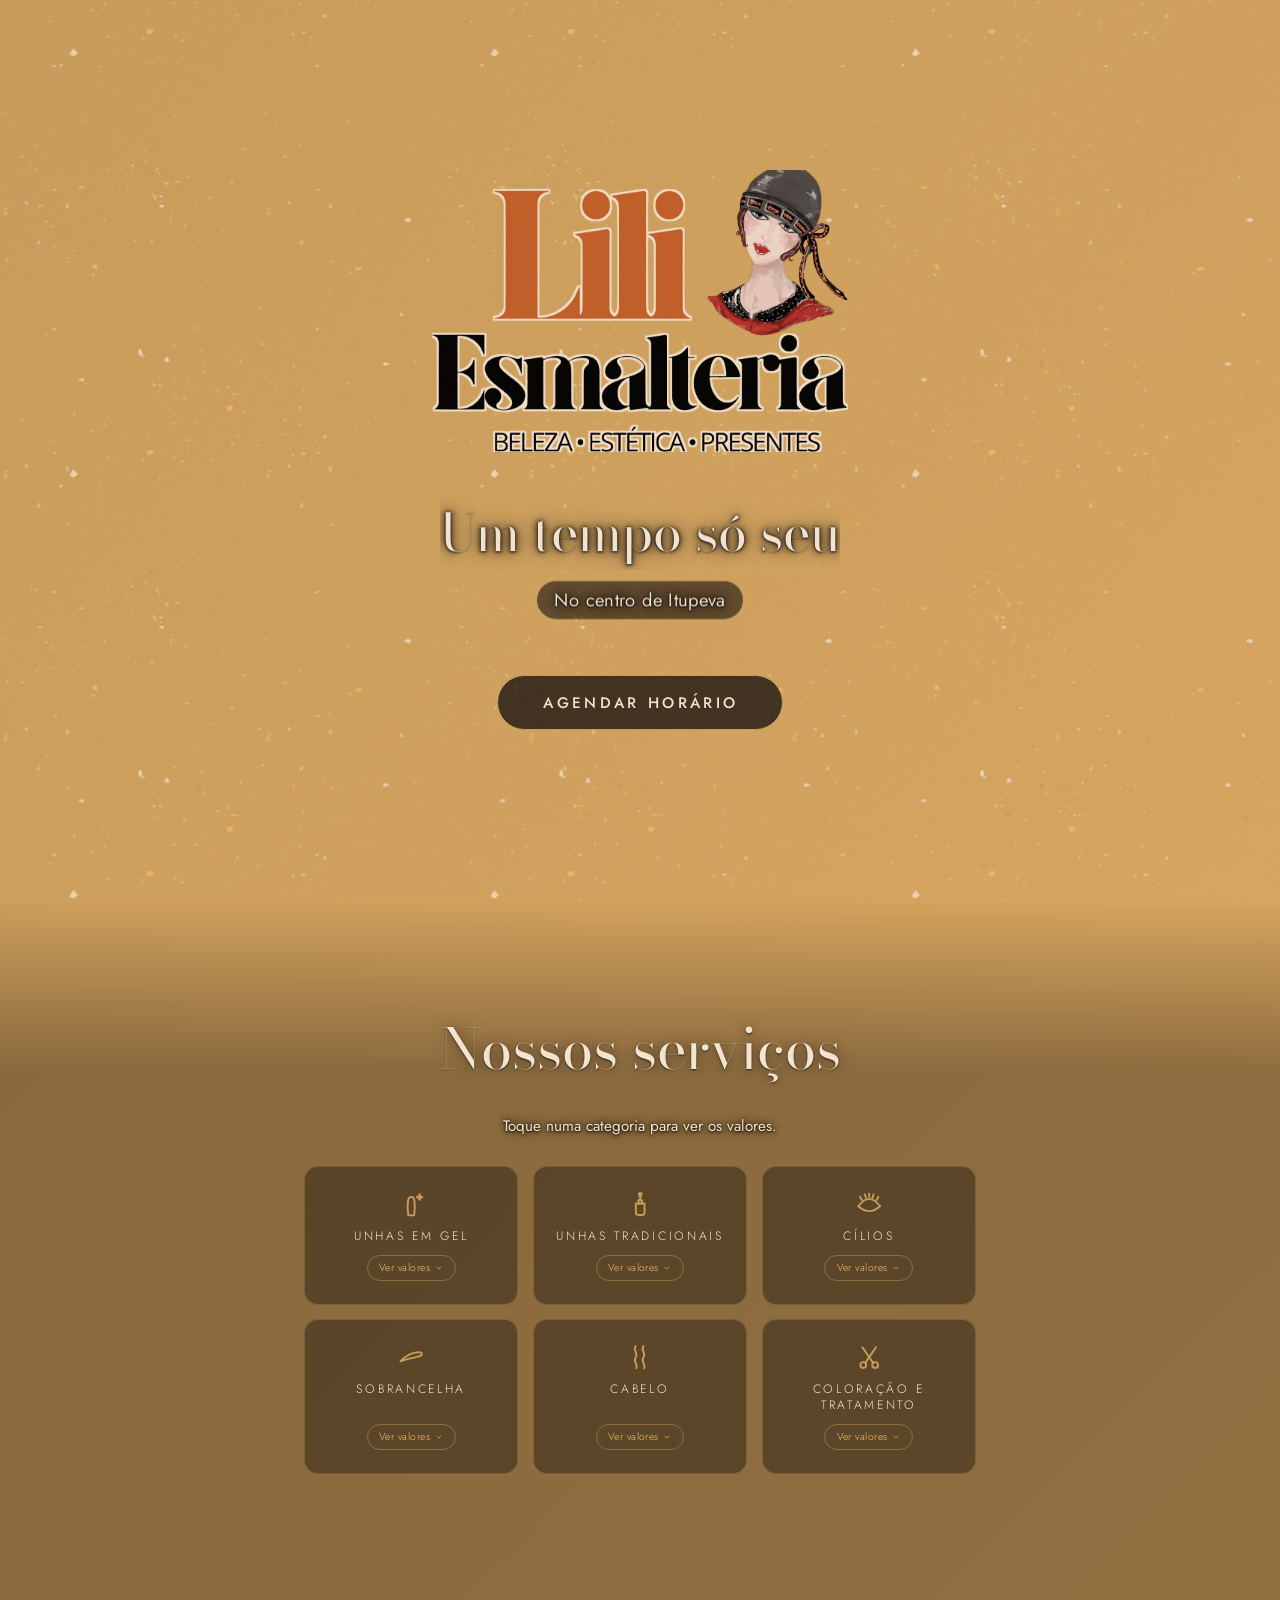
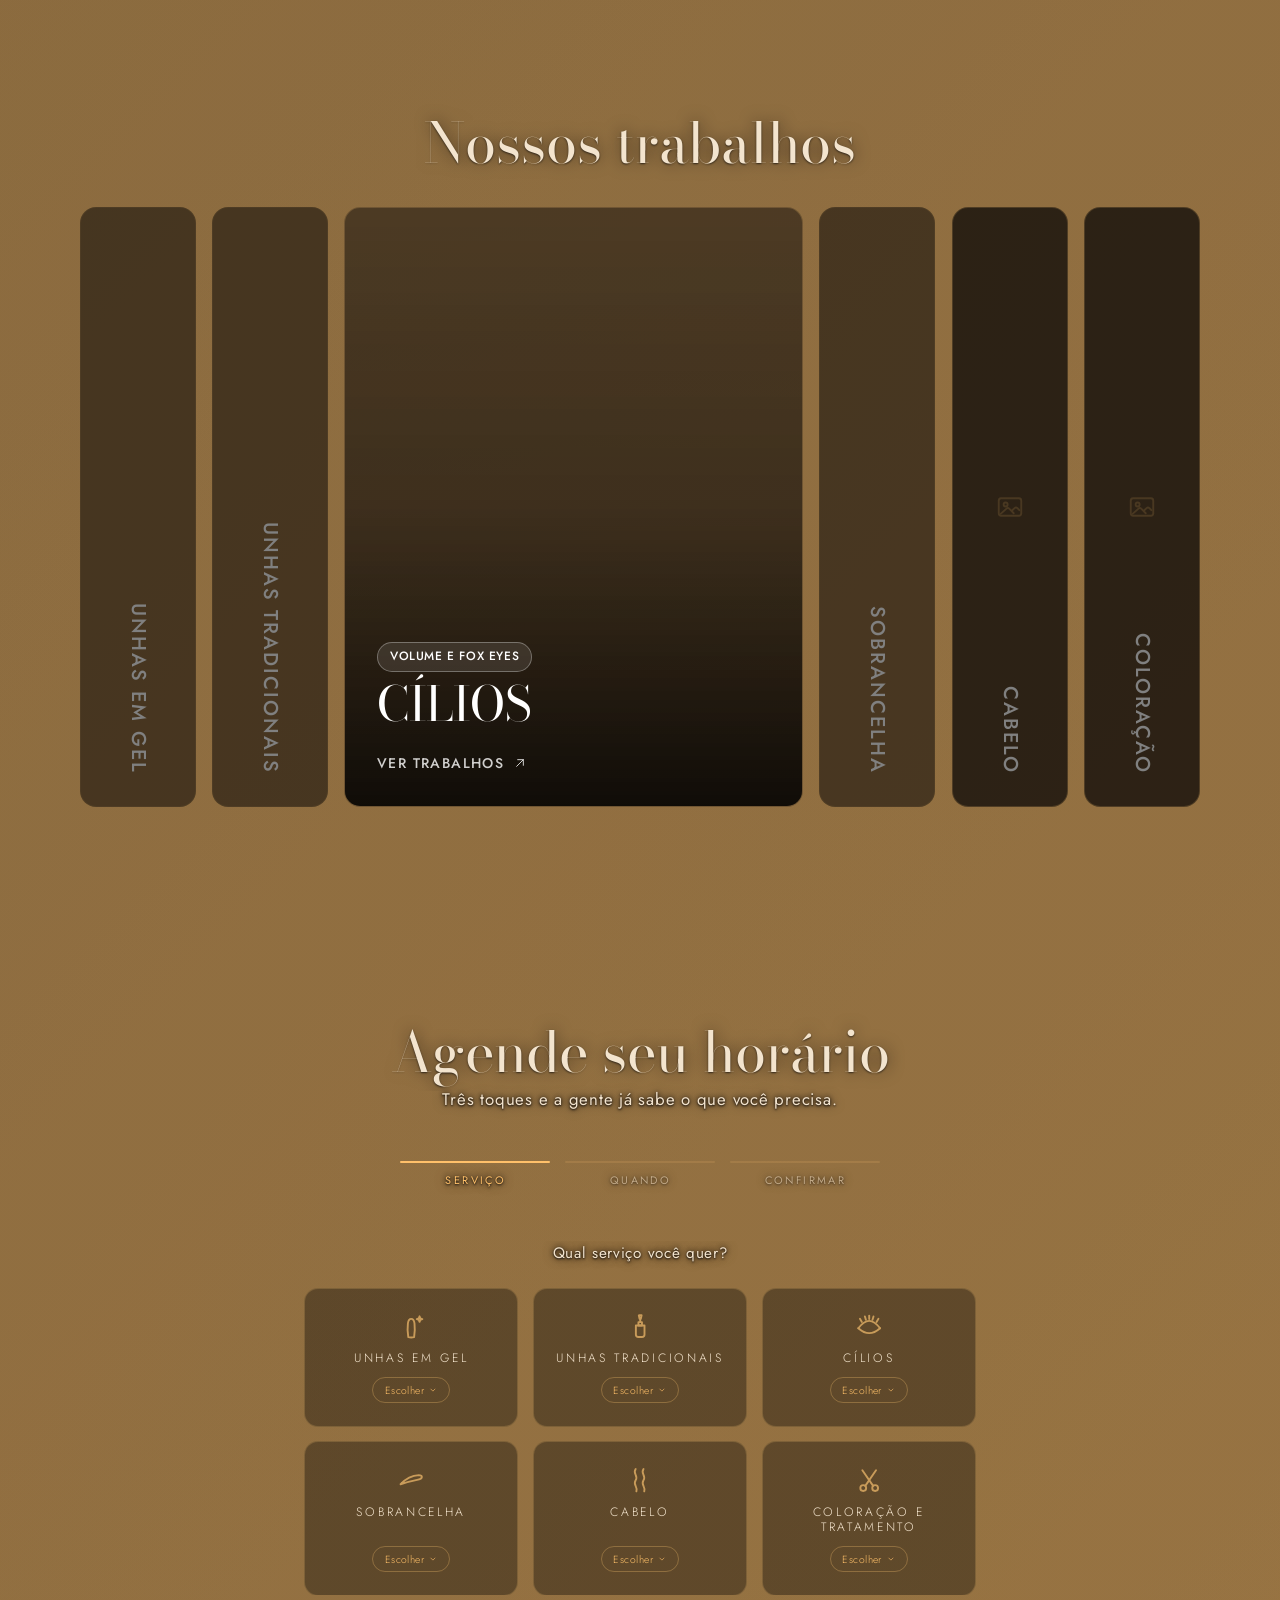
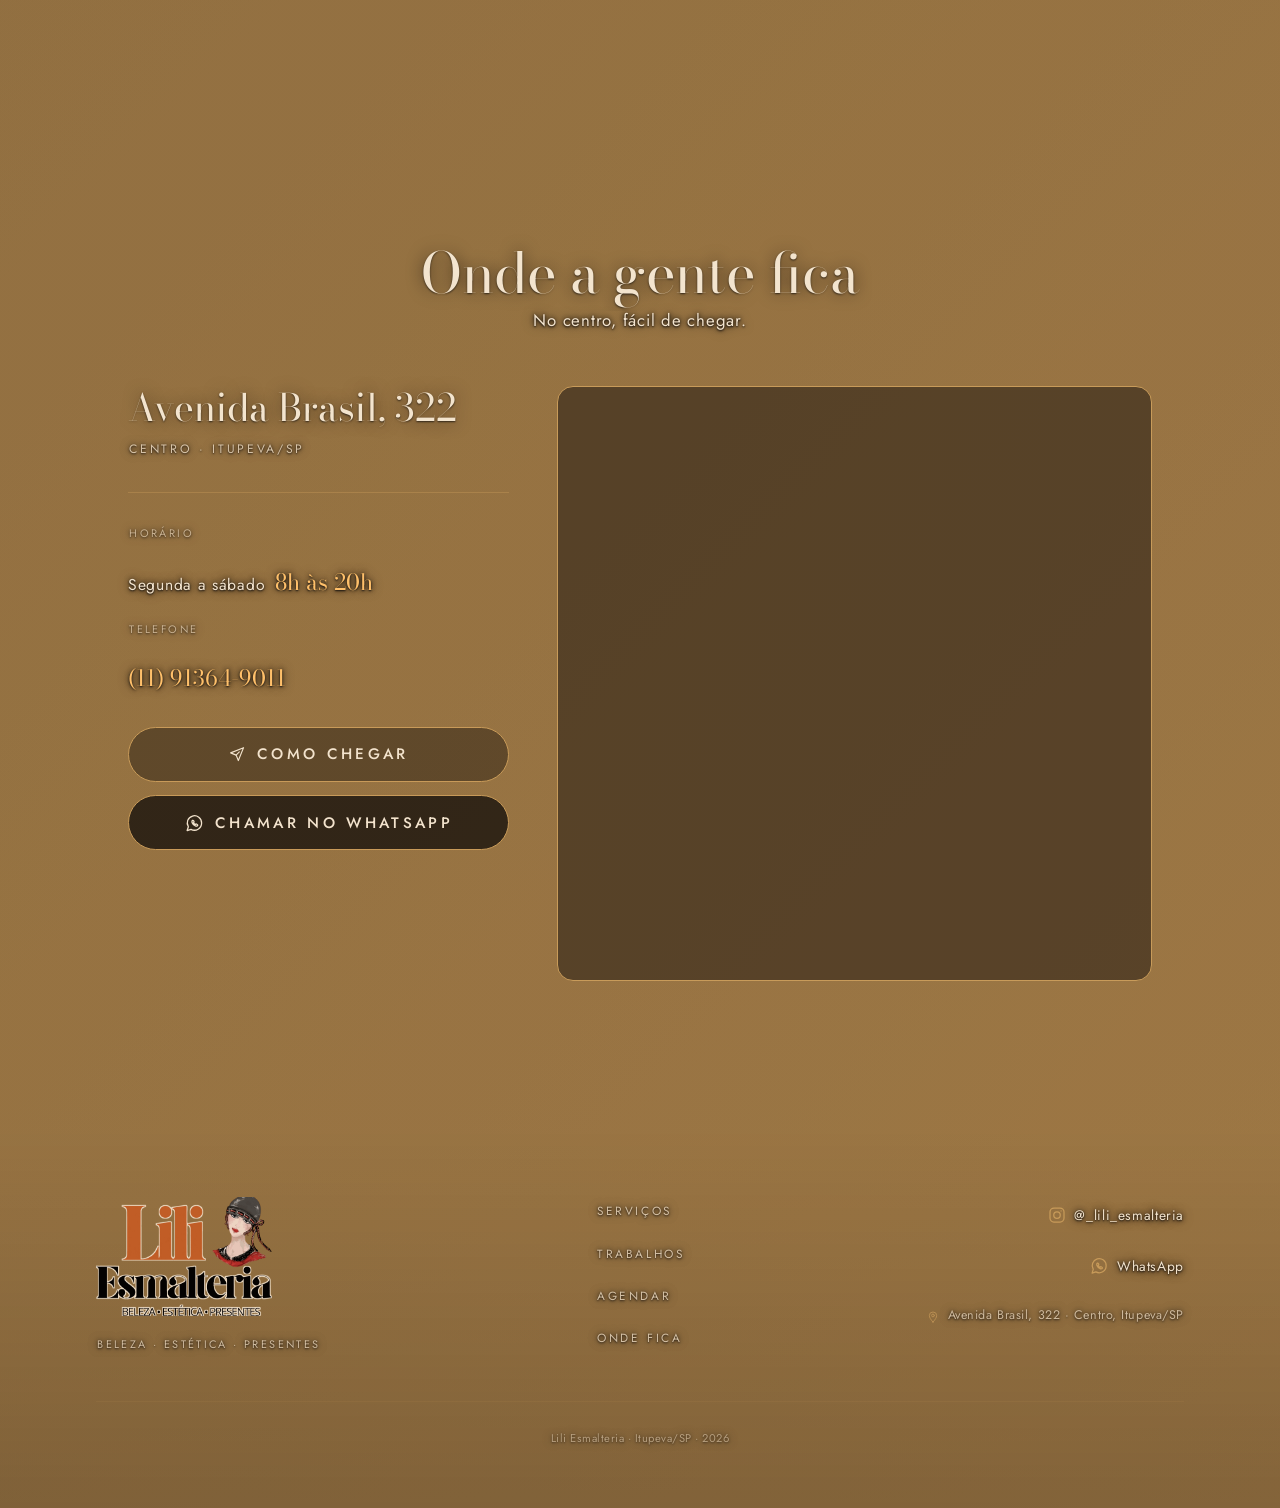
==== commit ecc16545: "Contorno creme na logo e fundo escuro atrás da linha de apoio - logo: contorno creme de 5px só nas l" ====
--- a/index.html
+++ b/index.html
@@ -41,7 +41,7 @@
     <h1 class="marca">
       <span class="mascara">
         <img class="marca__logo revela" data-revela="1"
-             src="assets/img/logo-lili.svg?v=1"
+             src="assets/img/logo-lili.svg?v=2"
              alt="Lili Esmalteria"
              width="1111" height="752">
       </span>
@@ -525,7 +525,7 @@
     <footer class="rodape">
       <div class="rodape__corpo">
         <div class="rodape__marca entra-adiada">
-          <img class="rodape__logo" src="assets/img/logo-lili.svg?v=1" alt="Lili Esmalteria" width="1111" height="752" loading="lazy" decoding="async">
+          <img class="rodape__logo" src="assets/img/logo-lili.svg?v=2" alt="Lili Esmalteria" width="1111" height="752" loading="lazy" decoding="async">
           <p class="rodape__lema">Beleza · Estética · Presentes</p>
         </div>
         <nav class="rodape__navegacao entra-adiada" aria-label="Seções do site">
--- a/assets/css/style.css
+++ b/assets/css/style.css
@@ -224,6 +224,18 @@
   color: var(--texto);
   text-shadow: var(--halo-leve);
   text-wrap: balance;
+}
+
+/* Fundo escuro só atrás da linha de apoio. Texto pequeno em creme não
+   alcança 4,5:1 só com sombra quando o degradê passa pelo pêssego (1,29:1).
+   Com o preto quente a 60% por trás, o pior caso vai a 5,35:1 (pêssego);
+   ouro 6,9:1, ferrugem 8,6:1, escuro 15:1. Fica dentro da .revela para
+   subir junto com o texto na abertura. */
+.frase__apoio .mascara > .revela {
+  display: inline-block;
+  padding: 0.28em 0.95em;
+  border-radius: 999px;
+  background: rgba(22, 17, 14, 0.6);
 }
 
 /* --- Botão --- */
